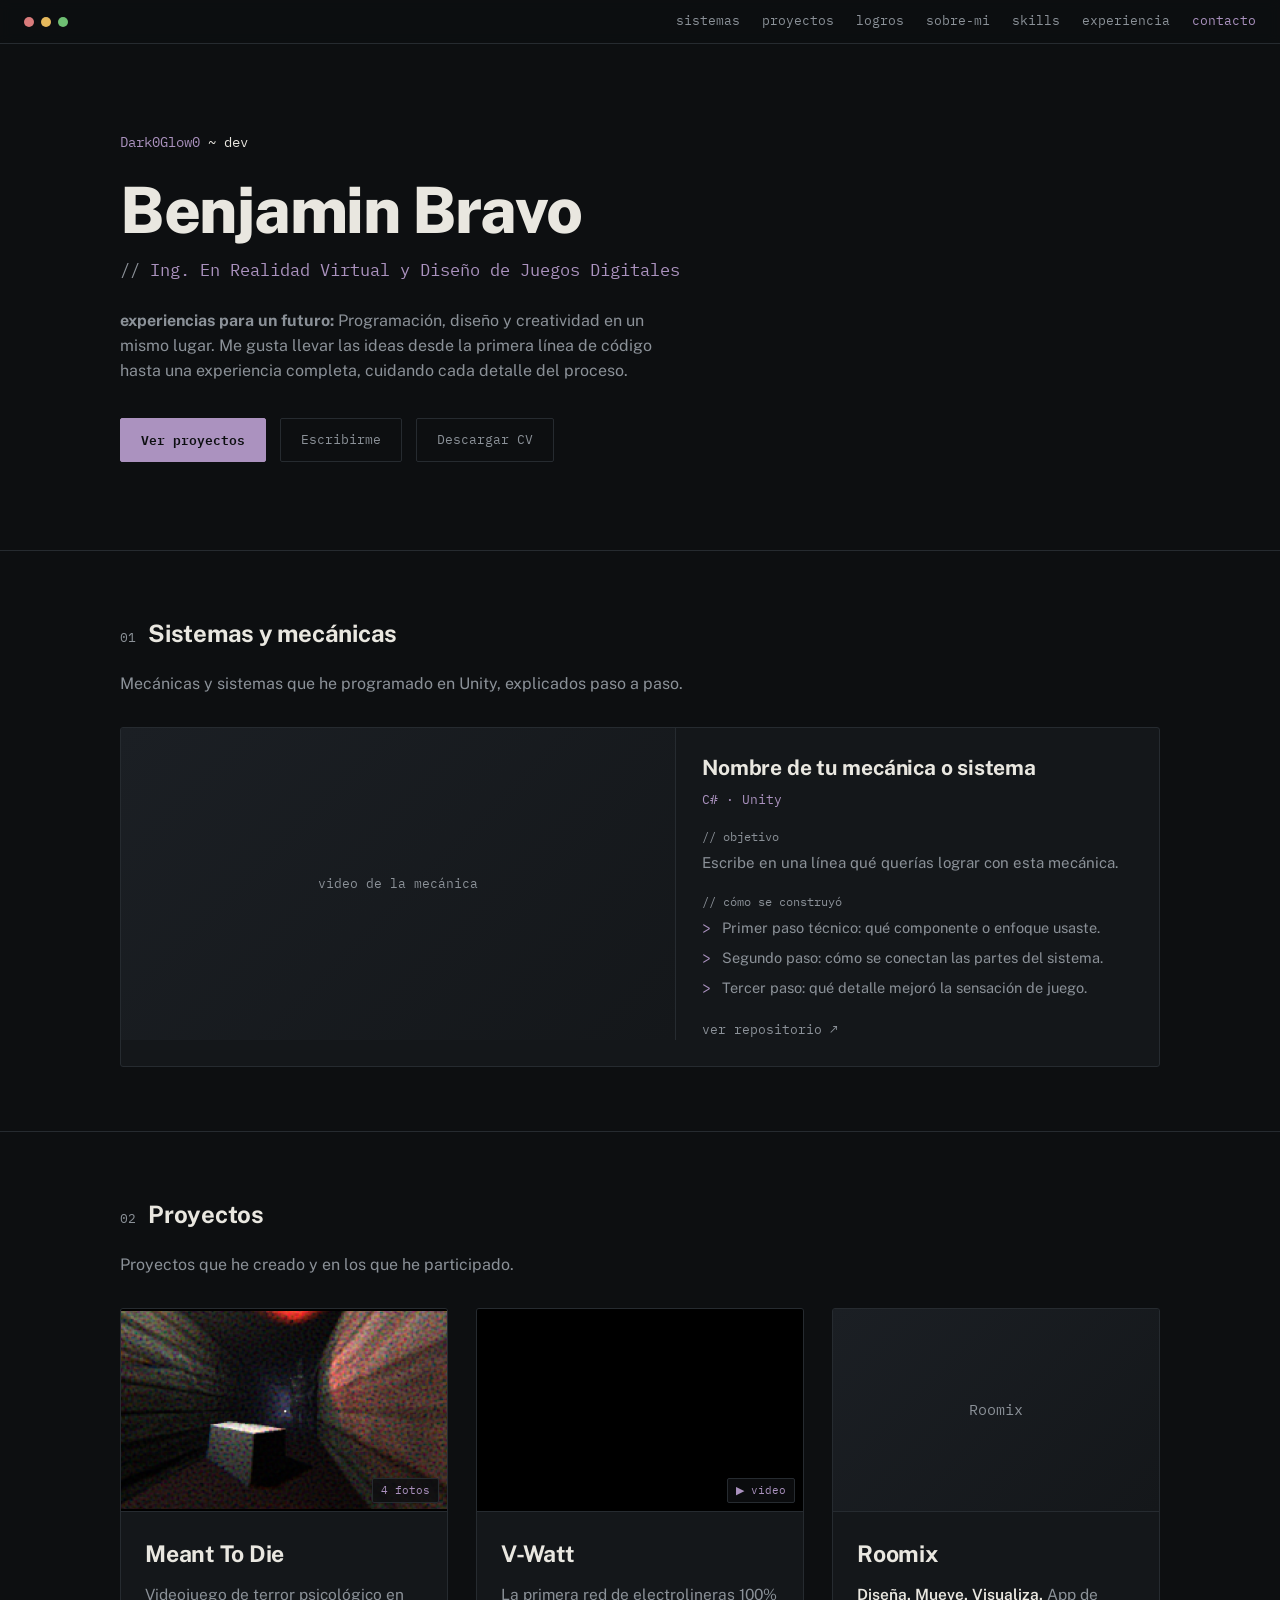
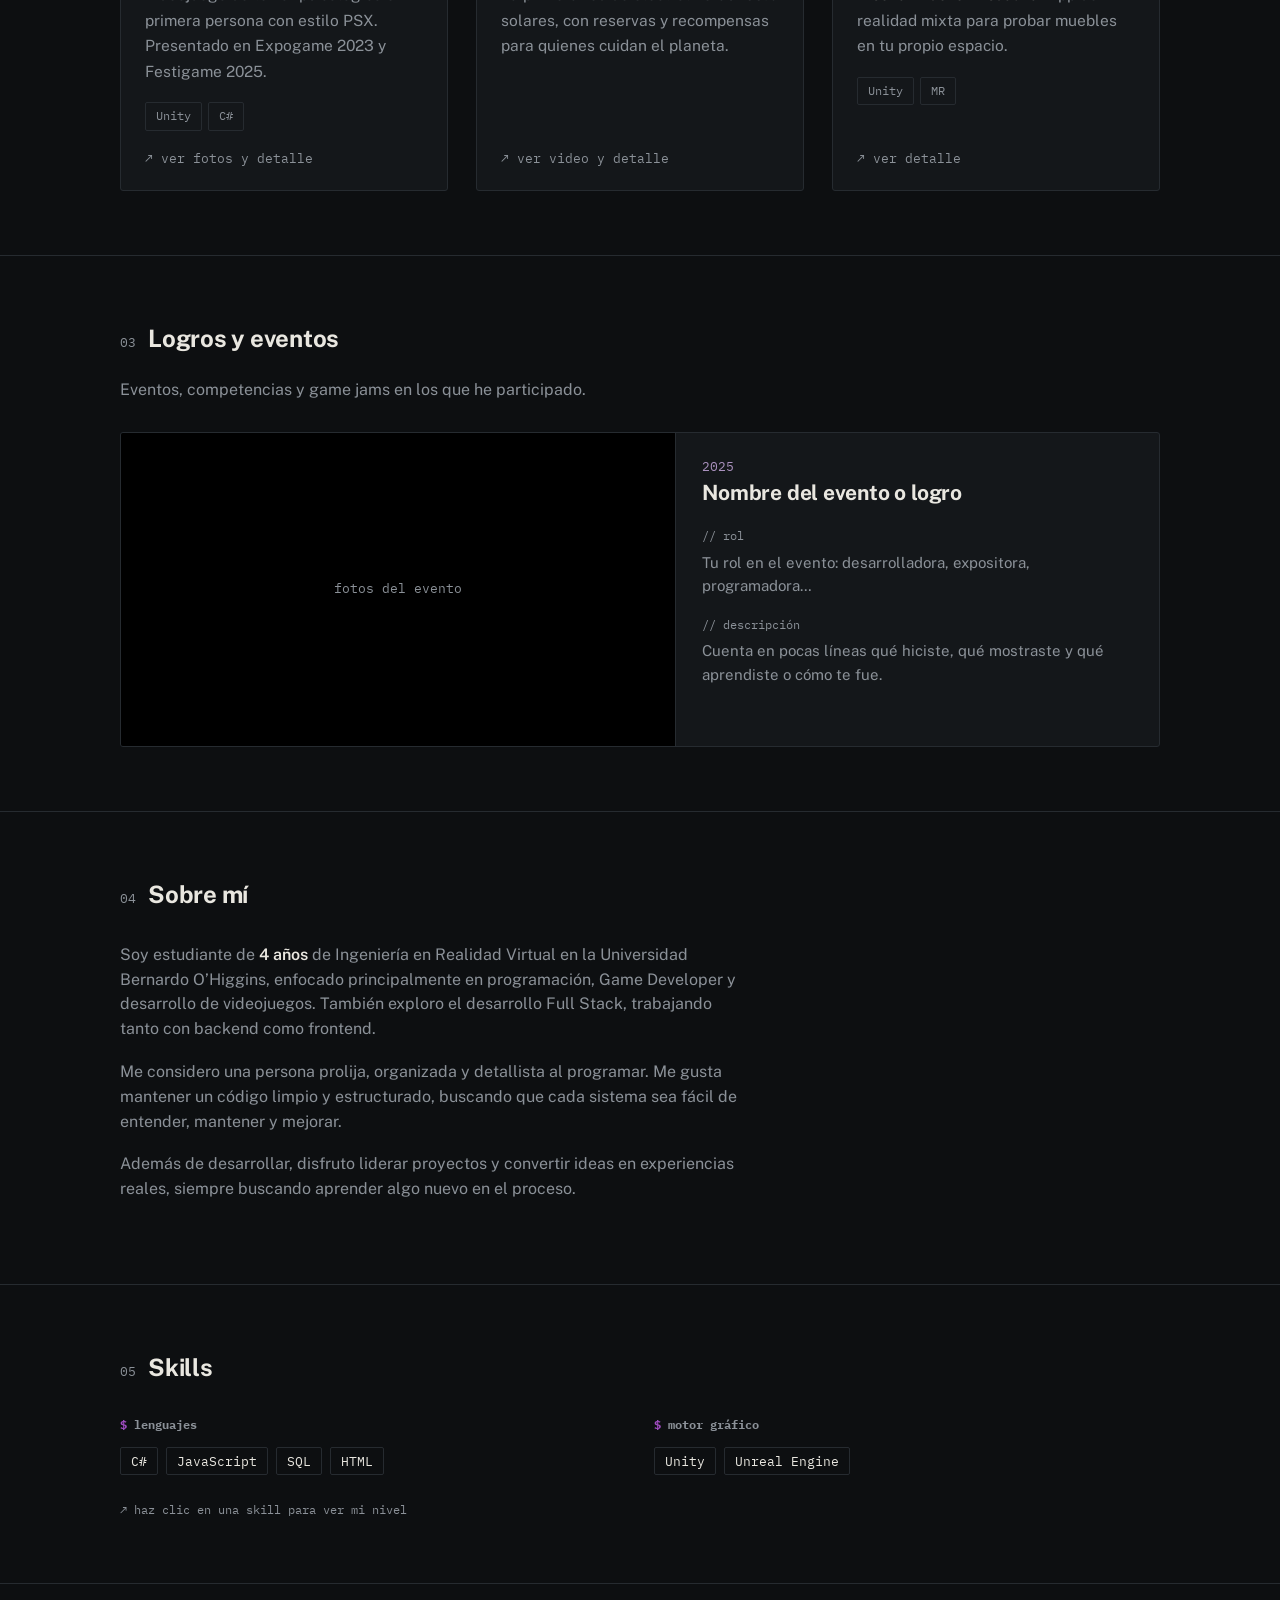
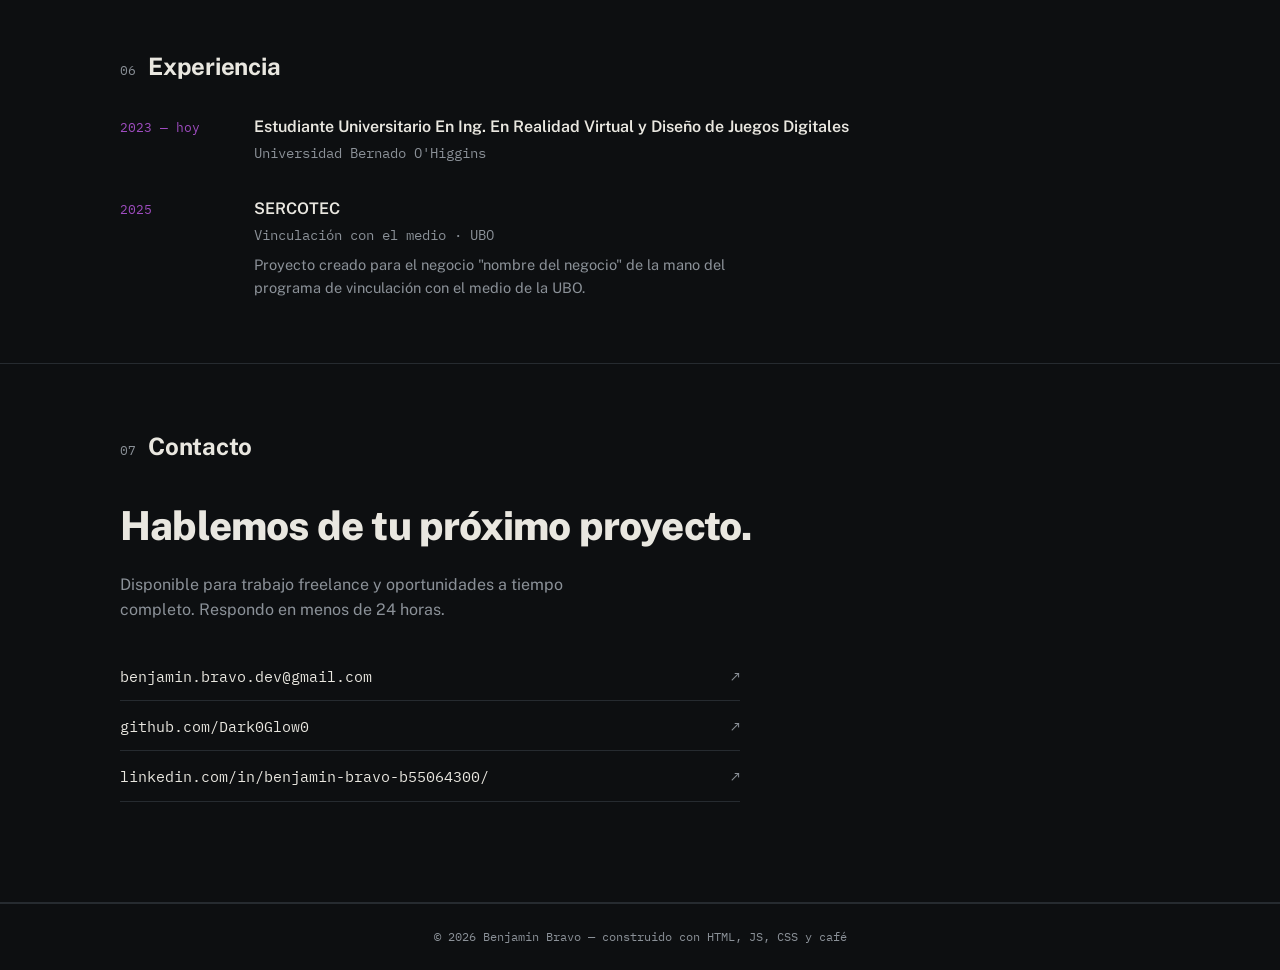
==== index.html @ 2ec01419 "Changes Pages Two new sections were created, minor details were improved, and an extra feature was a" ====
<!DOCTYPE html>
<html lang="es">
<head>
<meta charset="UTF-8">
<meta name="viewport" content="width=device-width, initial-scale=1.0">
<title>Benjamin Bravo — Desarrollador</title>
<link rel="stylesheet" href="style.css">
</head>
<body>

<div class="topbar">
  <div class="dots"><span></span><span></span><span></span></div>
  <nav>
    <a href="#sistemas">sistemas</a>
    <a href="#proyectos">proyectos</a>
    <a href="#logros">logros</a>
    <a href="#sobre-mi">sobre-mi</a>
    <a href="#skills">skills</a>
    <a href="#experiencia">experiencia</a>
    <a href="#contacto">contacto</a>
  </nav>
</div>

<!-- HERO -->
<section class="hero row" id="inicio">
  <div class="content">
    <div class="prompt-line"><span class="path">Dark0Glow0</span><span class="cmd"> ~ dev</span></div>
    <h1 class="name">Benjamin Bravo</h1>
    <p class="role">Ing. En Realidad Virtual y Diseño de Juegos Digitales</p>
    <p class="bio"><strong>experiencias para un futuro:</strong> Programación, diseño y creatividad en un mismo lugar. Me gusta llevar las ideas desde la primera línea de código hasta una experiencia completa, cuidando cada detalle del proceso.</p>
    <div class="cta-row">
      <a class="btn btn-primary" href="#proyectos">Ver proyectos</a>
      <a class="btn btn-ghost" href="#contacto">Escribirme</a>
      <a class="btn btn-ghost" href="Files/Cv/Benjamín Bravo (1).pdf" target="_blank">Descargar CV</a>
    </div>
  </div>
</section>

<!-- SISTEMAS Y MECANICAS -->
<section class="row" id="sistemas">
  <div class="content">
    <div class="section-head">
      <span class="section-num mono">01</span>
      <h2 class="section-title">Sistemas y mecánicas</h2>
    </div>
    <p class="sys-intro">Mecánicas y sistemas que he programado en Unity, explicados paso a paso.</p>

    <!-- PLANTILLA: para agregar otra mecánica, copia el bloque <article class="sys-card"> completo y pégalo debajo de este. -->
    <div class="sys-list">

      <article class="sys-card">
        <div class="sys-media" data-name="video de la mecánica">
          <video controls preload="metadata" playsinline>
            <source src="Files/Videos/sistema1.mp4#t=0.5" type="video/mp4" onerror="this.parentElement.remove()">
          </video>
        </div>
        <div class="sys-body">
          <h3 class="sys-title">Nombre de tu mecánica o sistema</h3>
          <p class="sys-stack">C# · Unity</p>
          <p class="sys-label">objetivo</p>
          <p class="sys-goal">Escribe en una línea qué querías lograr con esta mecánica.</p>
          <p class="sys-label">cómo se construyó</p>
          <ul class="sys-steps">
            <li>Primer paso técnico: qué componente o enfoque usaste.</li>
            <li>Segundo paso: cómo se conectan las partes del sistema.</li>
            <li>Tercer paso: qué detalle mejoró la sensación de juego.</li>
          </ul>
          <a class="sys-link" href="#" target="_blank">ver repositorio ↗</a>
        </div>
      </article>

    </div>
  </div>
</section>

<!-- PROYECTOS -->
<section class="row" id="proyectos">
  <div class="content">
    <div class="section-head">
      <span class="section-num mono">02</span>
      <h2 class="section-title">Proyectos</h2>
    </div>
    <p class="sys-intro">Proyectos que he creado y en los que he participado.</p>

    <div class="project-grid">

      <article class="project-card" tabindex="0" role="button" aria-label="Ver proyecto Meant To Die" onclick="openModal('modal-ruteo')">
        <div class="card-cover">
          <img src="Files/Imagenes/MTD_1.png" alt="Meant To Die">
          <span class="card-badge">4 fotos</span>
        </div>
        <div class="card-body">
          <h3 class="card-title">Meant To Die</h3>
          <!-- RESUMEN de la tarjeta (texto corto). El texto largo está dentro del modal más abajo. -->
          <p class="card-desc">Videojuego de terror psicológico en primera persona con estilo PSX. Presentado en Expogame 2023 y Festigame 2025.</p>
          <div class="project-tags"><span class="tag">Unity</span><span class="tag">C#</span></div>
          <p class="project-open-hint">ver fotos y detalle</p>
        </div>
      </article>

      <article class="project-card" tabindex="0" role="button" aria-label="Ver proyecto V-Watt" onclick="openModal('modal-notas')">
        <div class="card-cover">
          <video muted playsinline preload="metadata" src="Files/Videos/Gasolinera_Final.mp4#t=0.5"></video>
          <span class="card-badge">▶ video</span>
        </div>
        <div class="card-body">
          <h3 class="card-title">V-Watt</h3>
          <!-- RESUMEN de la tarjeta (texto corto). El texto largo está dentro del modal más abajo. -->
          <p class="card-desc">La primera red de electrolineras 100% solares, con reservas y recompensas para quienes cuidan el planeta.</p>
          <p class="project-open-hint">ver video y detalle</p>
        </div>
      </article>

      <article class="project-card" tabindex="0" role="button" aria-label="Ver proyecto Roomix" onclick="openModal('modal-panel')">
        <div class="card-cover card-cover--empty" data-name="Roomix">
          <img src="Files/Imagenes/Roomix_1.png" alt="Roomix" onerror="this.remove()">
        </div>
        <div class="card-body">
          <h3 class="card-title">Roomix</h3>
          <!-- RESUMEN de la tarjeta (texto corto). El texto largo está dentro del modal más abajo. -->
          <p class="card-desc"><strong>Diseña. Mueve. Visualiza.</strong> App de realidad mixta para probar muebles en tu propio espacio.</p>
          <div class="project-tags"><span class="tag">Unity</span><span class="tag">MR</span></div>
          <p class="project-open-hint">ver detalle</p>
        </div>
      </article>

      <!-- PLANTILLA DE PROYECTO NUEVO (tarjeta): copia, pega debajo y cambia los textos.
          El número de openModal debe coincidir con el id de su modal (ver más abajo).
      <article class="project-card" tabindex="0" role="button" aria-label="Ver proyecto NOMBRE" onclick="openModal('modal-nuevo')">
        <div class="card-cover">
          <img src="Files/Imagenes/NOMBRE_1.png" alt="NOMBRE">
          <span class="card-badge">4 fotos</span>
        </div>
        <div class="card-body">
          <h3 class="card-title">NOMBRE</h3>
          <p class="card-desc">Resumen corto del proyecto (1 o 2 líneas). El texto largo va en el modal.</p>
          <div class="project-tags"><span class="tag">Unity</span><span class="tag">C#</span></div>
          <p class="project-open-hint">ver fotos y detalle</p>
        </div>
      </article>
      -->

    </div>
  </div>
</section>

<!-- LOGROS Y EVENTOS -->
<section class="row" id="logros">
  <div class="content">
    <div class="section-head">
      <span class="section-num mono">03</span>
      <h2 class="section-title">Logros y eventos</h2>
    </div>
    <p class="sys-intro">Eventos, competencias y game jams en los que he participado.</p>

    <div class="sys-list">

      <article class="sys-card ach-card">
        <div class="sys-media ach-media" data-name="fotos del evento">
          <img src="Files/Imagenes/logro1_1.jpg" alt="Foto del evento 1" onerror="this.remove()">
          <img src="Files/Imagenes/logro1_2.jpg" alt="Foto del evento 2" onerror="this.remove()">
        </div>
        <div class="sys-body">
          <p class="sys-stack">2025</p>
          <h3 class="sys-title">Nombre del evento o logro</h3>
          <p class="sys-label">rol</p>
          <p class="sys-goal">Tu rol en el evento: desarrolladora, expositora, programadora…</p>
          <p class="sys-label">descripción</p>
          <p class="sys-goal">Cuenta en pocas líneas qué hiciste, qué mostraste y qué aprendiste o cómo te fue.</p>
        </div>
      </article>

    </div>
  </div>
</section>


<!-- SOBRE MI -->
<section class="row" id="sobre-mi">
  <div class="content">
    <div class="section-head">
      <span class="section-num mono">04</span>
      <h2 class="section-title">Sobre mí</h2>
    </div>
    <p class="about-text">Soy estudiante de <strong>4 años</strong> de Ingeniería en Realidad Virtual en la Universidad Bernardo O’Higgins, enfocado principalmente en programación, Game Developer y desarrollo de videojuegos. También exploro el desarrollo Full Stack, trabajando tanto con backend como frontend.</p>
    <p class="about-text">Me considero una persona prolija, organizada y detallista al programar. Me gusta mantener un código limpio y estructurado, buscando que cada sistema sea fácil de entender, mantener y mejorar.</p>
    <p class="about-text">Además de desarrollar, disfruto liderar proyectos y convertir ideas en experiencias reales, siempre buscando aprender algo nuevo en el proceso.</p>
  </div>
</section>

<!-- SKILLS -->
<section class="row" id="skills">
  <div class="content">
    <div class="section-head">
      <span class="section-num mono">05</span>
      <h2 class="section-title">Skills</h2>
    </div>
    <div class="skill-groups">
      <div class="skill-group">
        <h3>lenguajes</h3>
        <div class="skill-tags">
          <button class="tag skill-btn" data-level="85">C#</button>
          <button class="tag skill-btn" data-level="65">JavaScript</button>
          <button class="tag skill-btn" data-level="60">SQL</button>
          <button class="tag skill-btn" data-level="75">HTML</button>
        </div>
        <div class="skill-meter" aria-live="polite"></div>
      </div>
      <div class="skill-group">
        <h3>Motor Gráfico</h3>
        <div class="skill-tags">
          <button class="tag skill-btn" data-level="85">Unity</button>
          <button class="tag skill-btn" data-level="50">Unreal Engine</button>
        </div>
        <div class="skill-meter" aria-live="polite"></div>
      </div>
    </div>
    <p class="skill-hint">↗ haz clic en una skill para ver mi nivel</p>
  </div>
</section>

<!-- MODALES DE PROYECTO -->
<div class="modal-overlay" id="modal-ruteo" onclick="closeOnBackdrop(event, 'modal-ruteo')">
  <div class="modal-box">
    <div class="modal-head">
      <span class="fname">Meant To Die</span>
      <button class="modal-close" onclick="closeModal('modal-ruteo')">cerrar ✕</button>
    </div>
    <div class="modal-body">
      <div class="gallery">
        <div class="gallery-stage">
          <button class="g-arrow g-prev" type="button" aria-label="Anterior">‹</button>
          <button class="g-arrow g-next" type="button" aria-label="Siguiente">›</button>
          <span class="g-count"></span>
        </div>
        <div class="gallery-thumbs">
          <button class="g-thumb" type="button" data-type="image" data-src="Files/Imagenes/MTD_1.png" data-alt="Meant To Die, captura 1"><img src="Files/Imagenes/MTD_1.png" alt=""></button>
          <button class="g-thumb" type="button" data-type="image" data-src="Files/Imagenes/MTD_2.png" data-alt="Meant To Die, captura 2"><img src="Files/Imagenes/MTD_2.png" alt=""></button>
          <button class="g-thumb" type="button" data-type="image" data-src="Files/Imagenes/MTD_3.png" data-alt="Meant To Die, captura 3"><img src="Files/Imagenes/MTD_3.png" alt=""></button>
          <button class="g-thumb" type="button" data-type="image" data-src="Files/Imagenes/MTD_4.png" data-alt="Meant To Die, captura 4"><img src="Files/Imagenes/MTD_4.png" alt=""></button>
        </div>
      </div>
      <p class="modal-desc">Meant To Die es un juego de <strong>terror psicologico y suspenso en primera persona</strong>, que buscan una Experiencia que les genére inmersión total a través del estilo PSX, la falta de interfaz y mecánicas centradas en Mantener la cordura para no morir y evitar alucinaciones, deberas sobrevivir a los demonios internos del protagonista debido a sus brotes mientras sus propias acciones pueden llevarlo a la muerte.</p>
      <p class="modal-desc">Meant To Die Fue presentado en <strong>Expogame 2023</strong> y <strong>Festigame 2025</strong>.</p>
      <div class="modal-tags">
        <span class="tag">Unity</span><span class="tag">C#</span>
      </div>
      <div class="modal-links">
        <a href="https://www.instagram.com/psychorrorgames/" target="_blank">ver instagram ↗</a>
      </div>
    </div>
  </div>
</div>

<div class="modal-overlay" id="modal-notas" onclick="closeOnBackdrop(event, 'modal-notas')">
  <div class="modal-box">
    <div class="modal-head">
      <span class="fname">V-Watt</span>
      <button class="modal-close" onclick="closeModal('modal-notas')">cerrar ✕</button>
    </div>
    <div class="modal-body">
      <div class="gallery">
        <div class="gallery-stage">
          <button class="g-arrow g-prev" type="button" aria-label="Anterior">‹</button>
          <button class="g-arrow g-next" type="button" aria-label="Siguiente">›</button>
          <span class="g-count"></span>
        </div>
        <div class="gallery-thumbs">
          <button class="g-thumb" type="button" data-type="video" data-src="Files/Videos/Gasolinera_Final.mp4"><video muted preload="metadata" src="Files/Videos/Gasolinera_Final.mp4#t=0.5"></video><span class="g-play">▶</span></button>
        </div>
      </div>
      <p class="modal-desc"><strong>próxima estación hacia la próxima generación</strong>.</p>
      <p class="modal-desc"><strong>¡Es hora de conducir diferente!</strong></p>
      <p class="modal-desc">En V-Watt, estamos construyendo el futuro sostenible, un cargador a la vez. Somos la primera red de electrolineras 100% solares, diseñadas para liberar a los conductores de las energías contaminantes y los gases de efecto invernadero.</p>
      <p class="modal-desc">Nuestro compromiso es doble: Energía Limpia, Impulsamos tu auto eléctrico directamente con la energía del sol, reduciendo drásticamente la huella de carbono de cada viaje. Incentivos Verdes, Hemos creado un sistema de reservas y recompensas para premiar tu elección de cuidar el planeta, invitándote a formar parte activa de la solución. Dejemos atrás la gasolina.</p>
      <p class="modal-desc">Abracemos la energía ilimitada y limpia. ¡Únete a V-Watt y recarga tu vehículo mientras impulsamos juntos un planeta más verde!</p>
      <div class="modal-links">
        <a href="https://canva.link/xlicubz83bnzgkk" target="_blank">ver presentación ↗</a>
      </div>
    </div>
  </div>
</div>

<div class="modal-overlay" id="modal-panel" onclick="closeOnBackdrop(event, 'modal-panel')">
  <div class="modal-box">
    <div class="modal-head">
      <span class="fname">Roomix</span>
      <button class="modal-close" onclick="closeModal('modal-panel')">cerrar ✕</button>
    </div>
    <div class="modal-body">
      <p class="modal-desc">ROOMIX es una <strong>aplicación de realidad mixta</strong> en desarrollo orientada a permitir que las personas visualicen, coloquen y muevan muebles dentro de su propio espacio para experimentar cómo se verían antes de tomar una decisión.</p>
      <div class="modal-tags">
        <span class="tag">Unity</span><span class="tag">MR</span>
      </div>
      <div class="modal-links">
        <a href="https://canva.link/ok3jjlzo2n136rm" target="_blank">ver presentación ↗</a>
      </div>
    </div>
  </div>
</div>

<!-- EXPERIENCIA -->
<section class="row" id="experiencia">
  <div class="content">
    <div class="section-head">
      <span class="section-num mono">06</span>
      <h2 class="section-title">Experiencia</h2>
    </div>

    <div class="timeline-item">
      <div class="tl-date mono">2023 — hoy</div>
      <div class="tl-body">
        <h4>Estudiante Universitario En Ing. En Realidad Virtual y Diseño de Juegos Digitales</h4>
        <div class="tl-org">Universidad Bernado O'Higgins</div>
      </div>
    </div>

    <div class="timeline-item">
      <div class="tl-date mono">2025</div>
      <div class="tl-body">
        <h4>SERCOTEC</h4>
        <div class="tl-org">Vinculación con el medio · UBO</div>
        <p>Proyecto creado para el negocio "nombre del negocio" de la mano del programa de vinculación con el medio de la UBO.</p>
      </div>
    </div>
  </div> 

</section>

<!-- CONTACTO -->
<section class="contact row" id="contacto">
  <div class="content">
    <div class="section-head">
      <span class="section-num mono">07</span>
      <h2 class="section-title">Contacto</h2>
    </div>
    <p class="contact-title">Hablemos de tu próximo proyecto.</p>
    <p class="contact-sub">Disponible para trabajo freelance y oportunidades a tiempo completo. Respondo en menos de 24 horas.</p>
    <div class="contact-links">
      <a href="mailto:benjamin.bravo.dev@gmail.com"><span>benjamin.bravo.dev@gmail.com</span><span class="arrow">↗</span></a>
      <a href="https://github.com/Dark0Glow0" target="_blank"><span>github.com/Dark0Glow0</span><span class="arrow">↗</span></a>
      <a href="https://linkedin.com/in/benjamin-bravo-b55064300/" target="_blank"><span>linkedin.com/in/benjamin-bravo-b55064300/</span><span class="arrow">↗</span></a>
    </div>
  </div>
</section>

<footer>© 2026 Benjamin Bravo — construido con HTML, JS, CSS y café</footer>


<script src="app.js"></script>
</body>
</html>
---- style.css ----
@import url('https://fonts.googleapis.com/css2?family=IBM+Plex+Mono:wght@400;500;600&family=Public+Sans:wght@400;500;600;700;800&display=swap');

:root{
  --bg: #0d0f11;
  --bg-raised: #14171a;
  --line: #262b30;
  --text: #e9e7e0;
  --text-dim: #8b9198;
  --amber: #ab92bf;
  --amber-dim: #5b21b6;
  --green: #b154d6e3;
  --red: #d97b7b;
  --gutter-w: 52px;
}

*{ box-sizing:border-box; margin:0; padding:0; }
html{ scroll-behavior:smooth; }

body{
  background:var(--bg);
  color:var(--text);
  font-family:'Public Sans', sans-serif;
  line-height:1.55;
  -webkit-font-smoothing:antialiased;
}

::selection{ background:var(--amber); color:#0d0f11; }

a{ color:inherit; text-decoration:none; }

.mono{ font-family:'IBM Plex Mono', monospace; }

/* ---------- layout shell with gutter ---------- */
.row{
  display:flex;
  border-bottom:1px solid var(--line);
}
.row:last-child{ border-bottom:none; }
.content{
  flex:1;
  padding:64px 40px;
  max-width:1120px;
  margin:0 auto;
}
@media (max-width:640px){
  .content{ padding:40px 20px; }
}

/* ---------- top bar ---------- */
.topbar{
  display:flex;
  align-items:center;
  justify-content:space-between;
  padding:0 24px;
  height:44px;
  border-bottom:1px solid var(--line);
  font-family:'IBM Plex Mono', monospace;
  font-size:13px;
  color:var(--text-dim);
  position:sticky;
  top:0;
  background:rgba(13,15,17,0.92);
  backdrop-filter:blur(6px);
  z-index:10;
}
.topbar .dots{ display:flex; gap:7px; }
.dots span{ width:10px; height:10px; border-radius:50%; display:inline-block; }
.dots span:nth-child(1){ background:#d97b7b; }
.dots span:nth-child(2){ background:#e6b85c; }
.dots span:nth-child(3){ background:#6fbf73; }
.topbar nav{ display:flex; gap:22px; }
.topbar nav a{ color:var(--text-dim); transition:color .15s; }
.topbar nav a:hover{ color:var(--amber-dim); }

/* ---------- hero ---------- */
.hero .content{ padding-top:88px; padding-bottom:88px; }
.prompt-line{
  font-family:'IBM Plex Mono', monospace;
  color:var(--green);
  font-size:14px;
  margin-bottom:22px;
}
.prompt-line .path{ color:var(--amber); }
.prompt-line .cmd{ color:var(--text); }

h1.name{
  font-size:clamp(38px, 6vw, 64px);
  font-weight:800;
  letter-spacing:-0.02em;
  line-height:1.05;
  margin-bottom:14px;
}
.role{
  font-family:'IBM Plex Mono', monospace;
  font-size:17px;
  color:var(--amber);
  margin-bottom:26px;
}
.role::before{ content:"// "; color:var(--text-dim); }

.bio{
  color:var(--text-dim);
  font-size:16px;
  max-width:56ch;
  margin-bottom:34px;
}

.cta-row{ display:flex; gap:14px; flex-wrap:wrap; }
.btn{
  font-family:'IBM Plex Mono', monospace;
  font-size:13px;
  padding:11px 20px;
  border:1px solid var(--line);
  border-radius:2px;
  transition:border-color .15s, color .15s, background .15s;
}
.btn-primary{
  background:var(--amber);
  color:#0d0f11;
  border-color:var(--amber);
  font-weight:600;
}
.btn-primary:hover{ background:#dcc4fd; }
.btn-ghost{ color:var(--text-dim); }
.btn-ghost:hover{ color:var(--text); border-color:var(--text-dim); }

/* ---------- section headings ---------- */
.section-head{
  display:flex;
  align-items:baseline;
  gap:12px;
  margin-bottom:30px;
}
.section-num{
  font-family:'IBM Plex Mono', monospace;
  font-size:13px;
  color:var(--text-dim);
}
.section-title{
  font-size:24px;
  font-weight:700;
  letter-spacing:-0.01em;
}

/* ---------- about ---------- */
.about-text{
  color:var(--text-dim);
  font-size:16px;
  max-width:62ch;
  margin-bottom:18px;
}
.about-text strong{ color:var(--text); font-weight:600; }

/* ---------- skills ---------- */
.skill-groups{ display:grid; grid-template-columns:repeat(auto-fit, minmax(200px,1fr)); gap:28px; }
.skill-group h3{
  font-family:'IBM Plex Mono', monospace;
  font-size:12px;
  color:var(--text-dim);
  margin-bottom:12px;
  text-transform:lowercase;
}
.skill-group h3::before{ content:"$ "; color:var(--green); }
.skill-tags{ display:flex; flex-wrap:wrap; gap:8px; }
.tag{
  font-family:'IBM Plex Mono', monospace;
  font-size:12.5px;
  padding:5px 10px;
  border:1px solid var(--line);
  border-radius:2px;
  color:var(--text);
}

/* ---------- timeline / experience ---------- */
.timeline-item{ display:flex; gap:24px; margin-bottom:26px; }
.timeline-item:last-child{ margin-bottom:0; }
.tl-date{
  flex:0 0 110px;
  font-family:'IBM Plex Mono', monospace;
  font-size:12.5px;
  color:var(--green);
  padding-top:3px;
}
.tl-body h4{ font-size:16px; font-weight:600; margin-bottom:3px; }
.tl-body .tl-org{ color:var(--text-dim); font-size:13.5px; margin-bottom:8px; font-family:'IBM Plex Mono', monospace; }
.tl-body p{ color:var(--text-dim); font-size:14.5px; max-width:58ch; }

/* ---------- contact ---------- */
.contact .content{ padding-bottom:100px; }
.contact-title{
  font-size:clamp(28px, 4vw, 40px);
  font-weight:800;
  letter-spacing:-0.02em;
  margin-bottom:16px;
}
.contact-sub{ color:var(--text-dim); font-size:16px; margin-bottom:30px; max-width:52ch; }
.contact-links{ display:flex; flex-direction:column; gap:2px; max-width:620px; }
.contact-links a{
  font-family:'IBM Plex Mono', monospace;
  font-size:15px;
  padding:12px 0;
  border-bottom:1px solid var(--line);
  display:flex;
  justify-content:space-between;
  align-items:center;
  color:var(--text);
  transition:color .15s, padding-left .15s;
}
.contact-links a:hover{ color:var(--amber); padding-left:8px; }
.contact-links a .arrow{ color:var(--text-dim); }

footer{
  text-align:center;
  padding:24px;
  font-family:'IBM Plex Mono', monospace;
  font-size:12px;
  color:var(--text-dim);
  border-top:1px solid var(--line);
}

@media (prefers-reduced-motion: reduce){
  html{ scroll-behavior:auto; }
  *{ transition:none !important; }
}

:focus-visible{ outline:2px solid var(--amber); outline-offset:2px; }

/* ---------- project modal ---------- */
.modal-overlay{
  display:none;
  position:fixed;
  inset:0;
  background:rgba(13,15,17,0.82);
  backdrop-filter:blur(4px);
  z-index:100;
  align-items:center;
  justify-content:center;
  padding:24px;
}
.modal-overlay.open{ display:flex; }

.modal-box{
  background:var(--bg-raised);
  border:1px solid var(--line);
  border-radius:4px;
  max-width:760px;
  width:100%;
  max-height:86vh;
  overflow-y:auto;
  animation:modalIn .18s ease;
}
@keyframes modalIn{
  from{ opacity:0; transform:translateY(8px); }
  to{ opacity:1; transform:translateY(0); }
}

.modal-head{
  display:flex;
  justify-content:space-between;
  align-items:center;
  padding:14px 18px;
  border-bottom:1px solid var(--line);
}
.modal-head .fname{
  font-family:'IBM Plex Mono', monospace;
  font-size:13.5px;
  color:var(--amber);
}
.modal-head .fname::before{ content:"» "; color:var(--text-dim); }
.modal-close{
  font-family:'IBM Plex Mono', monospace;
  font-size:13px;
  color:var(--text-dim);
  border:1px solid var(--line);
  border-radius:2px;
  padding:4px 9px;
  background:none;
  cursor:pointer;
  transition:color .15s, border-color .15s;
}
.modal-close:hover{ color:var(--red); border-color:var(--red); }

.modal-body{ padding:18px; }
.modal-desc{ color:var(--text-dim); font-size:15px; margin-bottom:16px; }
.modal-desc strong{ color:var(--text); font-weight:600; }

.modal-tags{ display:flex; flex-wrap:wrap; gap:6px; margin-bottom:16px; }
.modal-links{ display:flex; gap:14px; font-family:'IBM Plex Mono', monospace; font-size:12.5px; }
.modal-links a{ color:var(--text-dim); }
.modal-links a:hover{ color:var(--amber); }

/* ---------- skills clicables con barra de nivel ---------- */
.skill-btn{
  background:none;
  cursor:pointer;
  transition:border-color .15s, color .15s, background .15s;
}
.skill-btn:hover{ border-color:var(--amber); }
.skill-btn.active{
  background:var(--amber);
  border-color:var(--amber);
  color:#0d0f11;
  font-weight:600;
}
.skill-meter{
  display:none;
  margin-top:16px;
  font-family:'IBM Plex Mono', monospace;
}
.skill-meter.open{ display:block; }
.meter-top{
  display:flex;
  justify-content:space-between;
  font-size:12.5px;
  margin-bottom:8px;
}
.meter-name{ color:var(--text); }
.meter-level{ color:var(--amber); }
.meter-track{
  height:8px;
  background:var(--bg-raised);
  border:1px solid var(--line);
  border-radius:2px;
  overflow:hidden;
}
.meter-fill{
  height:100%;
  width:0;
  background:var(--amber);
  transition:width .5s ease;
}
.meter-scale{
  display:flex;
  justify-content:space-between;
  font-size:10.5px;
  color:var(--text-dim);
  margin-top:6px;
}
.skill-hint{
  margin-top:26px;
  font-family:'IBM Plex Mono', monospace;
  font-size:11.5px;
  color:var(--text-dim);
}

/* ---------- tarjetas de proyecto ---------- */
.project-grid{
  display:grid;
  grid-template-columns:repeat(auto-fit, minmax(300px, 1fr));
  gap:28px;
}
.project-card{
  display:flex;
  flex-direction:column;
  border:1px solid var(--line);
  border-radius:3px;
  overflow:hidden;
  background:var(--bg-raised);
  cursor:pointer;
  transition:border-color .15s, transform .15s;
}
.project-card:hover,
.project-card:focus-visible{ border-color:var(--amber); transform:translateY(-3px); }

.card-cover{
  position:relative;
  aspect-ratio:16 / 10;
  background:#000;
  overflow:hidden;
  border-bottom:1px solid var(--line);
}
.card-cover img,
.card-cover video{
  position:absolute;
  inset:0;
  width:100%;
  height:100%;
  object-fit:cover;
  display:block;
  transition:transform .3s ease;
}
.project-card:hover .card-cover img,
.project-card:hover .card-cover video{ transform:scale(1.04); }

.card-cover--empty{
  background:linear-gradient(135deg, #1b1f24, #14171a);
}
.card-cover--empty::before{
  content:attr(data-name);
  position:absolute;
  inset:0;
  display:flex;
  align-items:center;
  justify-content:center;
  font-family:'IBM Plex Mono', monospace;
  font-size:15px;
  color:var(--text-dim);
}
.card-badge{
  position:absolute;
  right:8px;
  bottom:8px;
  z-index:1;
  font-family:'IBM Plex Mono', monospace;
  font-size:11px;
  padding:3px 8px;
  border-radius:2px;
  background:rgba(13,15,17,0.85);
  color:var(--amber);
  border:1px solid var(--line);
}
.card-body{ padding:24px 24px 22px; display:flex; flex-direction:column; flex:1; }
.card-title{
  font-size:23px;
  font-weight:700;
  letter-spacing:-0.01em;
  margin-bottom:10px;
}
.card-desc{ color:var(--text-dim); font-size:15.5px; line-height:1.65; margin-bottom:18px; }
.card-desc strong{ color:var(--text); font-weight:600; }
.project-tags{ display:flex; flex-wrap:wrap; gap:6px; }
.project-tags .tag{ font-size:12px; padding:4px 10px; color:var(--text-dim); }
.project-open-hint{
  margin-top:auto;
  padding-top:18px;
  font-family:'IBM Plex Mono', monospace;
  font-size:12.5px;
  color:var(--text-dim);
}
.project-open-hint::before{ content:"↗ "; }
.project-card:hover .project-open-hint{ color:var(--amber); }

/* ---------- galería del modal ---------- */
.gallery{ margin-bottom:18px; }
.gallery-stage{
  position:relative;
  aspect-ratio:16 / 9;
  background:#000;
  border:1px solid var(--line);
  border-radius:3px;
  overflow:hidden;
}
.stage-media{
  position:absolute;
  inset:0;
  width:100%;
  height:100%;
  object-fit:contain;
  display:block;
}
.g-arrow{
  position:absolute;
  top:50%;
  transform:translateY(-50%);
  z-index:2;
  width:38px;
  height:38px;
  font-size:22px;
  line-height:1;
  color:var(--text);
  background:rgba(13,15,17,0.7);
  border:1px solid var(--line);
  border-radius:2px;
  cursor:pointer;
  transition:color .15s, border-color .15s;
}
.g-arrow:hover{ color:var(--amber); border-color:var(--amber); }
.g-prev{ left:10px; }
.g-next{ right:10px; }
.g-count{
  position:absolute;
  left:10px;
  top:10px;
  z-index:2;
  font-family:'IBM Plex Mono', monospace;
  font-size:11px;
  padding:3px 8px;
  border-radius:2px;
  background:rgba(13,15,17,0.8);
  color:var(--text-dim);
}
.gallery-thumbs{
  display:flex;
  gap:8px;
  margin-top:10px;
  overflow-x:auto;
  padding-bottom:4px;
}
.g-thumb{
  position:relative;
  flex:0 0 auto;
  width:88px;
  aspect-ratio:16 / 10;
  padding:0;
  background:#000;
  border:1px solid var(--line);
  border-radius:2px;
  overflow:hidden;
  cursor:pointer;
  opacity:.6;
  transition:opacity .15s, border-color .15s;
}
.g-thumb img,
.g-thumb video{ width:100%; height:100%; object-fit:cover; display:block; pointer-events:none; }
.g-thumb:hover{ opacity:1; }
.g-thumb.active{ opacity:1; border-color:var(--amber); }
.g-play{
  position:absolute;
  inset:0;
  display:flex;
  align-items:center;
  justify-content:center;
  font-size:14px;
  color:var(--amber);
  background:rgba(13,15,17,0.35);
  pointer-events:none;
}
/* con un solo elemento no hacen falta flechas ni miniaturas */
.gallery.single .g-arrow,
.gallery.single .g-count,
.gallery.single .gallery-thumbs{ display:none; }

@media (max-width:640px){
  .g-thumb{ width:72px; }
}

/* ---------- sistemas y mecánicas ---------- */
.sys-intro{ color:var(--text-dim); font-size:16px; max-width:62ch; margin:-10px 0 30px; }
.sys-list{ display:flex; flex-direction:column; gap:28px; }
.sys-card{
  display:grid;
  grid-template-columns:minmax(0, 1.15fr) minmax(0, 1fr);
  border:1px solid var(--line);
  border-radius:3px;
  background:var(--bg-raised);
  overflow:hidden;
}
.sys-media{
  position:relative;
  aspect-ratio:16 / 9;
  background:linear-gradient(135deg, #1b1f24, #14171a);
  border-right:1px solid var(--line);
}
.sys-media::before{
  content:attr(data-name);
  position:absolute;
  inset:0;
  display:flex;
  align-items:center;
  justify-content:center;
  font-family:'IBM Plex Mono', monospace;
  font-size:13px;
  color:var(--text-dim);
}
.sys-media video{
  position:absolute;
  inset:0;
  width:100%;
  height:100%;
  object-fit:contain;
  background:#000;
  display:block;
}
.sys-body{ padding:24px 26px; }
.sys-title{ font-size:21px; font-weight:700; letter-spacing:-0.01em; margin-bottom:6px; }
.sys-stack{ font-family:'IBM Plex Mono', monospace; font-size:12.5px; color:var(--amber); }
.sys-label{
  font-family:'IBM Plex Mono', monospace;
  font-size:11.5px;
  color:var(--text-dim);
  margin:18px 0 6px;
}
.sys-label::before{ content:"// "; }
.sys-goal{ color:var(--text-dim); font-size:15px; }
.sys-steps{ list-style:none; padding:0; }
.sys-steps li{
  position:relative;
  padding-left:20px;
  margin-bottom:8px;
  color:var(--text-dim);
  font-size:14.5px;
}
.sys-steps li::before{
  content:">";
  position:absolute;
  left:0;
  color:var(--amber);
  font-family:'IBM Plex Mono', monospace;
}
.sys-link{
  display:inline-block;
  margin-top:12px;
  font-family:'IBM Plex Mono', monospace;
  font-size:12.5px;
  color:var(--text-dim);
  transition:color .15s;
}
.sys-link:hover{ color:var(--amber); }
@media (max-width:820px){
  .sys-card{ grid-template-columns:1fr; }
  .sys-media{ border-right:none; border-bottom:1px solid var(--line); }
}

/* ---------- logros: fotos del evento dentro de la misma tarjeta ---------- */
.ach-media{
  display:grid;
  grid-auto-flow:column;
  grid-auto-columns:1fr;
  gap:2px;
  background:#000;
}
.ach-media::before{ z-index:0; }
.ach-media img{
  position:relative;
  z-index:1;
  width:100%;
  height:100%;
  object-fit:cover;
  display:block;
  min-width:0;
}

/* ---------- animaciones ---------- */
/* portada: entra escalonada al cargar */
@keyframes heroIn{
  from{ opacity:0; transform:translateY(18px); }
  to{ opacity:1; transform:translateY(0); }
}
.hero .content > *{ animation:heroIn .7s cubic-bezier(.2,.7,.2,1) backwards; }
@keyframes heroFade{ from{ opacity:0; } to{ opacity:1; } }
.hero .cta-row{ animation-name:heroFade; }
.hero.reset .content > *{ animation:none; }
.hero .content > *:nth-child(1){ animation-delay:.05s; }
.hero .content > *:nth-child(2){ animation-delay:.18s; }
.hero .content > *:nth-child(3){ animation-delay:.31s; }
.hero .content > *:nth-child(4){ animation-delay:.44s; }
.hero .content > *:nth-child(5){ animation-delay:.57s; }

/* resto de la página: aparece al hacer scroll (y se repite al volver a pasar) */
.js-reveal .reveal{
  opacity:0;
  transform:translateY(28px);
  transition:opacity .35s ease, transform .35s ease;   /* salida: rápida */
  transition-delay:0s;
}
.js-reveal .reveal.in{
  opacity:1;
  transform:none;
  transition:opacity .7s cubic-bezier(.2,.7,.2,1), transform .7s cubic-bezier(.2,.7,.2,1);
  transition-delay:var(--d, 0s);                        /* entrada: escalonada */
}
/* las tarjetas conservan su efecto al pasar el mouse */
.js-reveal .project-card.reveal.in:hover,
.js-reveal .project-card.reveal.in:focus-visible{
  transform:translateY(-3px);
  transition:transform .15s ease, border-color .15s ease;
  transition-delay:0s;
}

/* enlace del menú de la sección actual */
.topbar nav a.active{ color:var(--amber); }

@media (prefers-reduced-motion: reduce){
  .hero .content > *{ animation:none; }
  .js-reveal .reveal{ opacity:1; transform:none; transition:none; }
}
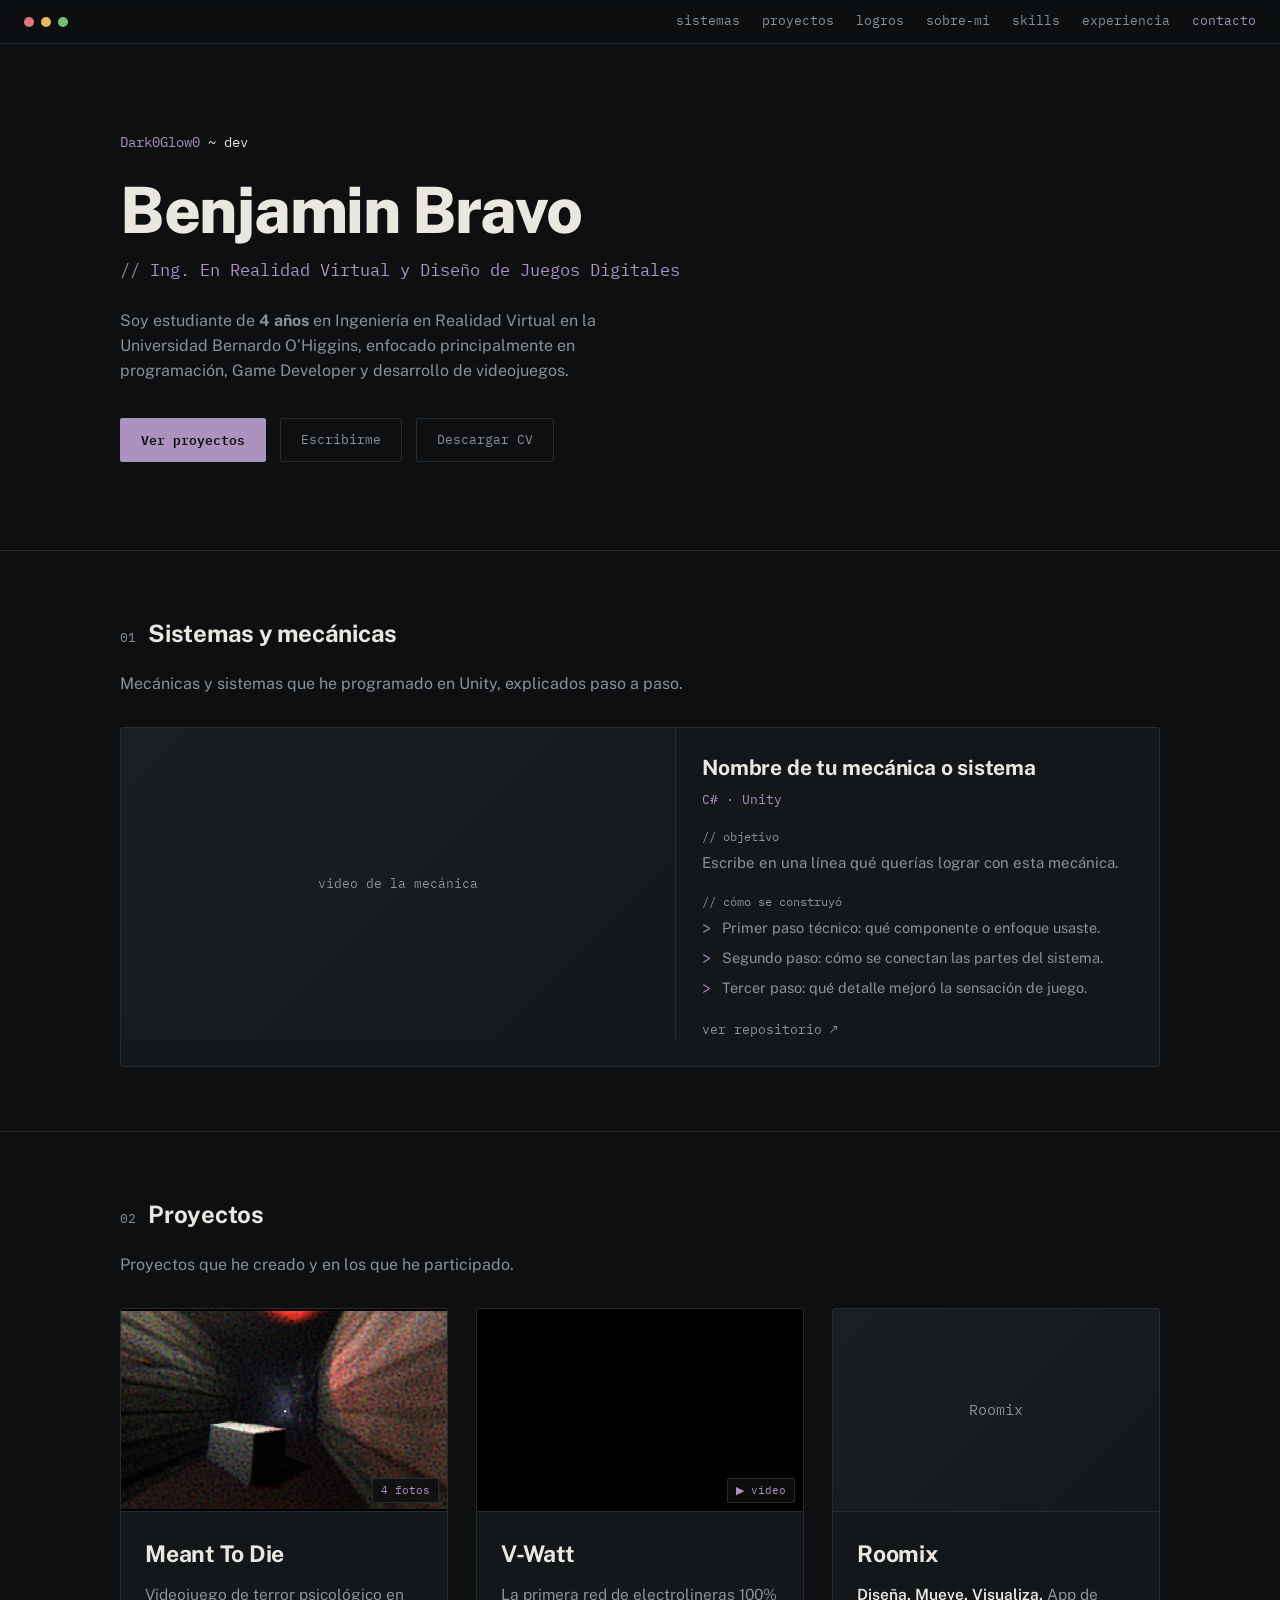
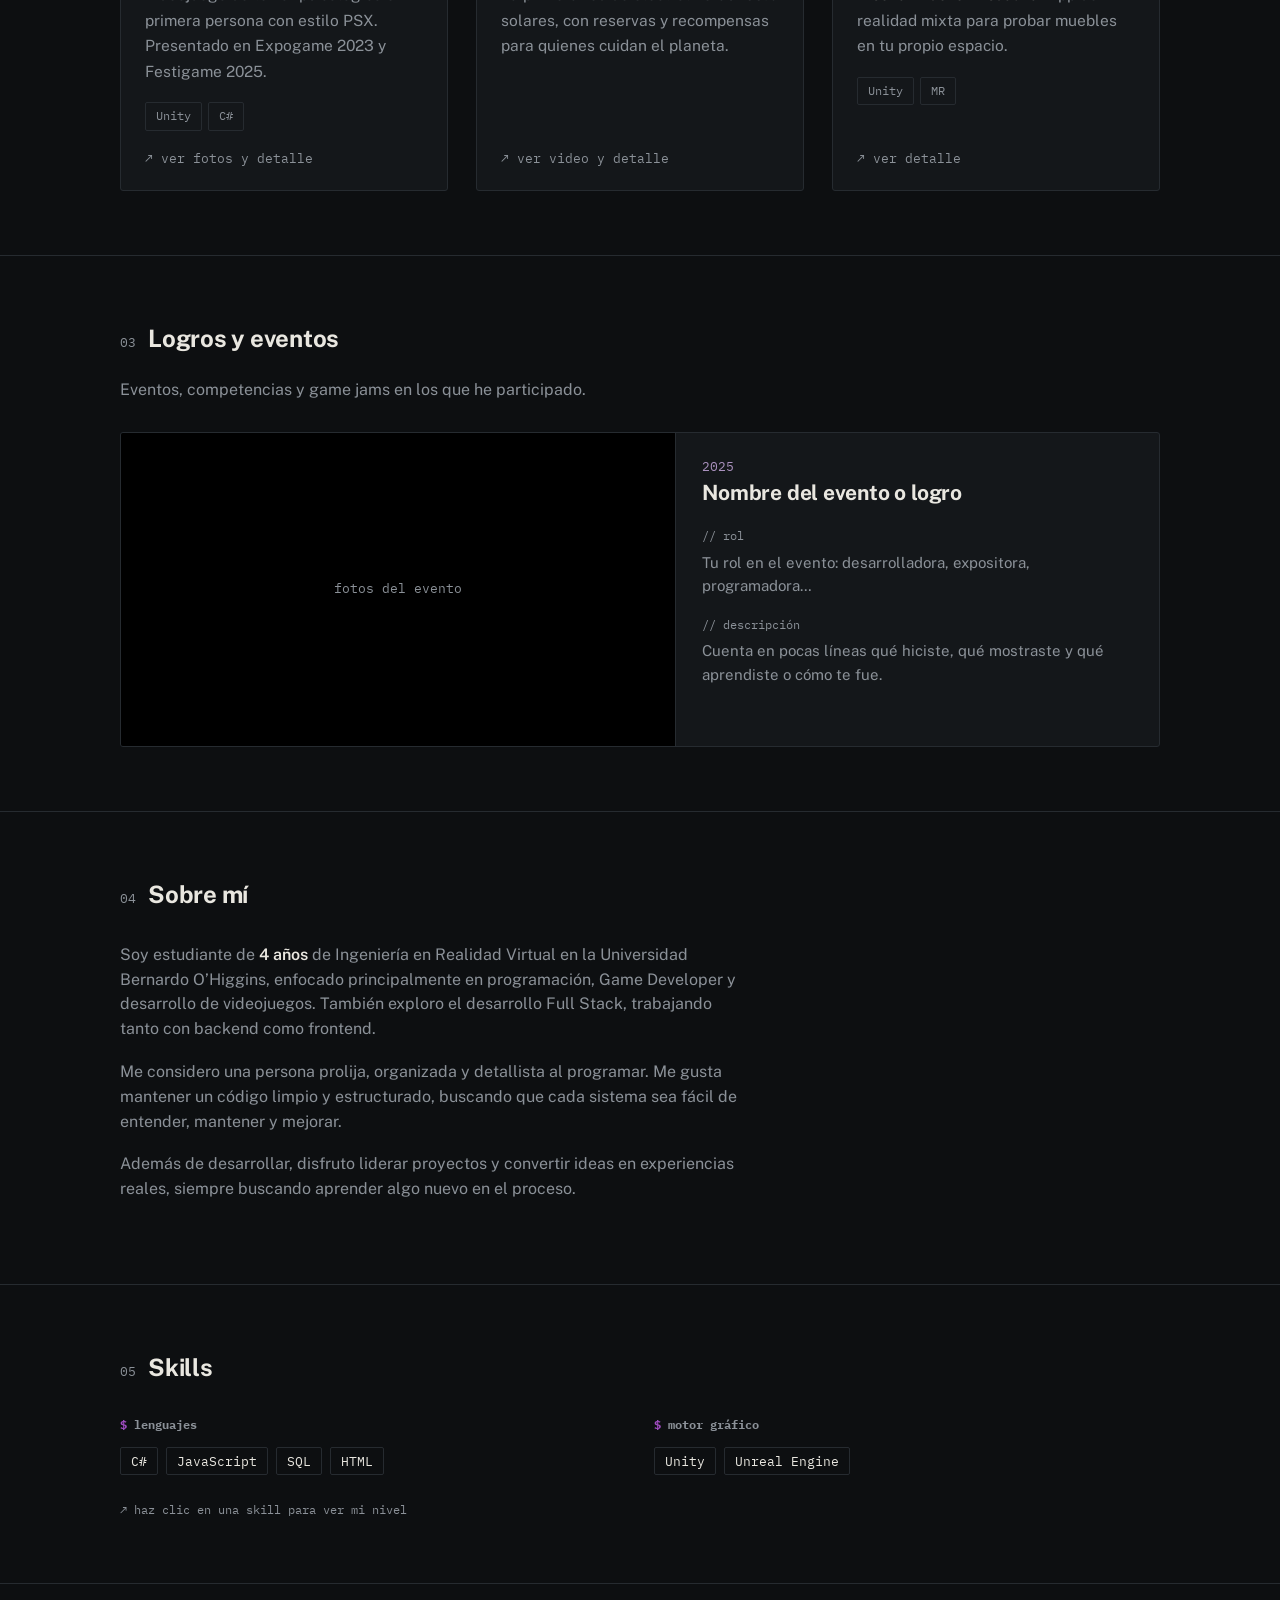
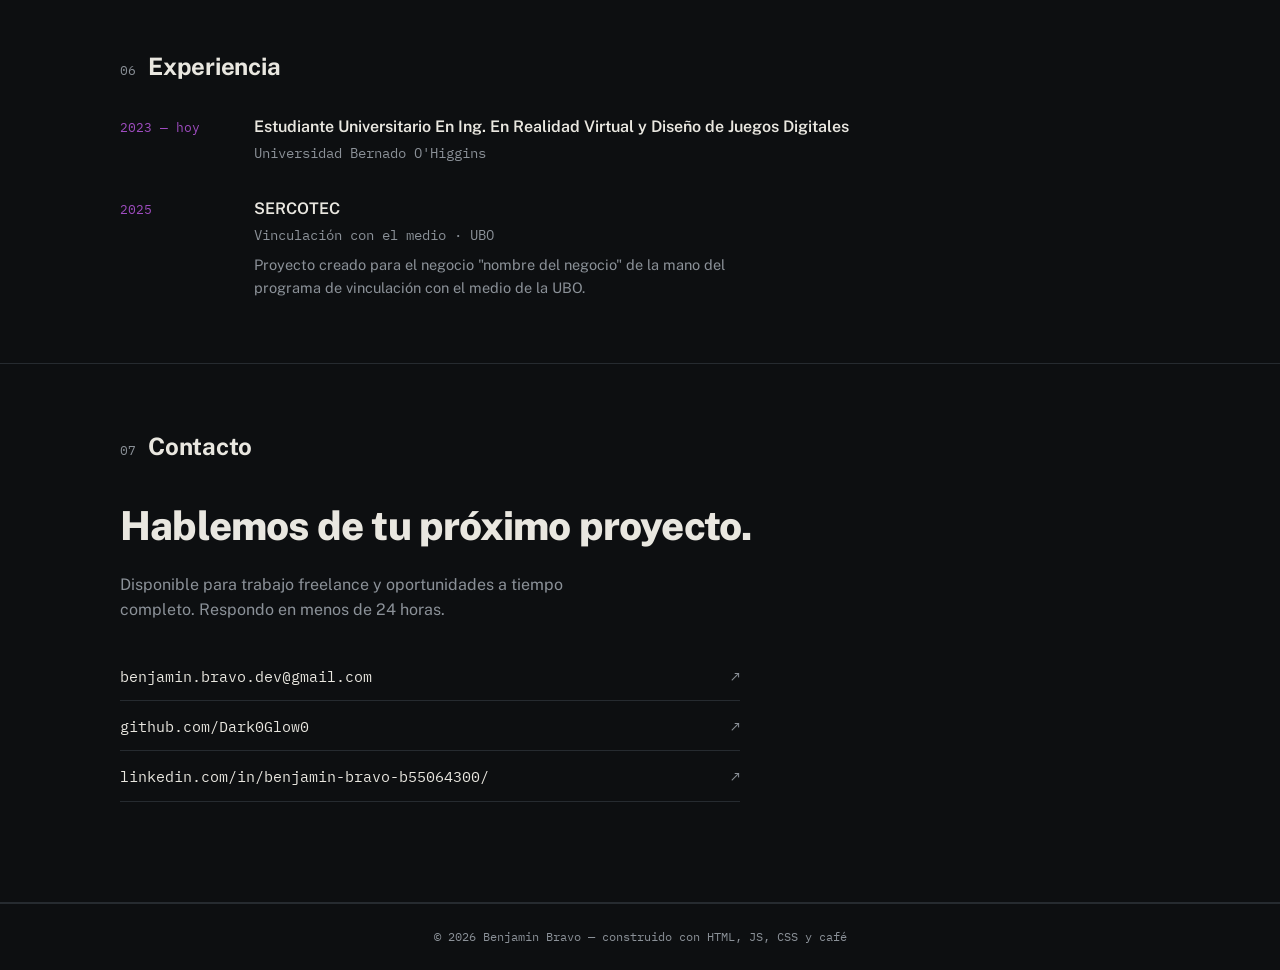
==== commit 3d83d741: "Update index.html Update presentation" ====
--- a/index.html
+++ b/index.html
@@ -27,7 +27,7 @@
     <div class="prompt-line"><span class="path">Dark0Glow0</span><span class="cmd"> ~ dev</span></div>
     <h1 class="name">Benjamin Bravo</h1>
     <p class="role">Ing. En Realidad Virtual y Diseño de Juegos Digitales</p>
-    <p class="bio"><strong>experiencias para un futuro:</strong> Programación, diseño y creatividad en un mismo lugar. Me gusta llevar las ideas desde la primera línea de código hasta una experiencia completa, cuidando cada detalle del proceso.</p>
+    <p class="bio">Soy estudiante de <strong>4 años</strong> en Ingeniería en Realidad Virtual en la Universidad Bernardo O’Higgins, enfocado principalmente en programación, Game Developer y desarrollo de videojuegos.</p>
     <div class="cta-row">
       <a class="btn btn-primary" href="#proyectos">Ver proyectos</a>
       <a class="btn btn-ghost" href="#contacto">Escribirme</a>
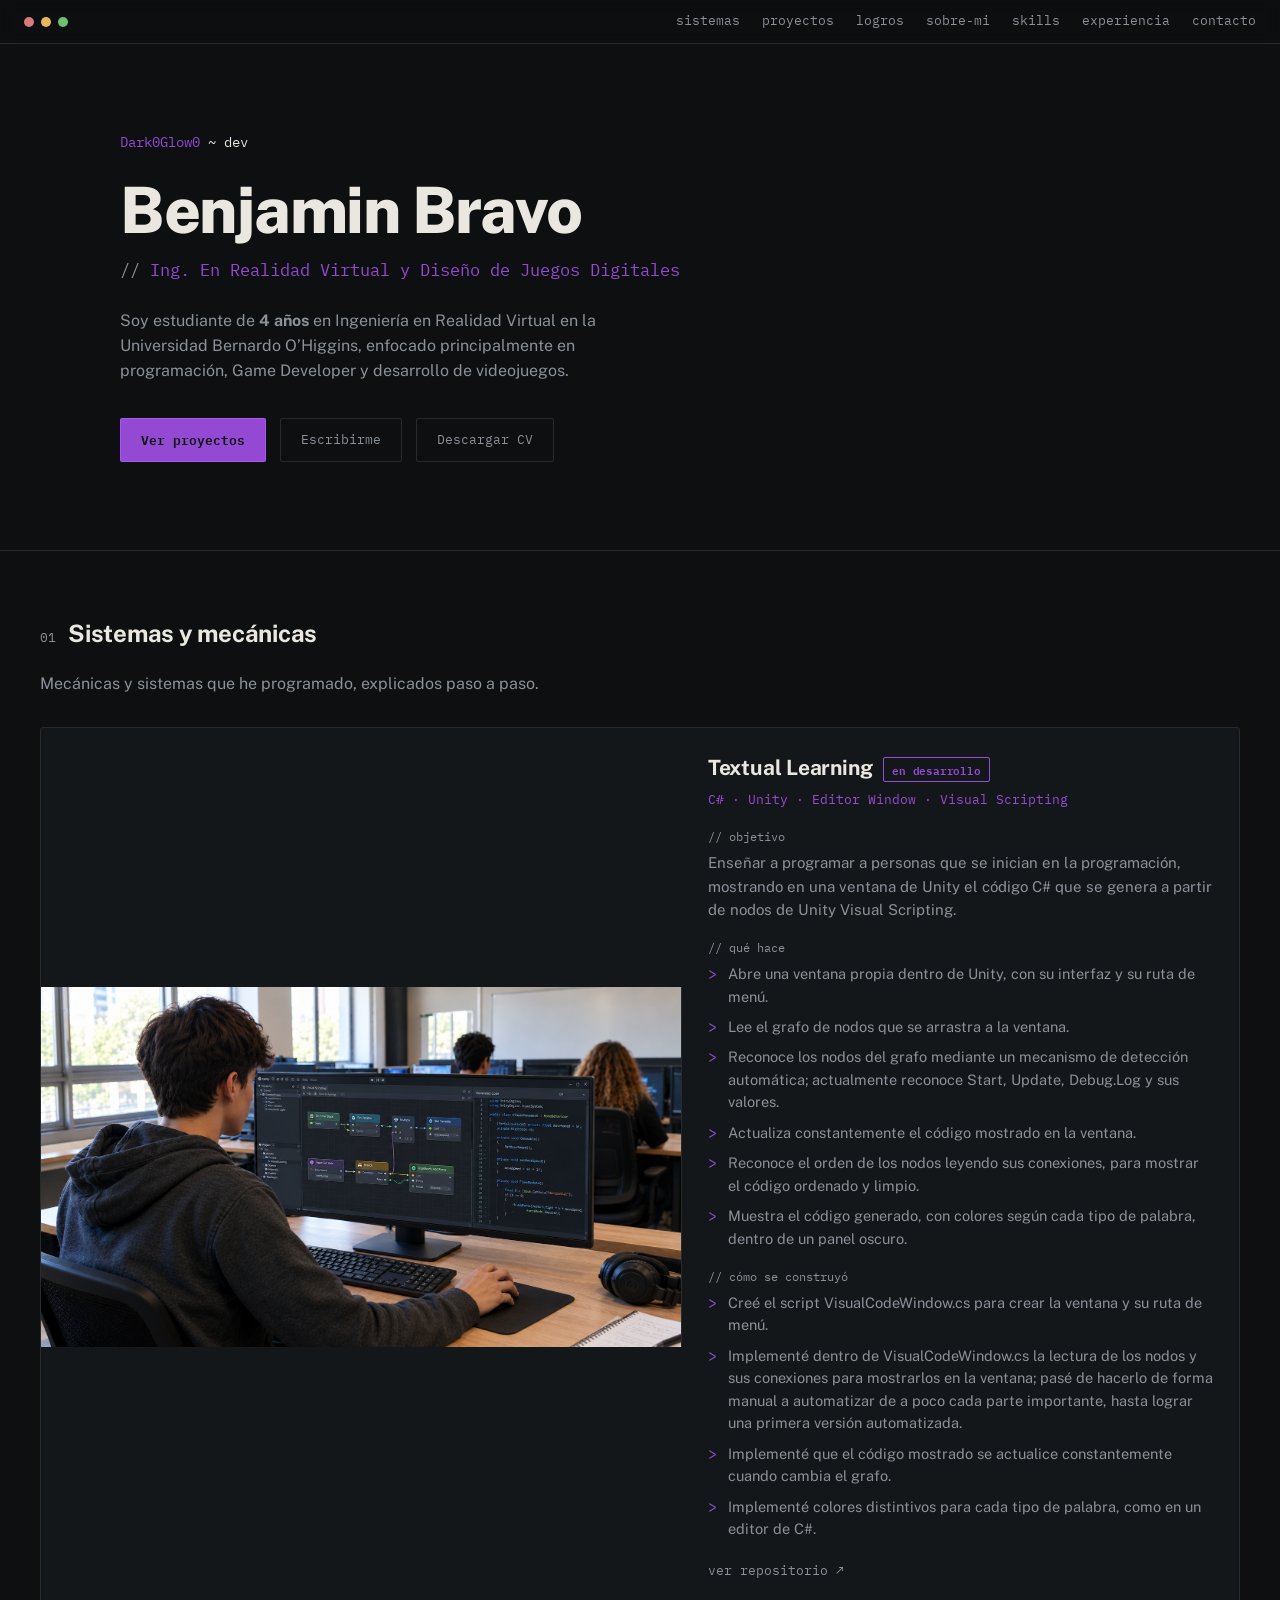
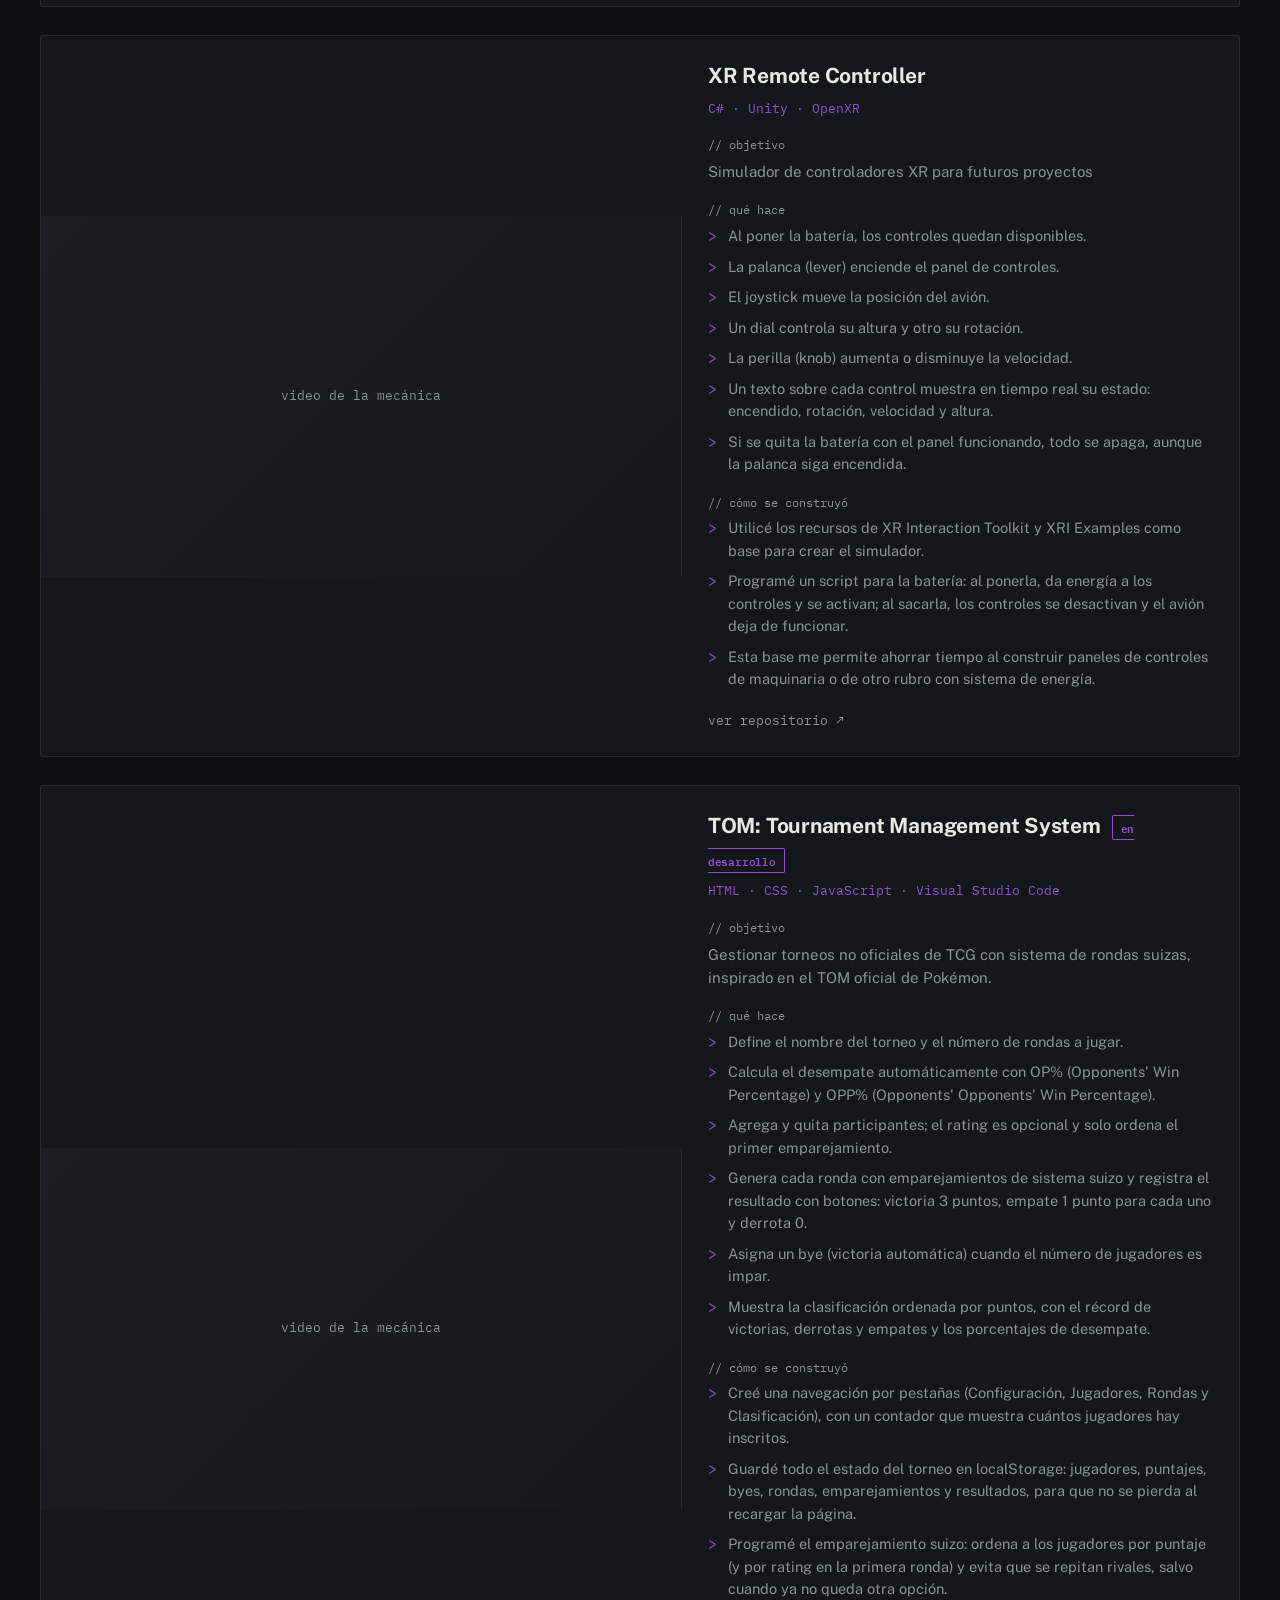
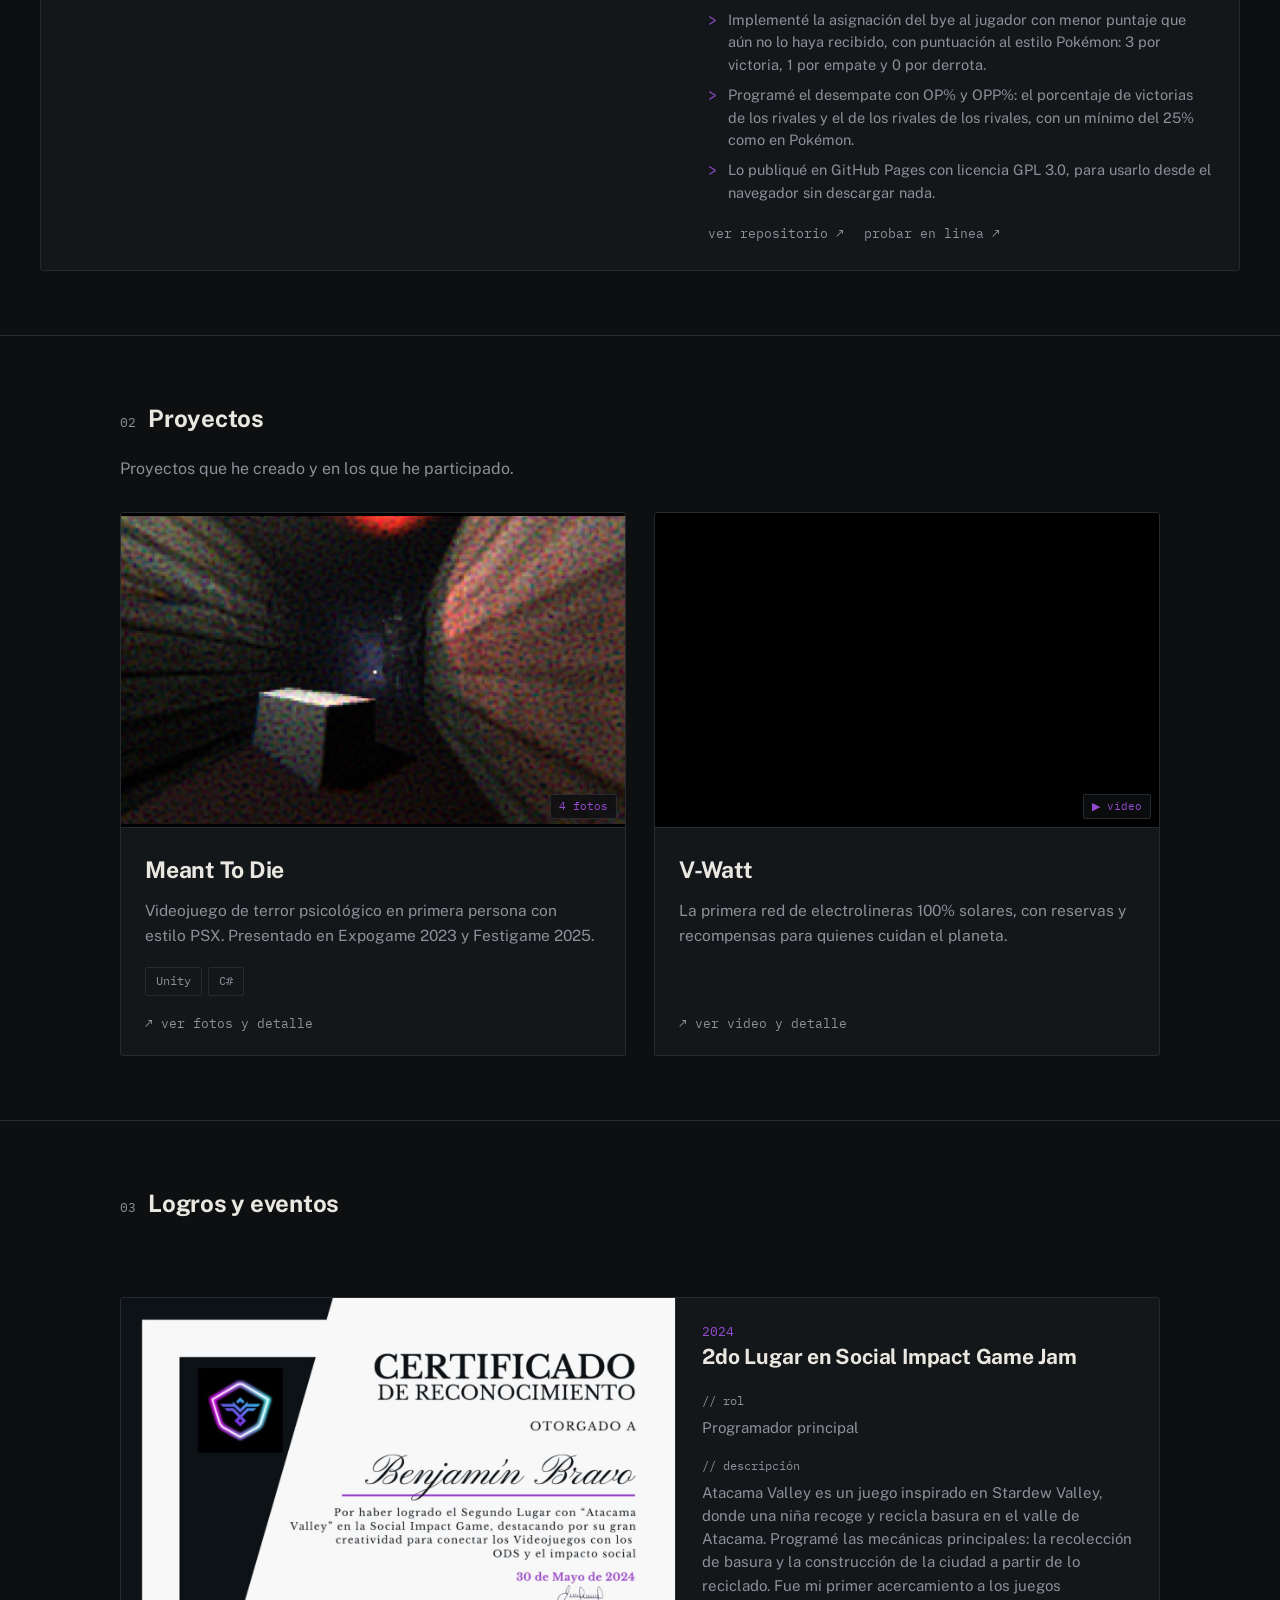
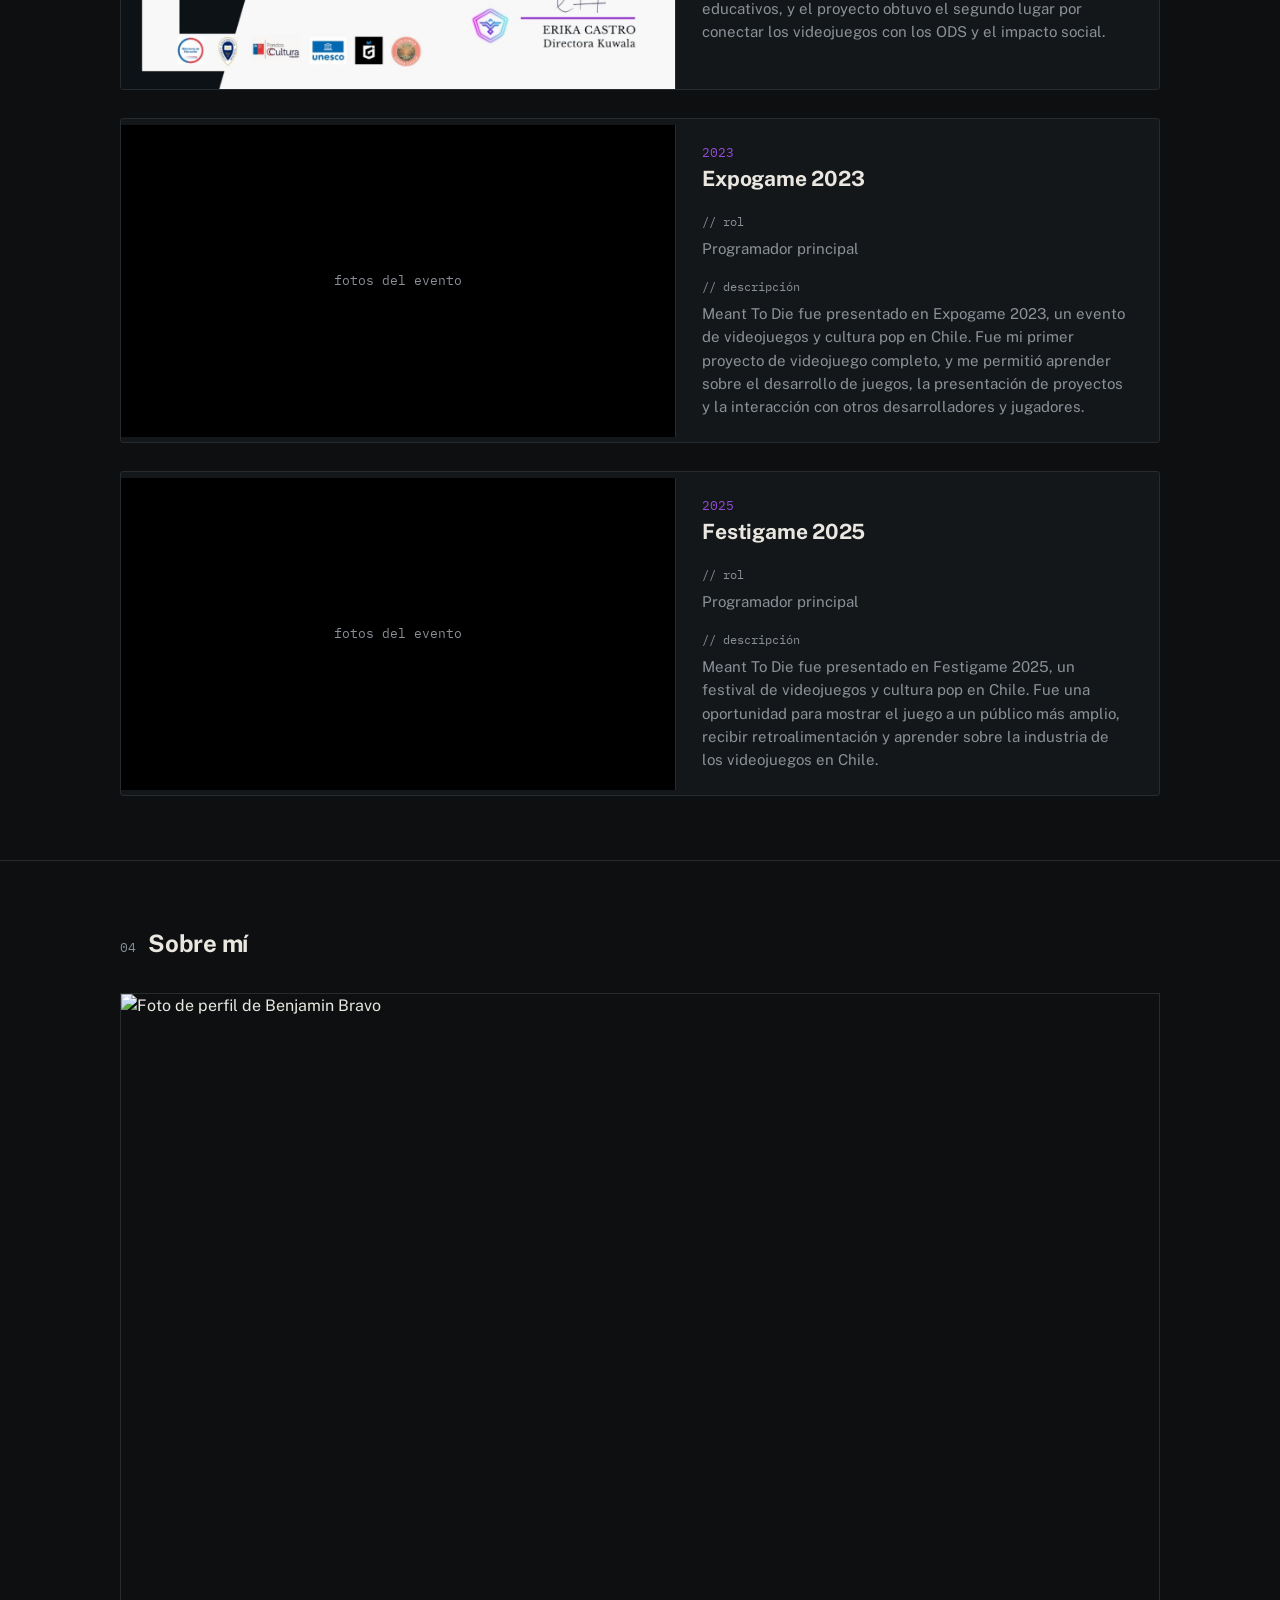
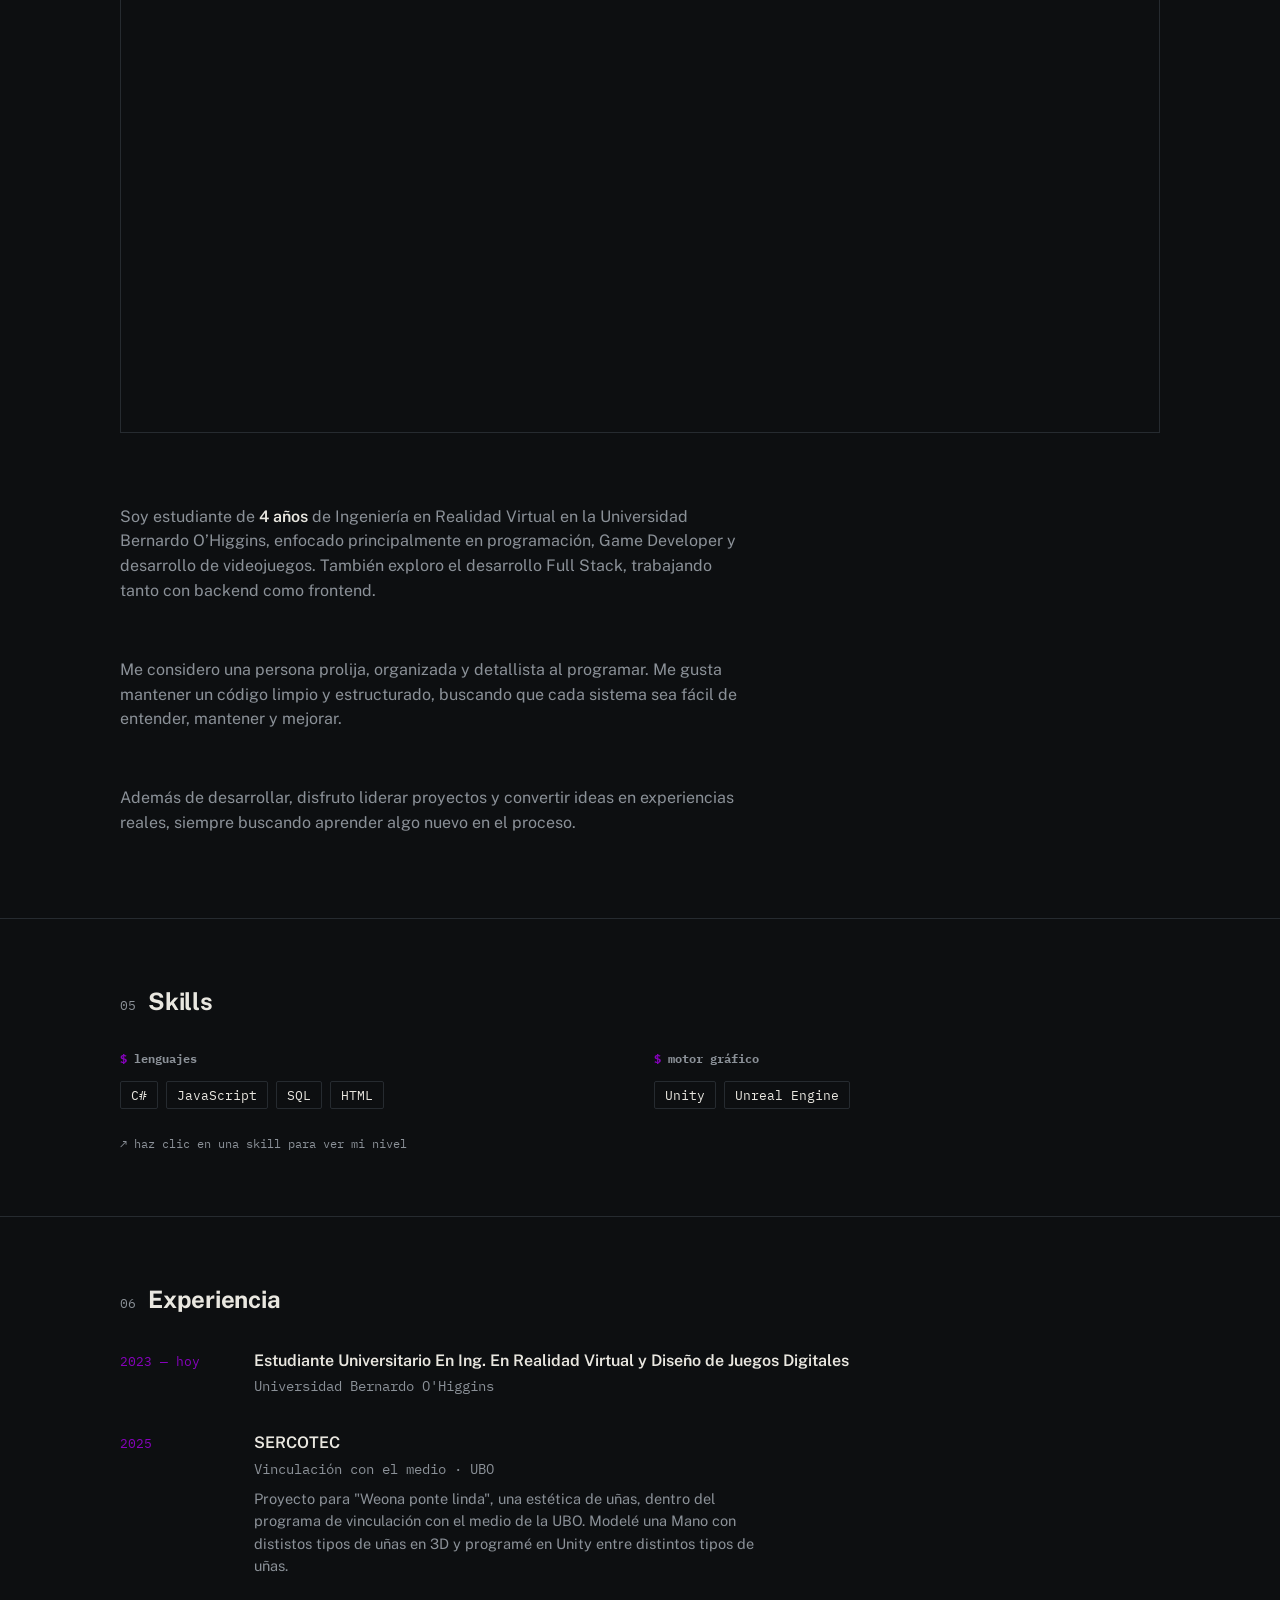
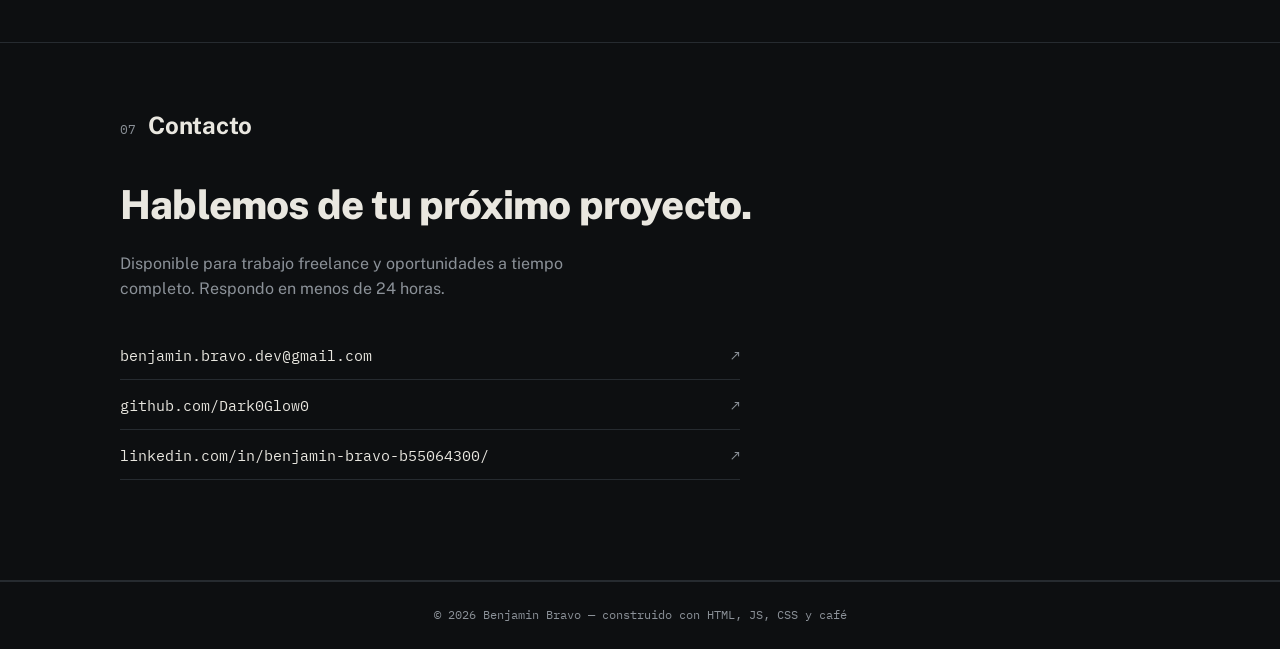
==== commit 338382ed: "Actualizar contenido y proyectos del portafolio Añade proyectos, logros y recursos multimedia; actua" ====
--- a/index.html
+++ b/index.html
@@ -31,7 +31,7 @@
     <div class="cta-row">
       <a class="btn btn-primary" href="#proyectos">Ver proyectos</a>
       <a class="btn btn-ghost" href="#contacto">Escribirme</a>
-      <a class="btn btn-ghost" href="Files/Cv/Benjamín Bravo (1).pdf" target="_blank">Descargar CV</a>
+      <a class="btn btn-ghost" href="Files/Cv/Benjamin_Bravo_CV.pdf" target="_blank">Descargar CV</a>
     </div>
   </div>
 </section>
@@ -43,29 +43,104 @@
       <span class="section-num mono">01</span>
       <h2 class="section-title">Sistemas y mecánicas</h2>
     </div>
-    <p class="sys-intro">Mecánicas y sistemas que he programado en Unity, explicados paso a paso.</p>
-
-    <!-- PLANTILLA: para agregar otra mecánica, copia el bloque <article class="sys-card"> completo y pégalo debajo de este. -->
+    <p class="sys-intro">Mecánicas y sistemas que he programado, explicados paso a paso.</p>
+
     <div class="sys-list">
+
+      <article class="sys-card">
+        <div class="sys-media" data-name="foto de la mecánica">
+          <img src="Files/Imagenes/Textual Visual Scripting.png" alt="Textual Learning" onerror="this.remove()">
+        </div>
+        <div class="sys-body">
+          <h3 class="sys-title">Textual Learning <span class="sys-status">en desarrollo</span></h3>
+          <p class="sys-stack">C# · Unity · Editor Window · Visual Scripting</p>
+          <p class="sys-label">objetivo</p>
+          <p class="sys-goal">Enseñar a programar a personas que se inician en la programación, mostrando en una ventana de Unity el código C# que se genera a partir de nodos de Unity Visual Scripting.</p>
+          <p class="sys-label">qué hace</p>
+          <ul class="sys-steps">
+            <li>Abre una ventana propia dentro de Unity, con su interfaz y su ruta de menú.</li>
+            <li>Lee el grafo de nodos que se arrastra a la ventana.</li>
+            <li>Reconoce los nodos del grafo mediante un mecanismo de detección automática; actualmente reconoce Start, Update, Debug.Log y sus valores.</li>
+            <li>Actualiza constantemente el código mostrado en la ventana.</li>
+            <li>Reconoce el orden de los nodos leyendo sus conexiones, para mostrar el código ordenado y limpio.</li>
+            <li>Muestra el código generado, con colores según cada tipo de palabra, dentro de un panel oscuro.</li>
+          </ul>
+
+          <p class="sys-label">cómo se construyó</p>
+          <ul class="sys-steps">
+            <li>Creé el script VisualCodeWindow.cs para crear la ventana y su ruta de menú.</li>
+            <li>Implementé dentro de VisualCodeWindow.cs la lectura de los nodos y sus conexiones para mostrarlos en la ventana; pasé de hacerlo de forma manual a automatizar de a poco cada parte importante, hasta lograr una primera versión automatizada.</li>
+            <li>Implementé que el código mostrado se actualice constantemente cuando cambia el grafo.</li>
+            <li>Implementé colores distintivos para cada tipo de palabra, como en un editor de C#.</li>
+          </ul>
+          <a class="sys-link" href="https://github.com/Dark0Glow0/Textual-Learning" target="_blank">ver repositorio ↗</a>
+        </div>
+      </article>
 
       <article class="sys-card">
         <div class="sys-media" data-name="video de la mecánica">
           <video controls preload="metadata" playsinline>
-            <source src="Files/Videos/sistema1.mp4#t=0.5" type="video/mp4" onerror="this.parentElement.remove()">
+            <source src="Files/Videos/XR_Remote_Controller.mp4#t=0.5" type="video/mp4" onerror="this.parentElement.remove()">
           </video>
         </div>
         <div class="sys-body">
-          <h3 class="sys-title">Nombre de tu mecánica o sistema</h3>
-          <p class="sys-stack">C# · Unity</p>
+          <h3 class="sys-title">XR Remote Controller</h3>
+          <p class="sys-stack">C# · Unity · OpenXR</p>
           <p class="sys-label">objetivo</p>
-          <p class="sys-goal">Escribe en una línea qué querías lograr con esta mecánica.</p>
+          <p class="sys-goal">Simulador de controladores XR para futuros proyectos</p>
+          <p class="sys-label">qué hace</p>
+          <ul class="sys-steps">
+            <li>Al poner la batería, los controles quedan disponibles.</li>
+            <li>La palanca (lever) enciende el panel de controles.</li>
+            <li>El joystick mueve la posición del avión.</li>
+            <li>Un dial controla su altura y otro su rotación.</li>
+            <li>La perilla (knob) aumenta o disminuye la velocidad.</li>
+            <li>Un texto sobre cada control muestra en tiempo real su estado: encendido, rotación, velocidad y altura.</li>
+            <li>Si se quita la batería con el panel funcionando, todo se apaga, aunque la palanca siga encendida.</li>
+          </ul>
+          
           <p class="sys-label">cómo se construyó</p>
           <ul class="sys-steps">
-            <li>Primer paso técnico: qué componente o enfoque usaste.</li>
-            <li>Segundo paso: cómo se conectan las partes del sistema.</li>
-            <li>Tercer paso: qué detalle mejoró la sensación de juego.</li>
-          </ul>
-          <a class="sys-link" href="#" target="_blank">ver repositorio ↗</a>
+            <li>Utilicé los recursos de XR Interaction Toolkit y XRI Examples como base para crear el simulador.</li>
+            <li>Programé un script para la batería: al ponerla, da energía a los controles y se activan; al sacarla, los controles se desactivan y el avión deja de funcionar.</li>
+            <li>Esta base me permite ahorrar tiempo al construir paneles de controles de maquinaria o de otro rubro con sistema de energía.</li>
+          </ul>
+          <a class="sys-link" href="https://github.com/Dark0Glow0/XR-Remote-Controller" target="_blank">ver repositorio ↗</a>
+        </div>
+      </article>
+
+      <article class="sys-card">
+        <div class="sys-media" data-name="video de la mecánica">
+          <video controls preload="metadata" playsinline>
+            <source src="Files/Videos/TOM_Sistema_Suizo.mp4#t=0.5" type="video/mp4" onerror="this.parentElement.remove()">
+          </video>
+        </div>
+        <div class="sys-body">
+          <h3 class="sys-title">TOM: Tournament Management System <span class="sys-status">en desarrollo</span></h3>
+          <p class="sys-stack">HTML · CSS · JavaScript · Visual Studio Code</p>
+          <p class="sys-label">objetivo</p>
+          <p class="sys-goal">Gestionar torneos no oficiales de TCG con sistema de rondas suizas, inspirado en el TOM oficial de Pokémon.</p>
+          <p class="sys-label">qué hace</p>
+          <ul class="sys-steps">
+            <li>Define el nombre del torneo y el número de rondas a jugar.</li>
+            <li>Calcula el desempate automáticamente con OP% (Opponents' Win Percentage) y OPP% (Opponents' Opponents' Win Percentage).</li>
+            <li>Agrega y quita participantes; el rating es opcional y solo ordena el primer emparejamiento.</li>
+            <li>Genera cada ronda con emparejamientos de sistema suizo y registra el resultado con botones: victoria 3 puntos, empate 1 punto para cada uno y derrota 0.</li>
+            <li>Asigna un bye (victoria automática) cuando el número de jugadores es impar.</li>
+            <li>Muestra la clasificación ordenada por puntos, con el récord de victorias, derrotas y empates y los porcentajes de desempate.</li>
+          </ul>
+
+          <p class="sys-label">cómo se construyó</p>
+          <ul class="sys-steps">
+            <li>Creé una navegación por pestañas (Configuración, Jugadores, Rondas y Clasificación), con un contador que muestra cuántos jugadores hay inscritos.</li>
+            <li>Guardé todo el estado del torneo en localStorage: jugadores, puntajes, byes, rondas, emparejamientos y resultados, para que no se pierda al recargar la página.</li>
+            <li>Programé el emparejamiento suizo: ordena a los jugadores por puntaje (y por rating en la primera ronda) y evita que se repitan rivales, salvo cuando ya no queda otra opción.</li>
+            <li>Implementé la asignación del bye al jugador con menor puntaje que aún no lo haya recibido, con puntuación al estilo Pokémon: 3 por victoria, 1 por empate y 0 por derrota.</li>
+            <li>Programé el desempate con OP% y OPP%: el porcentaje de victorias de los rivales y el de los rivales de los rivales, con un mínimo del 25% como en Pokémon.</li>
+            <li>Lo publiqué en GitHub Pages con licencia GPL 3.0, para usarlo desde el navegador sin descargar nada.</li>
+          </ul>
+          <a class="sys-link" href="https://github.com/Dark0Glow0/TOM" target="_blank">ver repositorio ↗</a>
+          <a class="sys-link" href="https://dark0glow0.github.io/TOM/" target="_blank">probar en linea ↗</a>
         </div>
       </article>
 
@@ -111,35 +186,6 @@
         </div>
       </article>
 
-      <article class="project-card" tabindex="0" role="button" aria-label="Ver proyecto Roomix" onclick="openModal('modal-panel')">
-        <div class="card-cover card-cover--empty" data-name="Roomix">
-          <img src="Files/Imagenes/Roomix_1.png" alt="Roomix" onerror="this.remove()">
-        </div>
-        <div class="card-body">
-          <h3 class="card-title">Roomix</h3>
-          <!-- RESUMEN de la tarjeta (texto corto). El texto largo está dentro del modal más abajo. -->
-          <p class="card-desc"><strong>Diseña. Mueve. Visualiza.</strong> App de realidad mixta para probar muebles en tu propio espacio.</p>
-          <div class="project-tags"><span class="tag">Unity</span><span class="tag">MR</span></div>
-          <p class="project-open-hint">ver detalle</p>
-        </div>
-      </article>
-
-      <!-- PLANTILLA DE PROYECTO NUEVO (tarjeta): copia, pega debajo y cambia los textos.
-          El número de openModal debe coincidir con el id de su modal (ver más abajo).
-      <article class="project-card" tabindex="0" role="button" aria-label="Ver proyecto NOMBRE" onclick="openModal('modal-nuevo')">
-        <div class="card-cover">
-          <img src="Files/Imagenes/NOMBRE_1.png" alt="NOMBRE">
-          <span class="card-badge">4 fotos</span>
-        </div>
-        <div class="card-body">
-          <h3 class="card-title">NOMBRE</h3>
-          <p class="card-desc">Resumen corto del proyecto (1 o 2 líneas). El texto largo va en el modal.</p>
-          <div class="project-tags"><span class="tag">Unity</span><span class="tag">C#</span></div>
-          <p class="project-open-hint">ver fotos y detalle</p>
-        </div>
-      </article>
-      -->
-
     </div>
   </div>
 </section>
@@ -157,16 +203,43 @@
 
       <article class="sys-card ach-card">
         <div class="sys-media ach-media" data-name="fotos del evento">
-          <img src="Files/Imagenes/logro1_1.jpg" alt="Foto del evento 1" onerror="this.remove()">
-          <img src="Files/Imagenes/logro1_2.jpg" alt="Foto del evento 2" onerror="this.remove()">
+          <img src="Files/Imagenes/Certificado_Game_Jam.jpg" alt="Foto del evento " onerror="this.remove()">
+        </div>
+        <div class="sys-body">
+          <p class="sys-stack">2024</p>
+          <h3 class="sys-title">2do Lugar en Social Impact Game Jam</h3>
+          <p class="sys-label">rol</p>
+          <p class="sys-goal">Programador principal</p>
+          <p class="sys-label">descripción</p>
+          <p class="sys-goal">Atacama Valley es un juego inspirado en Stardew Valley, donde una niña recoge y recicla basura en el valle de Atacama. Programé las mecánicas principales: la recolección de basura y la construcción de la ciudad a partir de lo reciclado. Fue mi primer acercamiento a los juegos educativos, y el proyecto obtuvo el segundo lugar por conectar los videojuegos con los ODS y el impacto social.</p>
+        </div>
+      </article>
+
+      <article class="sys-card ach-card">
+        <div class="sys-media ach-media" data-name="fotos del evento">
+          <img src="Files/Imagenes/logro2_1.jpg" alt="Foto del evento " onerror="this.remove()">
+        </div>
+        <div class="sys-body">
+          <p class="sys-stack">2023</p>
+          <h3 class="sys-title">Expogame 2023</h3>
+          <p class="sys-label">rol</p>
+          <p class="sys-goal">Programador principal</p>
+          <p class="sys-label">descripción</p>
+          <p class="sys-goal">Meant To Die fue presentado en Expogame 2023, un evento de videojuegos y cultura pop en Chile. Fue mi primer proyecto de videojuego completo, y me permitió aprender sobre el desarrollo de juegos, la presentación de proyectos y la interacción con otros desarrolladores y jugadores.</p>
+        </div>
+      </article>
+
+      <article class="sys-card ach-card">
+        <div class="sys-media ach-media" data-name="fotos del evento">
+          <img src="Files/Imagenes/logro3_1.jpg" alt="Foto del evento " onerror="this.remove()">
         </div>
         <div class="sys-body">
           <p class="sys-stack">2025</p>
-          <h3 class="sys-title">Nombre del evento o logro</h3>
+          <h3 class="sys-title">Festigame 2025</h3>
           <p class="sys-label">rol</p>
-          <p class="sys-goal">Tu rol en el evento: desarrolladora, expositora, programadora…</p>
+          <p class="sys-goal">Programador principal</p>
           <p class="sys-label">descripción</p>
-          <p class="sys-goal">Cuenta en pocas líneas qué hiciste, qué mostraste y qué aprendiste o cómo te fue.</p>
+          <p class="sys-goal">Meant To Die fue presentado en Festigame 2025, un festival de videojuegos y cultura pop en Chile. Fue una oportunidad para mostrar el juego a un público más amplio, recibir retroalimentación y aprender sobre la industria de los videojuegos en Chile.</p>
         </div>
       </article>
 
@@ -182,9 +255,13 @@
       <span class="section-num mono">04</span>
       <h2 class="section-title">Sobre mí</h2>
     </div>
-    <p class="about-text">Soy estudiante de <strong>4 años</strong> de Ingeniería en Realidad Virtual en la Universidad Bernardo O’Higgins, enfocado principalmente en programación, Game Developer y desarrollo de videojuegos. También exploro el desarrollo Full Stack, trabajando tanto con backend como frontend.</p>
+    <div class = "about-grid">
+      <img class = "about-photo" src="Files/Imagenes/Foto_Perfil.jpg" alt="Foto de perfil de Benjamin Bravo">
+      <div class = "about-body"></div>
+      <p class="about-text">Soy estudiante de <strong>4 años</strong> de Ingeniería en Realidad Virtual en la Universidad Bernardo O’Higgins, enfocado principalmente en programación, Game Developer y desarrollo de videojuegos. También exploro el desarrollo Full Stack, trabajando tanto con backend como frontend.</p>
     <p class="about-text">Me considero una persona prolija, organizada y detallista al programar. Me gusta mantener un código limpio y estructurado, buscando que cada sistema sea fácil de entender, mantener y mejorar.</p>
     <p class="about-text">Además de desarrollar, disfruto liderar proyectos y convertir ideas en experiencias reales, siempre buscando aprender algo nuevo en el proceso.</p>
+    </div>
   </div>
 </section>
 
@@ -240,8 +317,8 @@
           <button class="g-thumb" type="button" data-type="image" data-src="Files/Imagenes/MTD_4.png" data-alt="Meant To Die, captura 4"><img src="Files/Imagenes/MTD_4.png" alt=""></button>
         </div>
       </div>
-      <p class="modal-desc">Meant To Die es un juego de <strong>terror psicologico y suspenso en primera persona</strong>, que buscan una Experiencia que les genére inmersión total a través del estilo PSX, la falta de interfaz y mecánicas centradas en Mantener la cordura para no morir y evitar alucinaciones, deberas sobrevivir a los demonios internos del protagonista debido a sus brotes mientras sus propias acciones pueden llevarlo a la muerte.</p>
-      <p class="modal-desc">Meant To Die Fue presentado en <strong>Expogame 2023</strong> y <strong>Festigame 2025</strong>.</p>
+      <p class="modal-desc">Meant To Die es un juego de <strong>terror psicológico y suspenso en primera persona</strong>, que buscan una experiencia que les genere inmersión total a través del estilo PSX, la falta de interfaz y mecánicas centradas en mantener la cordura para no morir y evitar alucinaciones, deberás sobrevivir a los demonios internos del protagonista debido a sus brotes mientras sus propias acciones pueden llevarlo a la muerte.</p>
+      <p class="modal-desc">Meant To Die fue presentado en <strong>Expogame 2023</strong> y <strong>Festigame 2025</strong>.</p>
       <div class="modal-tags">
         <span class="tag">Unity</span><span class="tag">C#</span>
       </div>
@@ -281,23 +358,6 @@
   </div>
 </div>
 
-<div class="modal-overlay" id="modal-panel" onclick="closeOnBackdrop(event, 'modal-panel')">
-  <div class="modal-box">
-    <div class="modal-head">
-      <span class="fname">Roomix</span>
-      <button class="modal-close" onclick="closeModal('modal-panel')">cerrar ✕</button>
-    </div>
-    <div class="modal-body">
-      <p class="modal-desc">ROOMIX es una <strong>aplicación de realidad mixta</strong> en desarrollo orientada a permitir que las personas visualicen, coloquen y muevan muebles dentro de su propio espacio para experimentar cómo se verían antes de tomar una decisión.</p>
-      <div class="modal-tags">
-        <span class="tag">Unity</span><span class="tag">MR</span>
-      </div>
-      <div class="modal-links">
-        <a href="https://canva.link/ok3jjlzo2n136rm" target="_blank">ver presentación ↗</a>
-      </div>
-    </div>
-  </div>
-</div>
 
 <!-- EXPERIENCIA -->
 <section class="row" id="experiencia">
@@ -311,7 +371,7 @@
       <div class="tl-date mono">2023 — hoy</div>
       <div class="tl-body">
         <h4>Estudiante Universitario En Ing. En Realidad Virtual y Diseño de Juegos Digitales</h4>
-        <div class="tl-org">Universidad Bernado O'Higgins</div>
+        <div class="tl-org">Universidad Bernardo O'Higgins</div>
       </div>
     </div>
 
@@ -320,7 +380,7 @@
       <div class="tl-body">
         <h4>SERCOTEC</h4>
         <div class="tl-org">Vinculación con el medio · UBO</div>
-        <p>Proyecto creado para el negocio "nombre del negocio" de la mano del programa de vinculación con el medio de la UBO.</p>
+        <p>Proyecto para "Weona ponte linda", una estética de uñas, dentro del programa de vinculación con el medio de la UBO. Modelé una Mano con dististos tipos de uñas en 3D y programé en Unity entre distintos tipos de uñas.</p>
       </div>
     </div>
   </div> 
--- a/style.css
+++ b/style.css
@@ -6,9 +6,9 @@
   --line: #262b30;
   --text: #e9e7e0;
   --text-dim: #8b9198;
-  --amber: #ab92bf;
+  --amber: #b357ffd0;
   --amber-dim: #5b21b6;
-  --green: #b154d6e3;
+  --green: #9700d3e3;
   --red: #d97b7b;
   --gutter-w: 52px;
 }
@@ -36,6 +36,9 @@
   border-bottom:1px solid var(--line);
 }
 .row:last-child{ border-bottom:none; }
+
+section{ scroll-margin-top:60px; }
+
 .content{
   flex:1;
   padding:64px 40px;
@@ -150,6 +153,24 @@
   margin-bottom:18px;
 }
 .about-text strong{ color:var(--text); font-weight:600; }
+
+.about-grid{
+  display:grid;
+  grid-template-columns:____px 1fr;
+  gap:36px;
+  align-items:center;
+}
+.about-photo{
+  width:100%;
+  aspect-ratio:1 / 1;
+  object-fit:cover;
+  border:1px solid var(--line);
+  border-radius:____;
+}
+@media (max-width:640px){
+  .about-grid{ grid-template-columns:1fr; }
+  .about-photo{ max-width:200px; }
+}
 
 /* ---------- skills ---------- */
 .skill-groups{ display:grid; grid-template-columns:repeat(auto-fit, minmax(200px,1fr)); gap:28px; }
@@ -540,6 +561,7 @@
   aspect-ratio:16 / 9;
   background:linear-gradient(135deg, #1b1f24, #14171a);
   border-right:1px solid var(--line);
+  align-self:center;
 }
 .sys-media::before{
   content:attr(data-name);
@@ -552,6 +574,19 @@
   font-size:13px;
   color:var(--text-dim);
 }
+.sys-status{
+  font-family:'IBM Plex Mono', monospace;
+  font-size:11px;
+  font-weight:600;
+  margin-left:6px;
+  color:var(--amber);
+  border:1px solid var(--amber);
+  padding:2px 8px;
+  border-radius:2px;
+  vertical-align:middle;
+}
+
+.sys-media img,
 .sys-media video{
   position:absolute;
   inset:0;
@@ -590,6 +625,7 @@
 .sys-link{
   display:inline-block;
   margin-top:12px;
+  margin-right:16px;
   font-family:'IBM Plex Mono', monospace;
   font-size:12.5px;
   color:var(--text-dim);
@@ -600,6 +636,9 @@
   .sys-card{ grid-template-columns:1fr; }
   .sys-media{ border-right:none; border-bottom:1px solid var(--line); }
 }
+
+#sistemas .content{ max-width:1800px; }
+
 
 /* ---------- logros: fotos del evento dentro de la misma tarjeta ---------- */
 .ach-media{
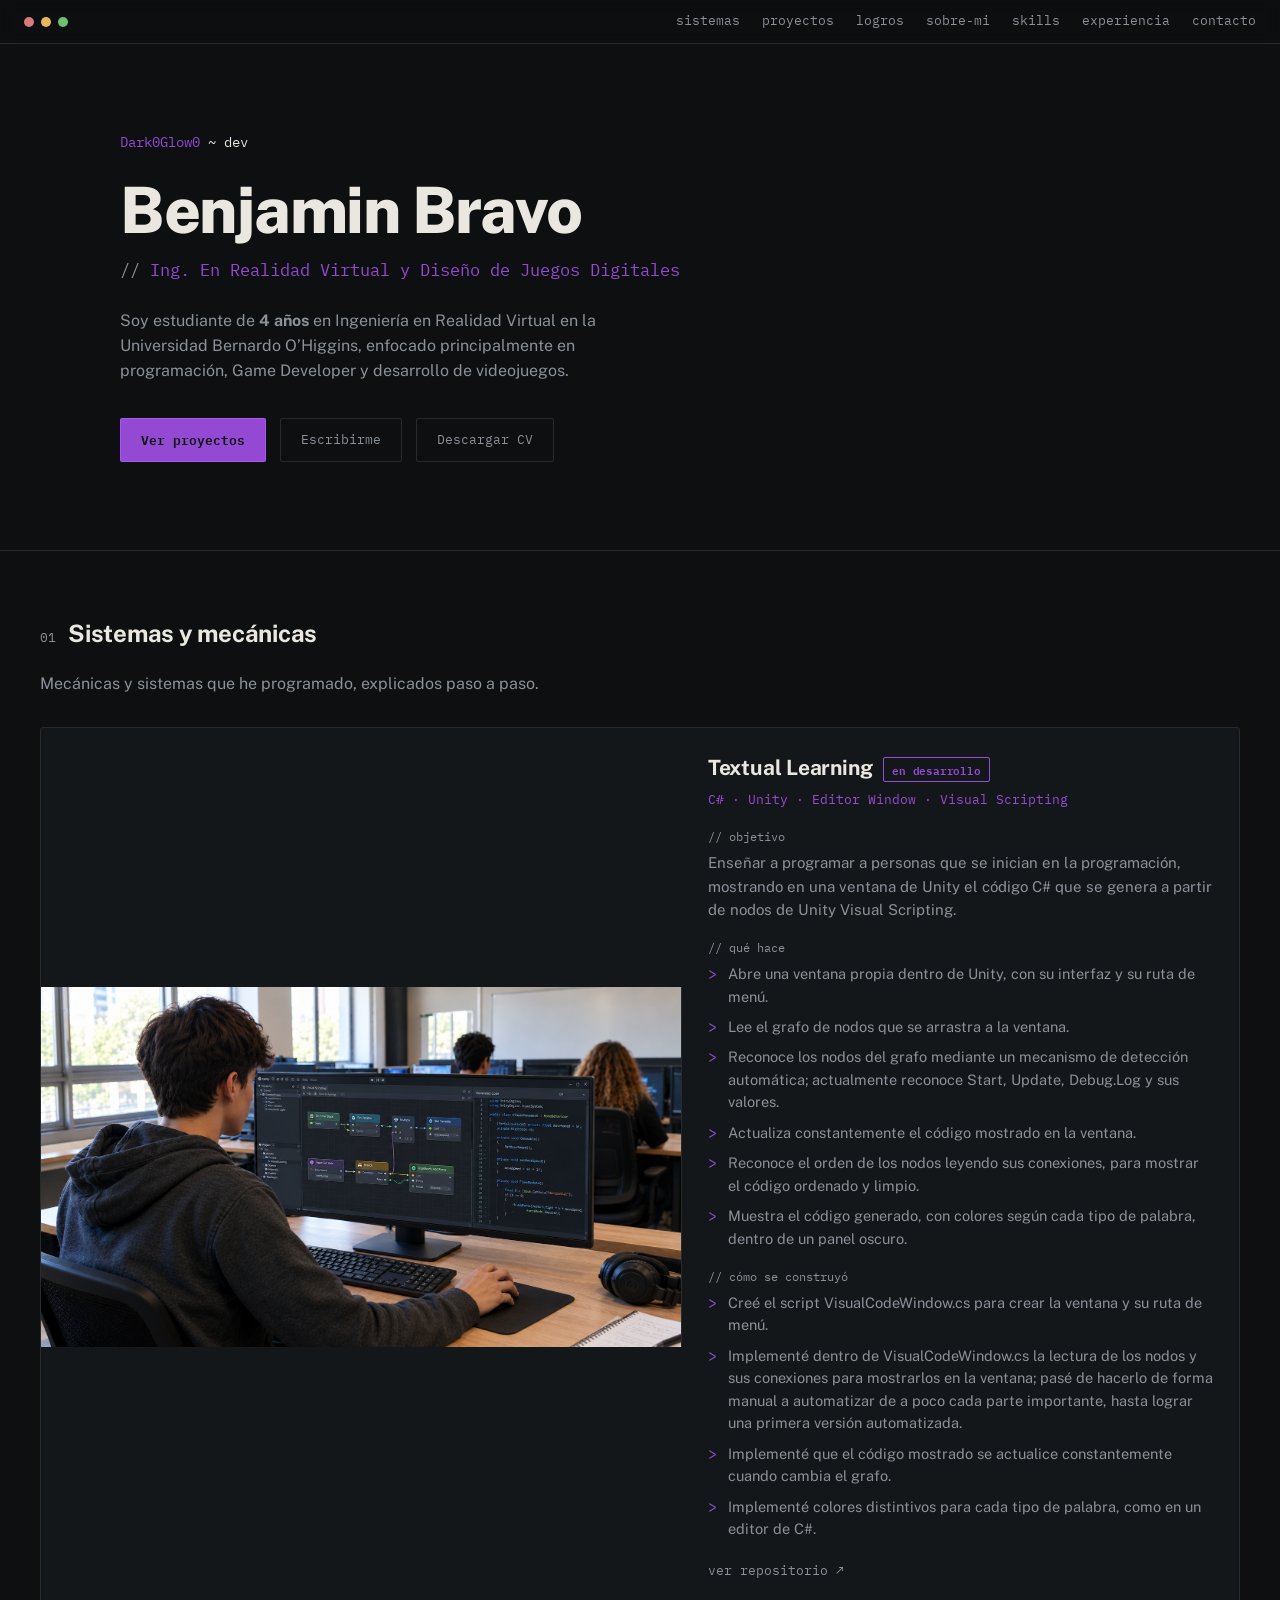
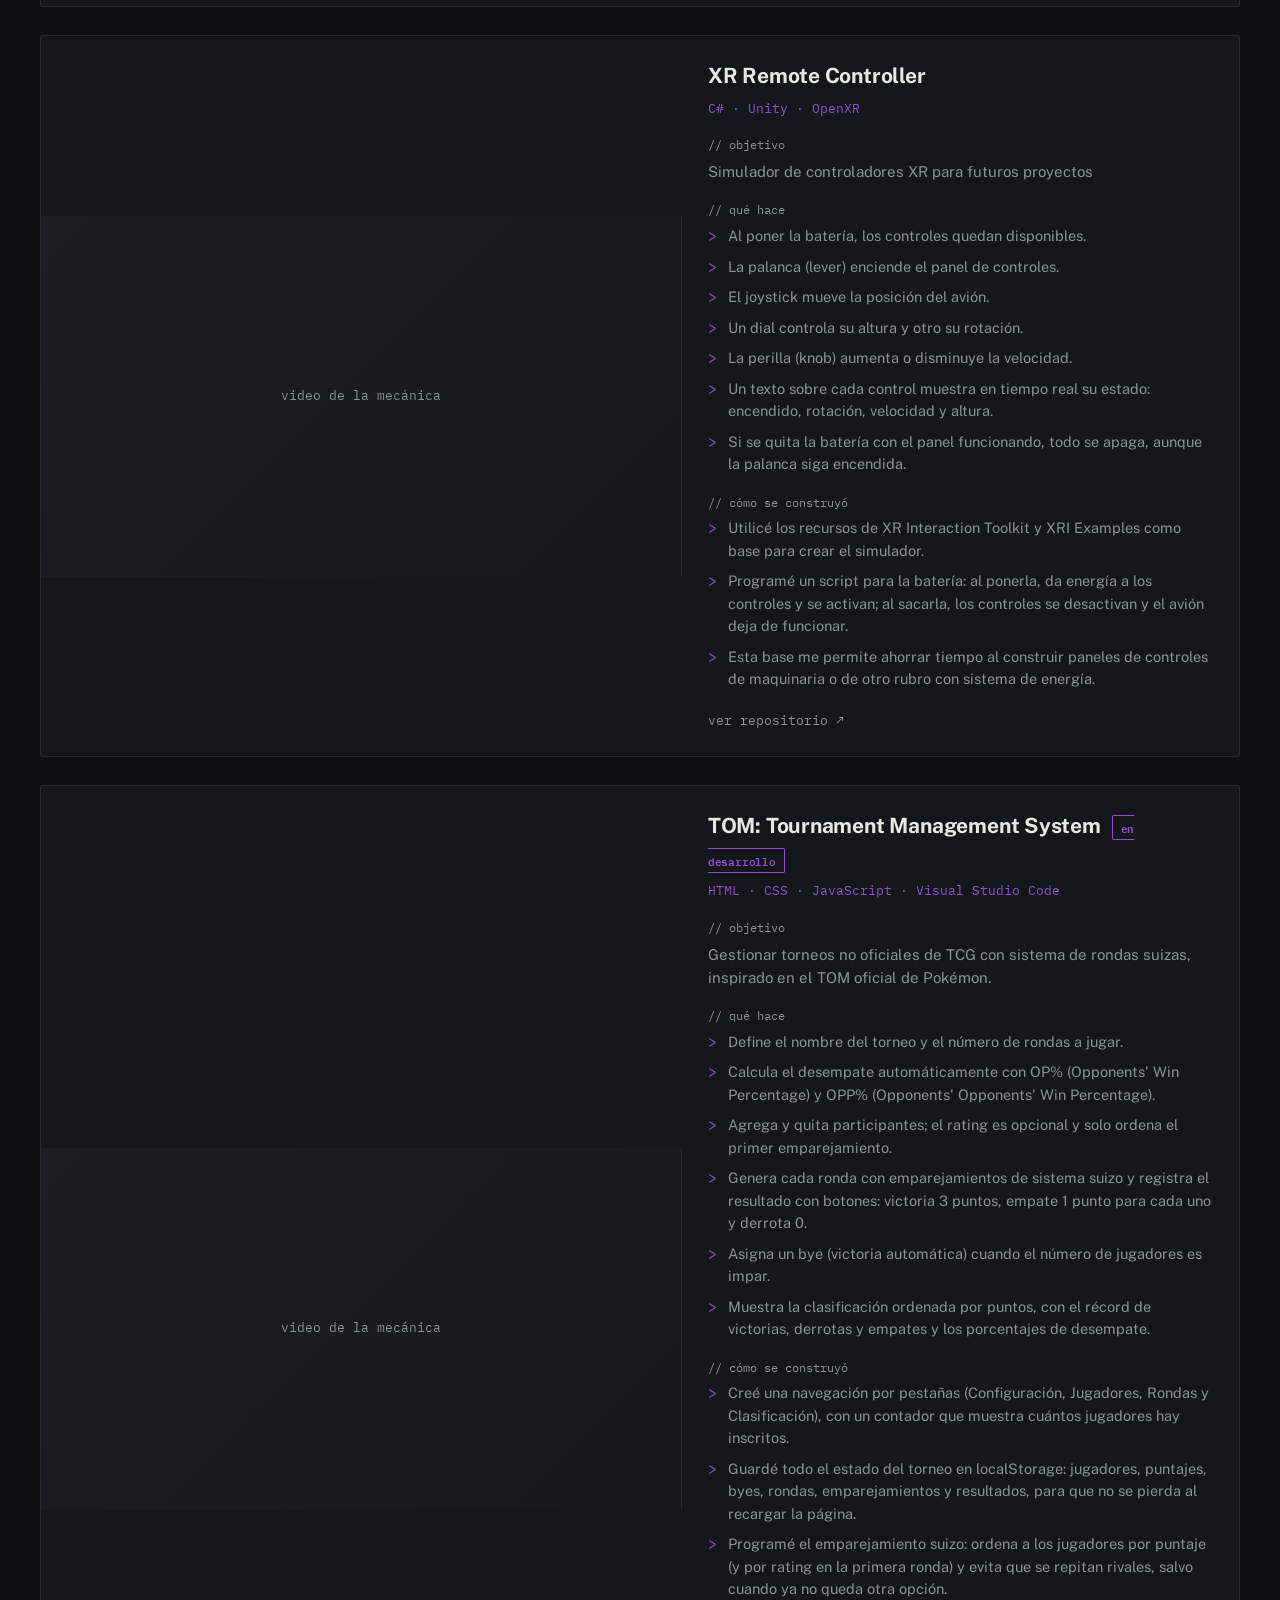
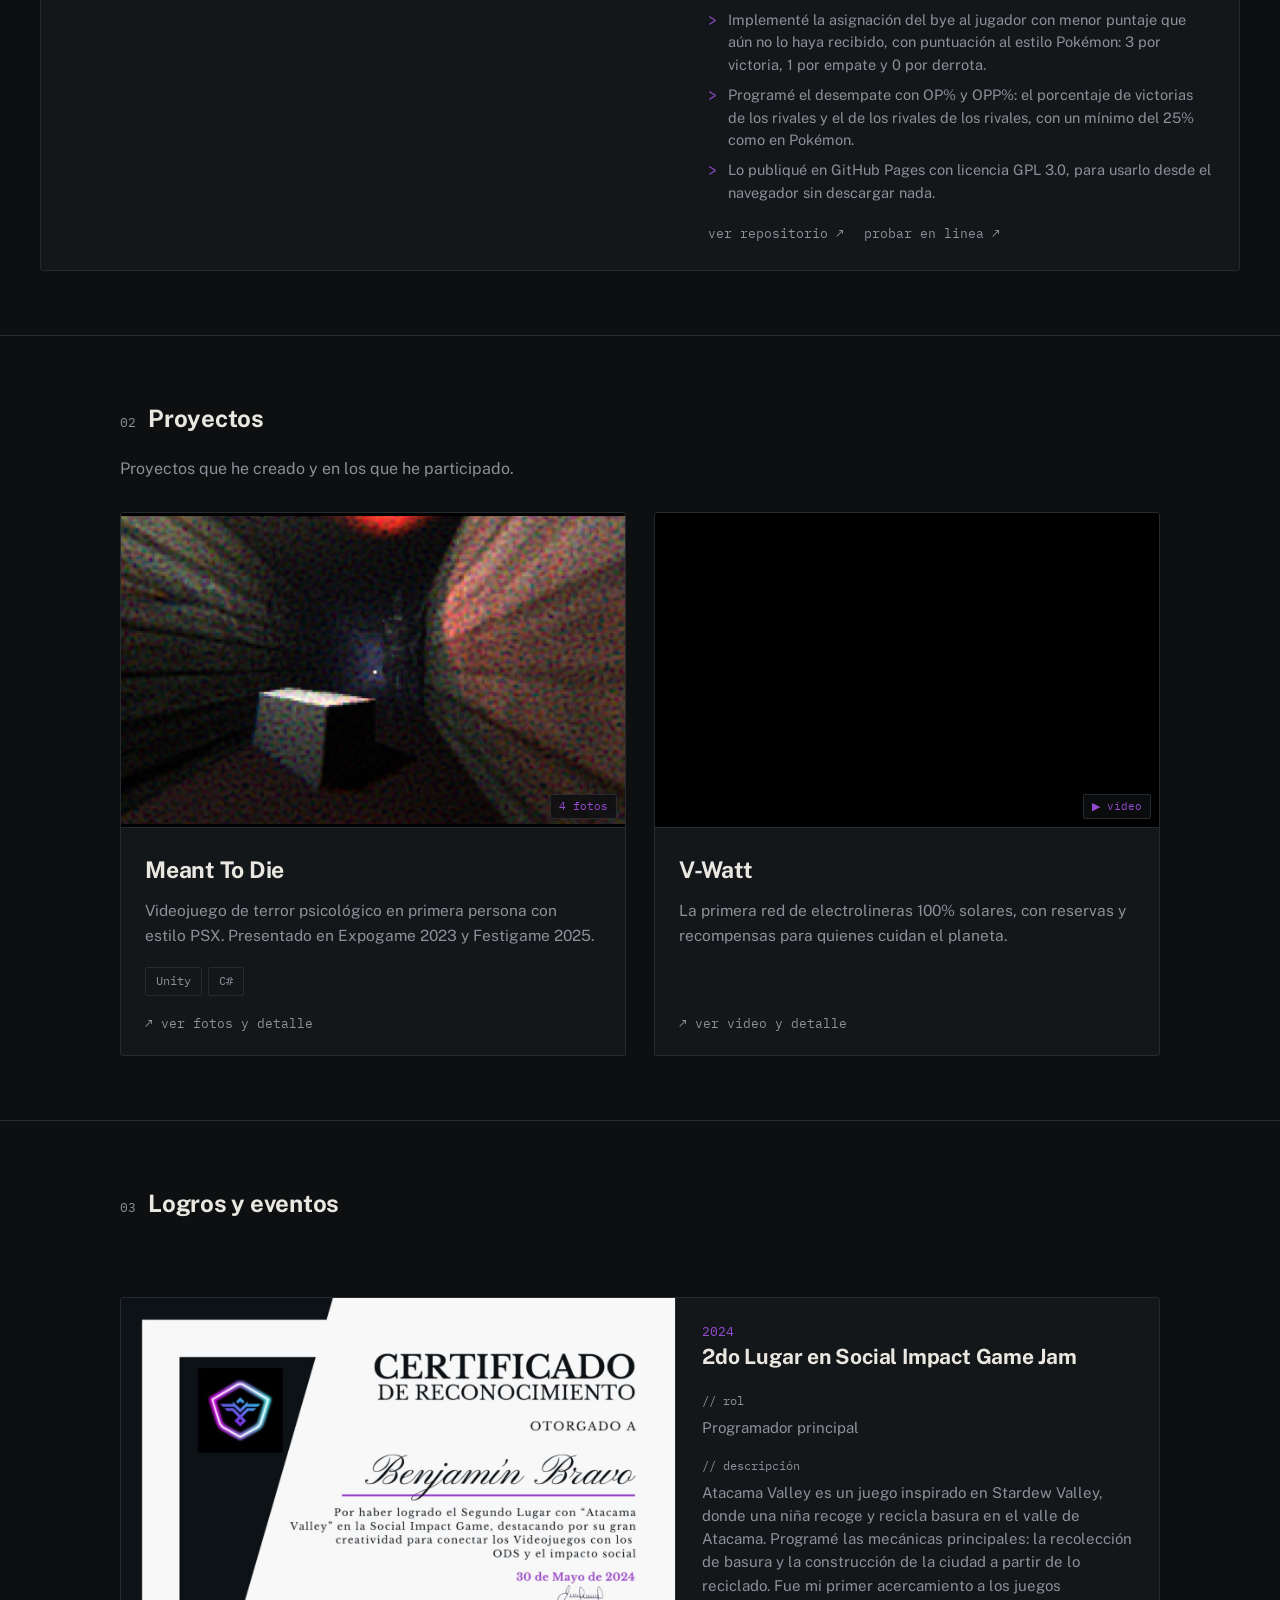
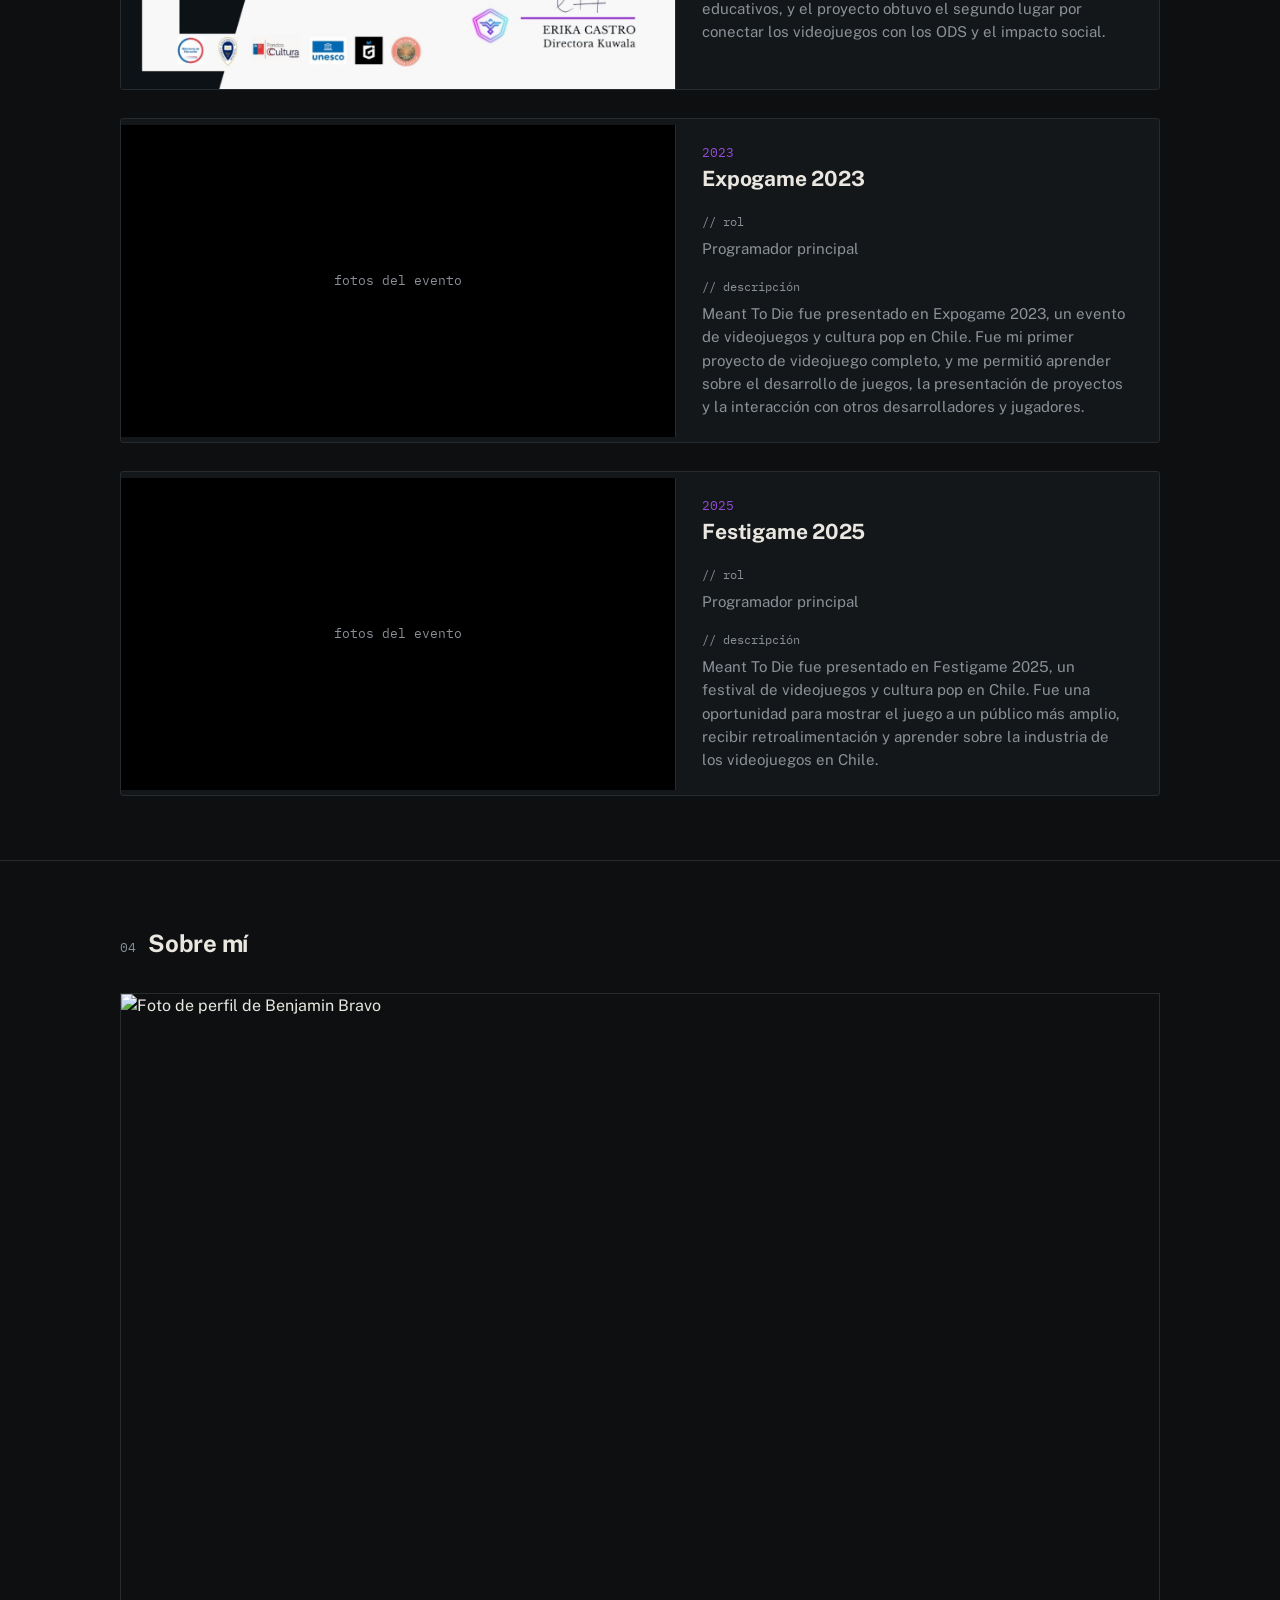
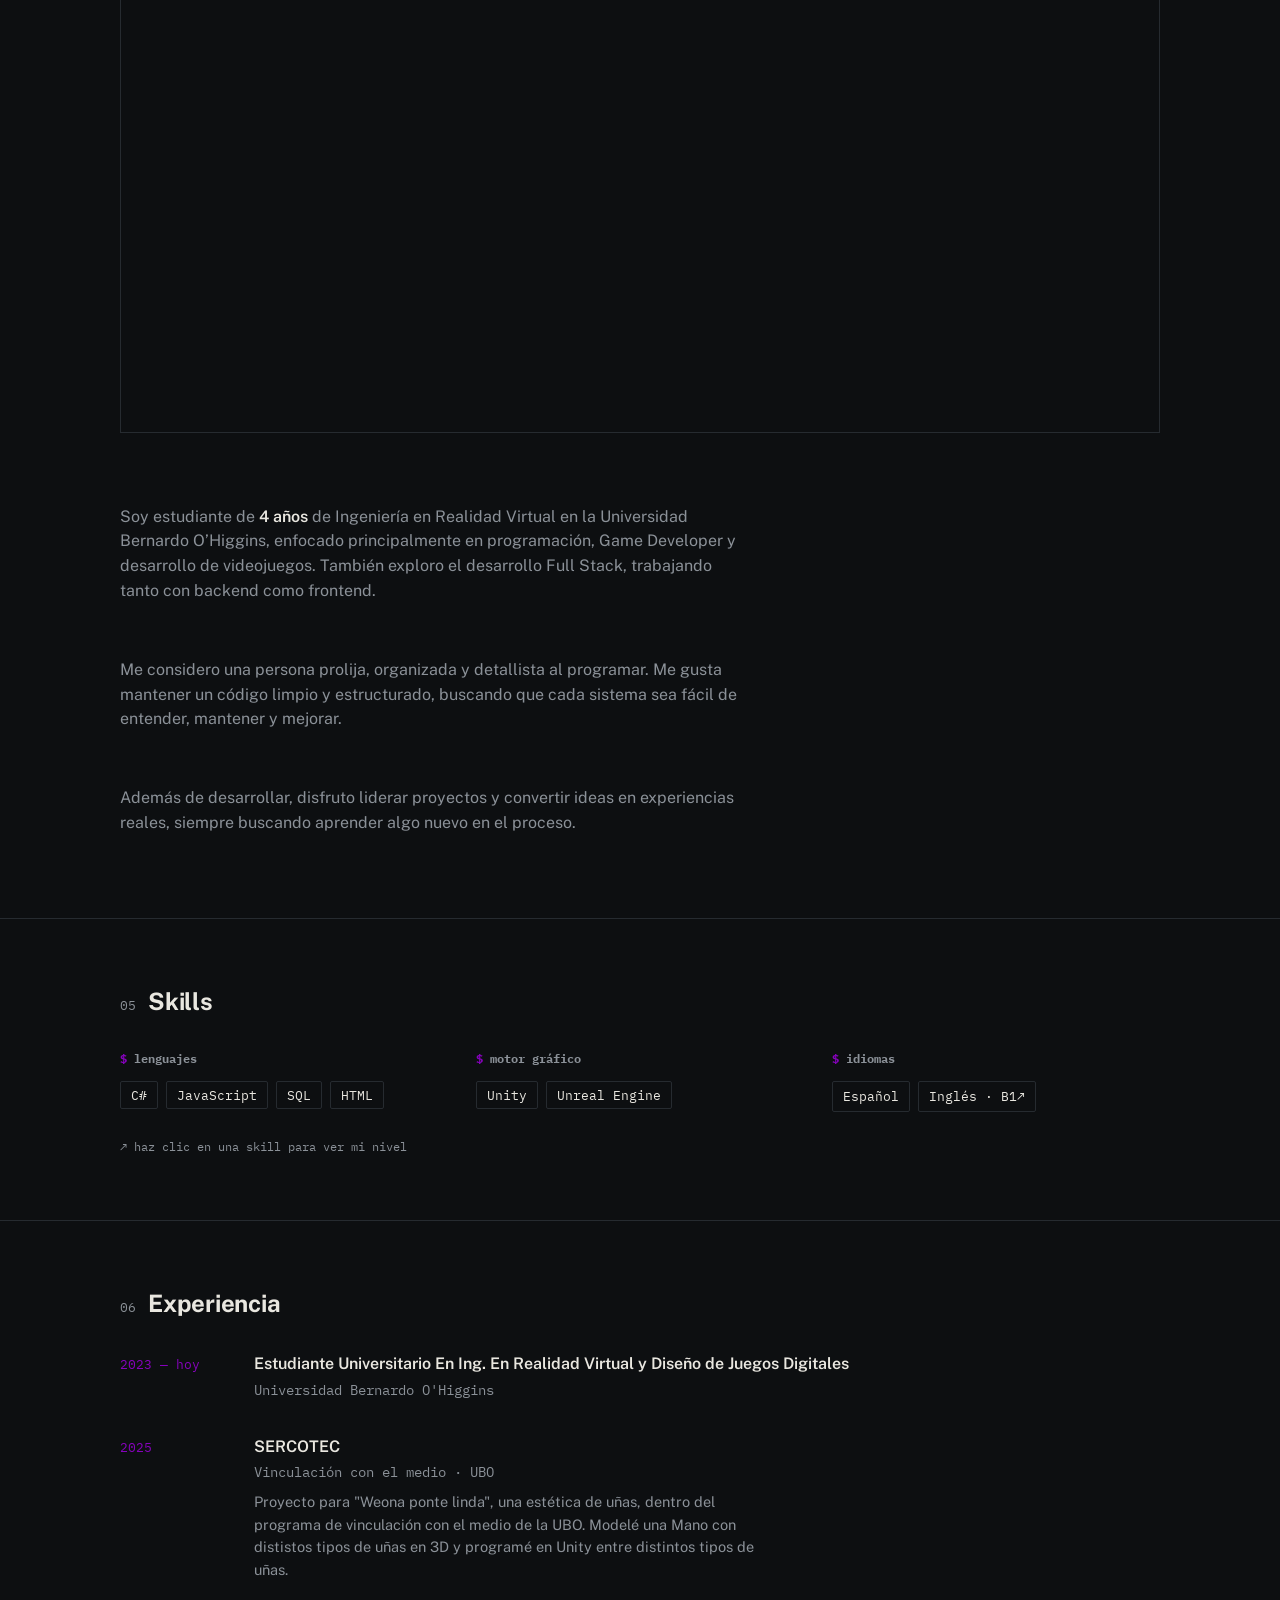
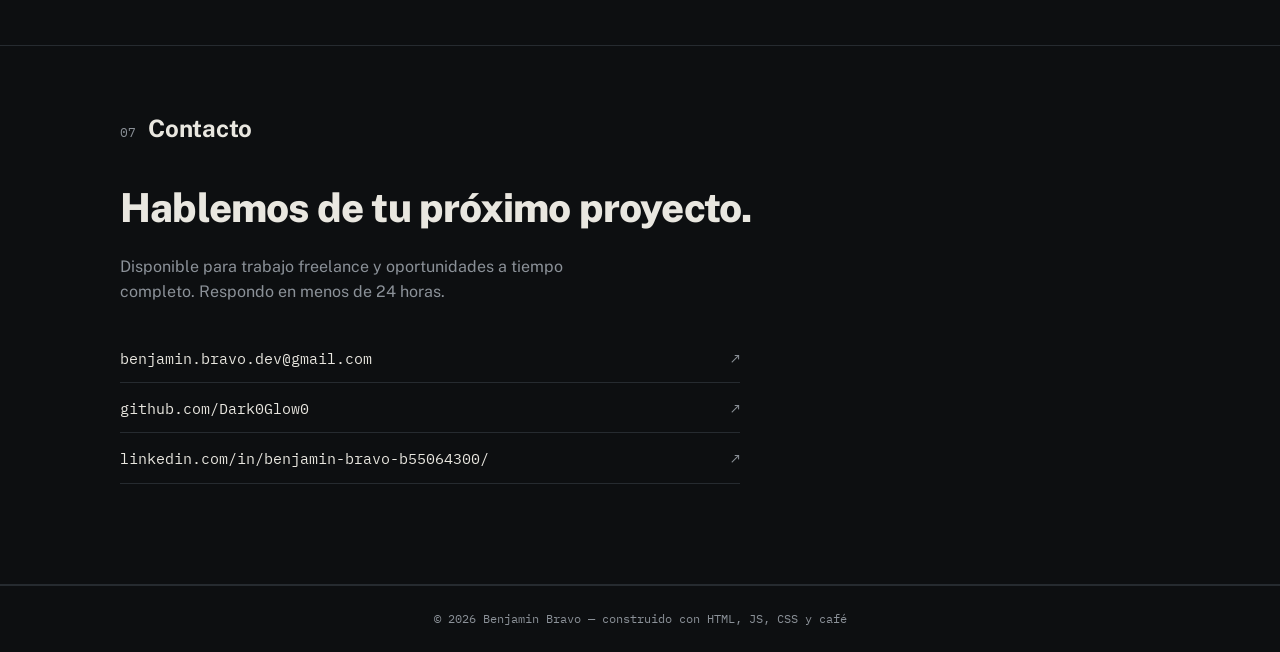
==== commit 80e8a772: "Add language skills and Oxford certificate Move the CV into Files/Docs and update its download link." ====
--- a/index.html
+++ b/index.html
@@ -31,7 +31,7 @@
     <div class="cta-row">
       <a class="btn btn-primary" href="#proyectos">Ver proyectos</a>
       <a class="btn btn-ghost" href="#contacto">Escribirme</a>
-      <a class="btn btn-ghost" href="Files/Cv/Benjamin_Bravo_CV.pdf" target="_blank">Descargar CV</a>
+      <a class="btn btn-ghost" href="Files/Docs/Benjamin_Bravo_CV.pdf" target="_blank">Descargar CV</a>
     </div>
   </div>
 </section>
@@ -291,6 +291,13 @@
         </div>
         <div class="skill-meter" aria-live="polite"></div>
       </div>
+      <div class="skill-group">
+        <h3>idiomas</h3>
+        <div class="skill-tags">
+          <span class="tag">Español</span>
+          <a class="tag" href="Files/Docs/Oxford_Certificado.pdf" target="_blank">Inglés · B1↗</a>
+        </div>
+      </div>
     </div>
     <p class="skill-hint">↗ haz clic en una skill para ver mi nivel</p>
   </div>
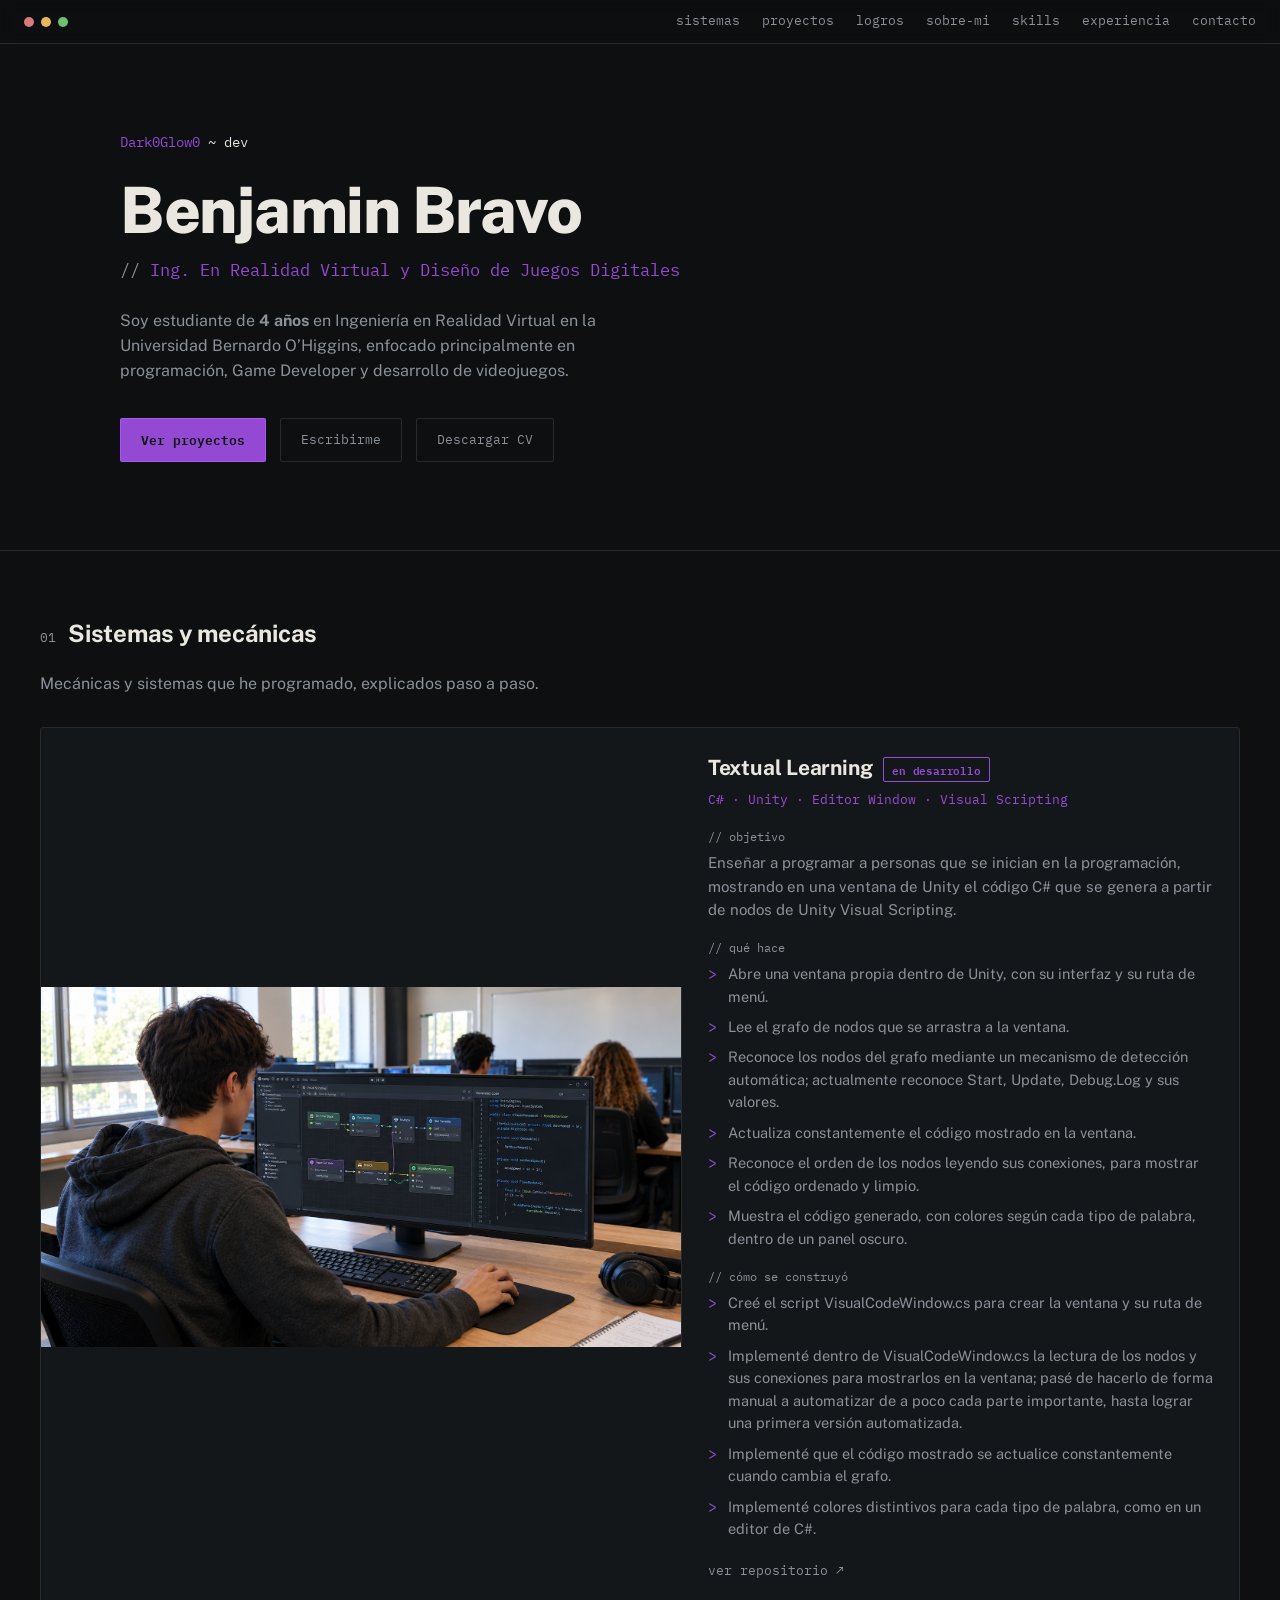
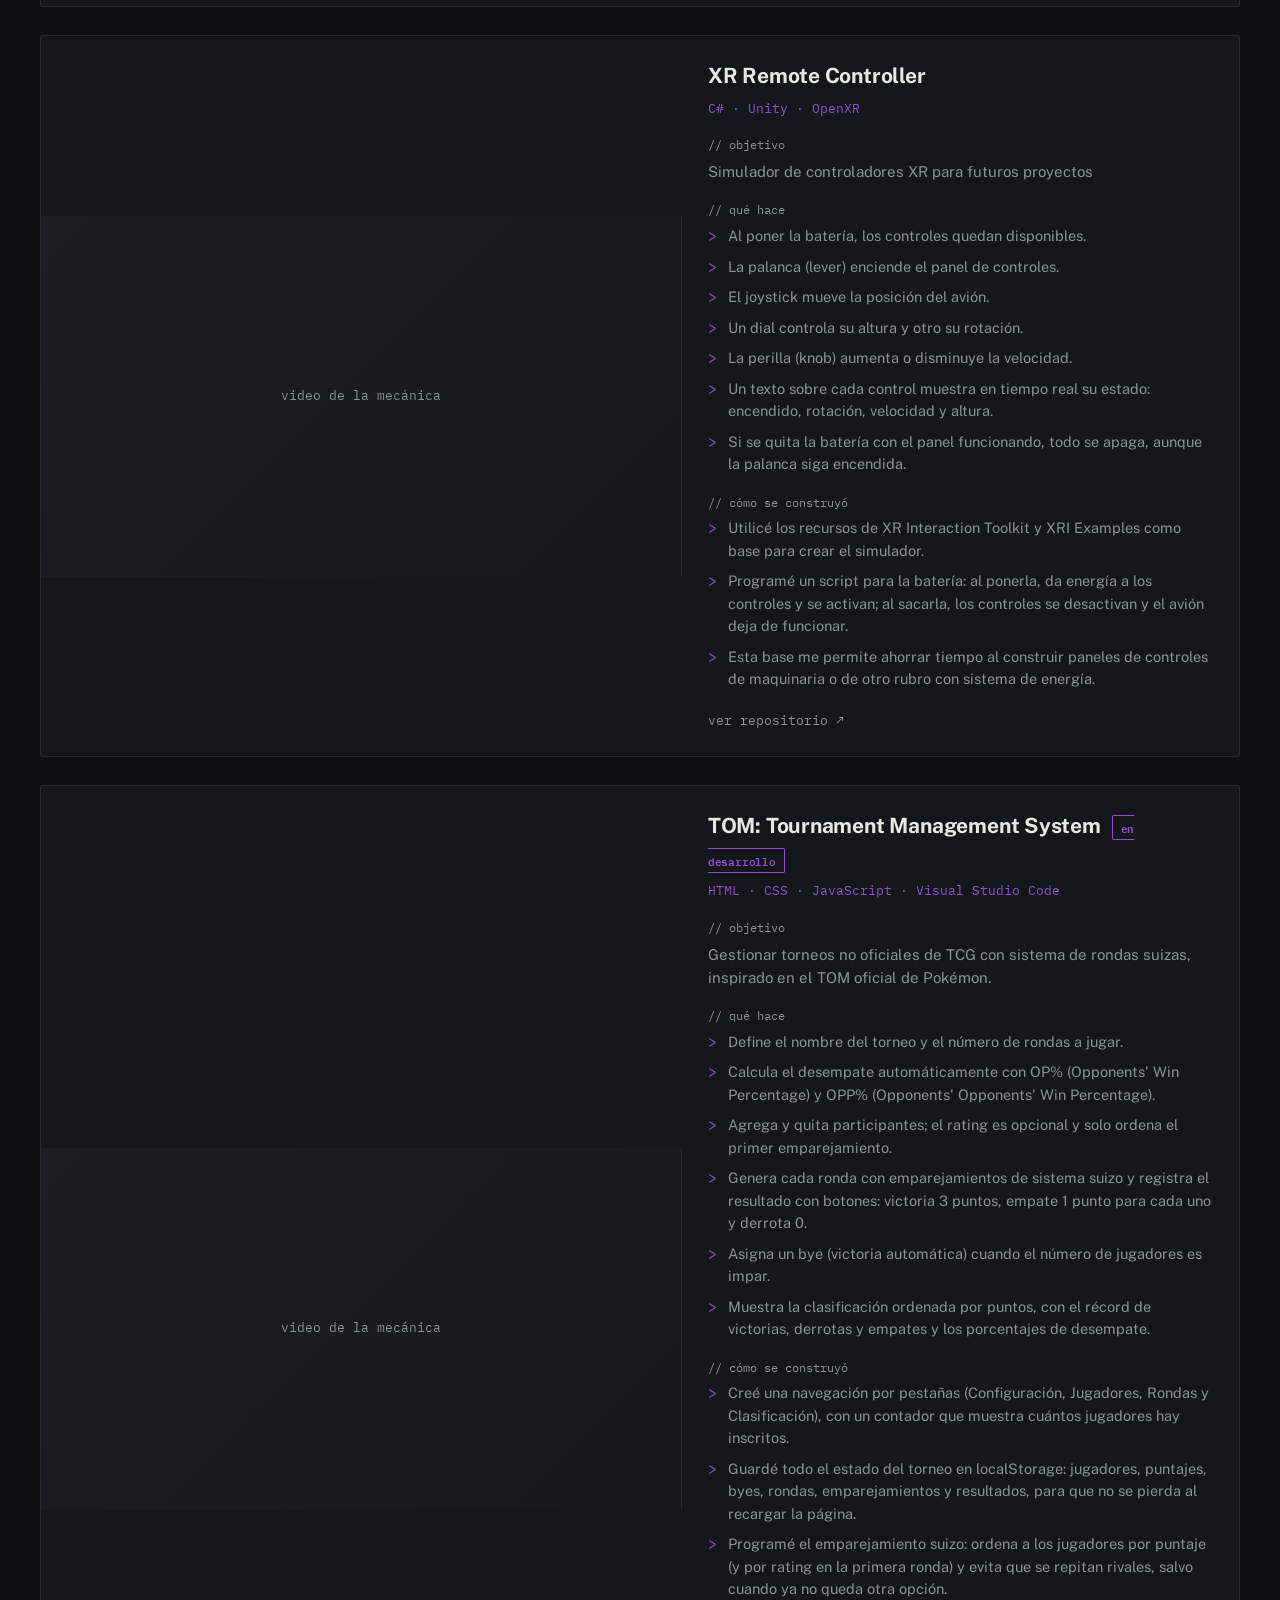
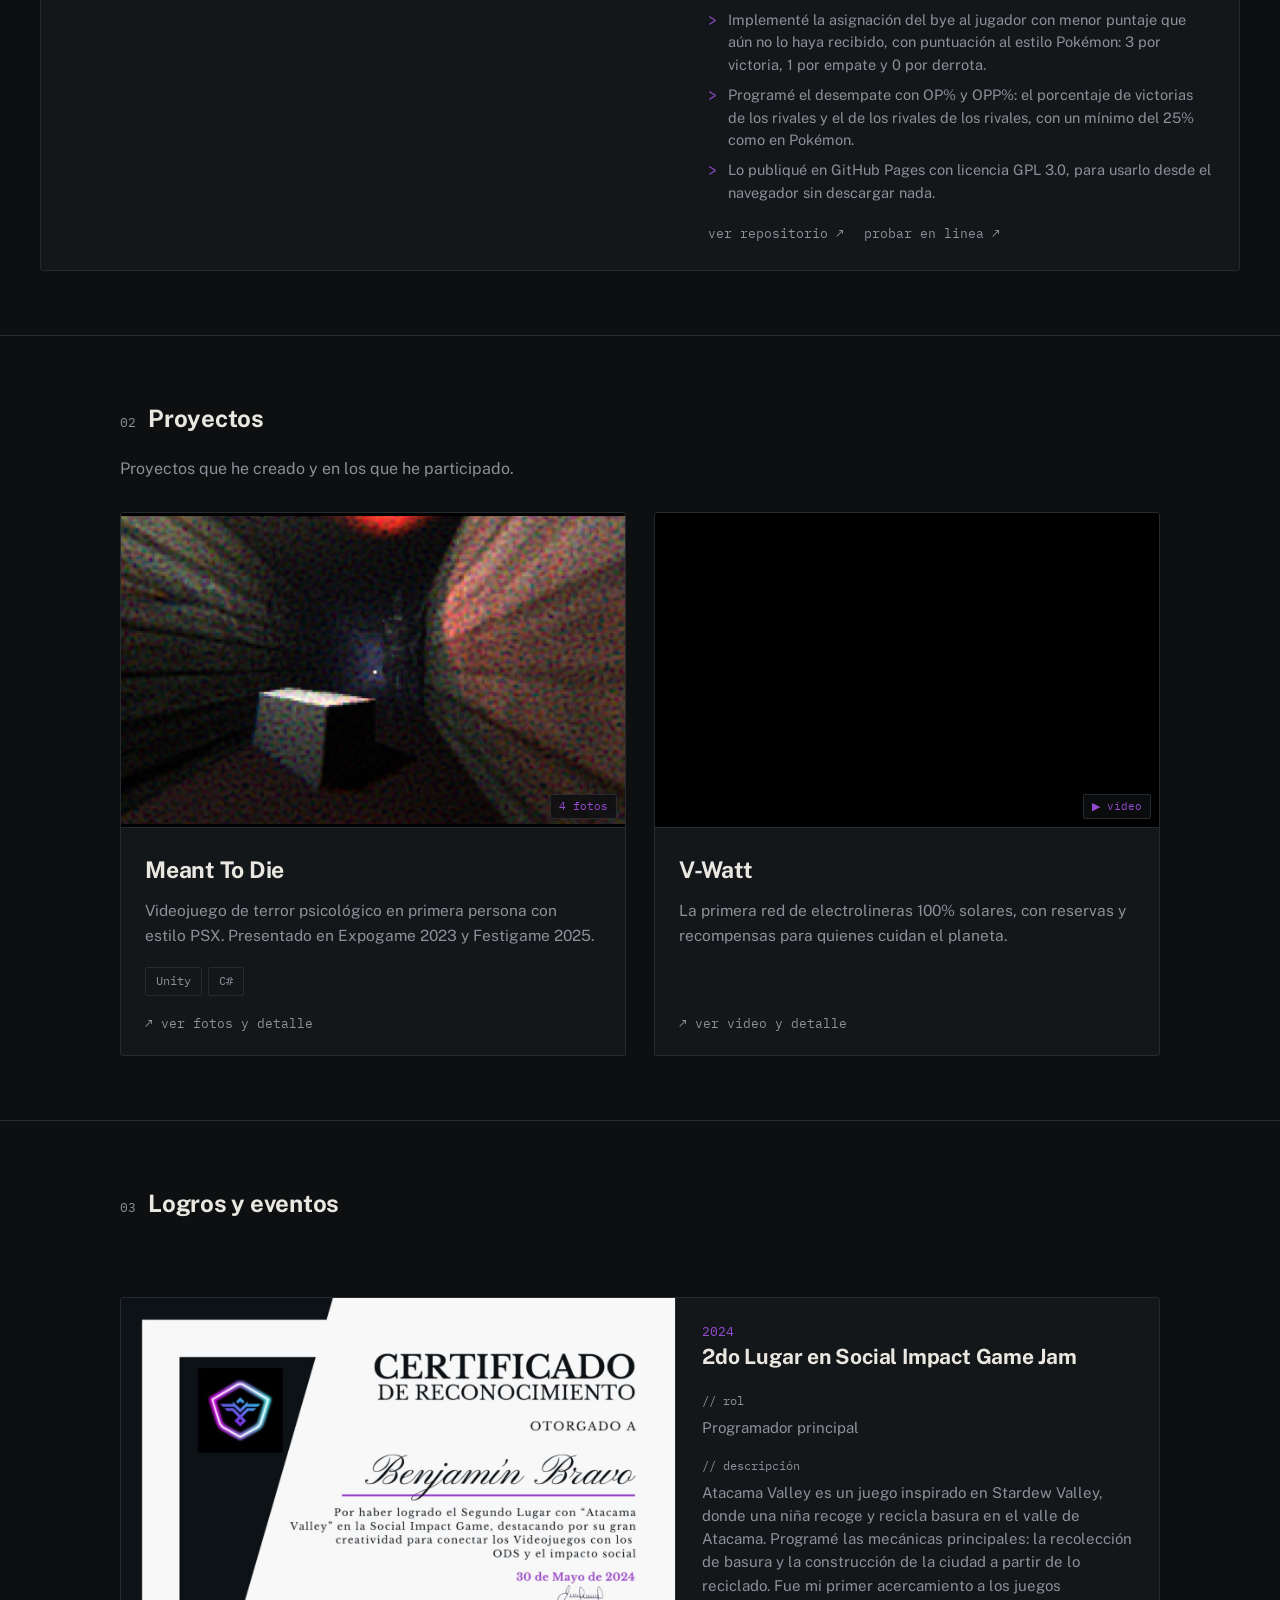
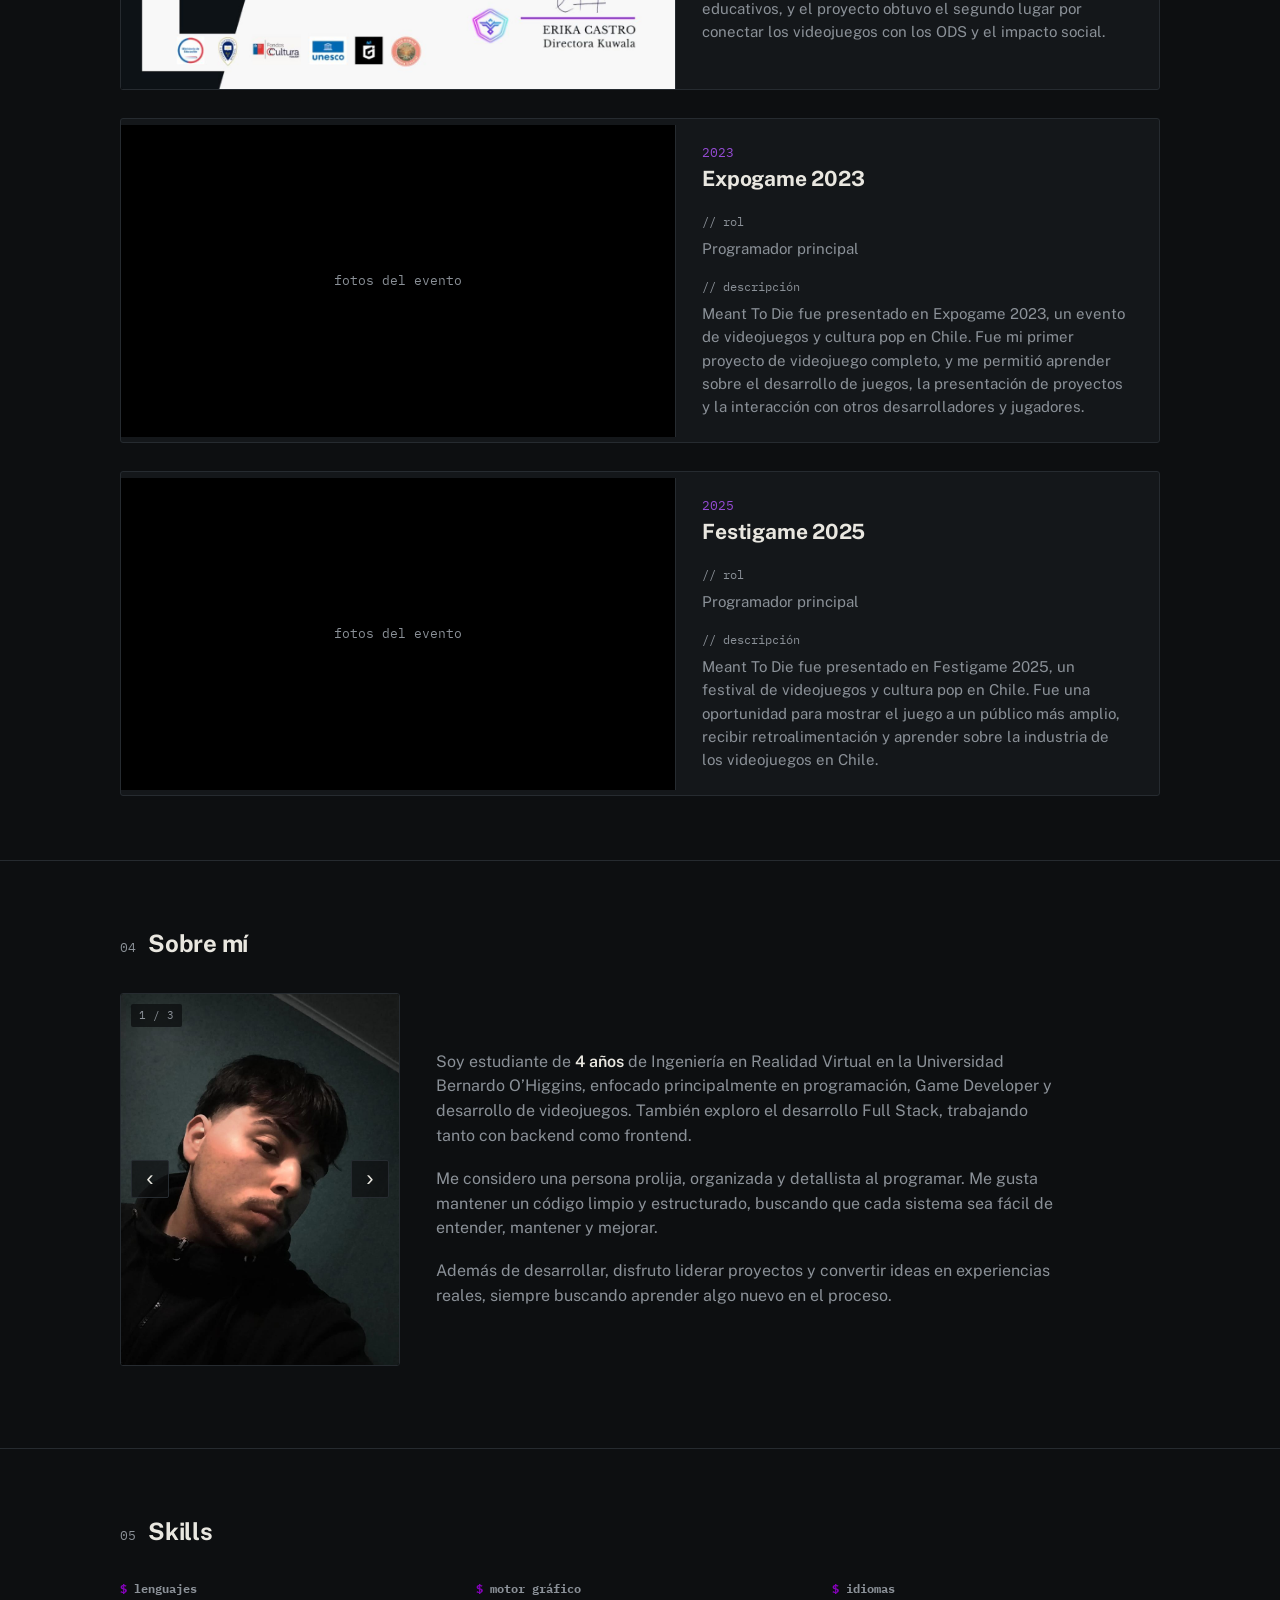
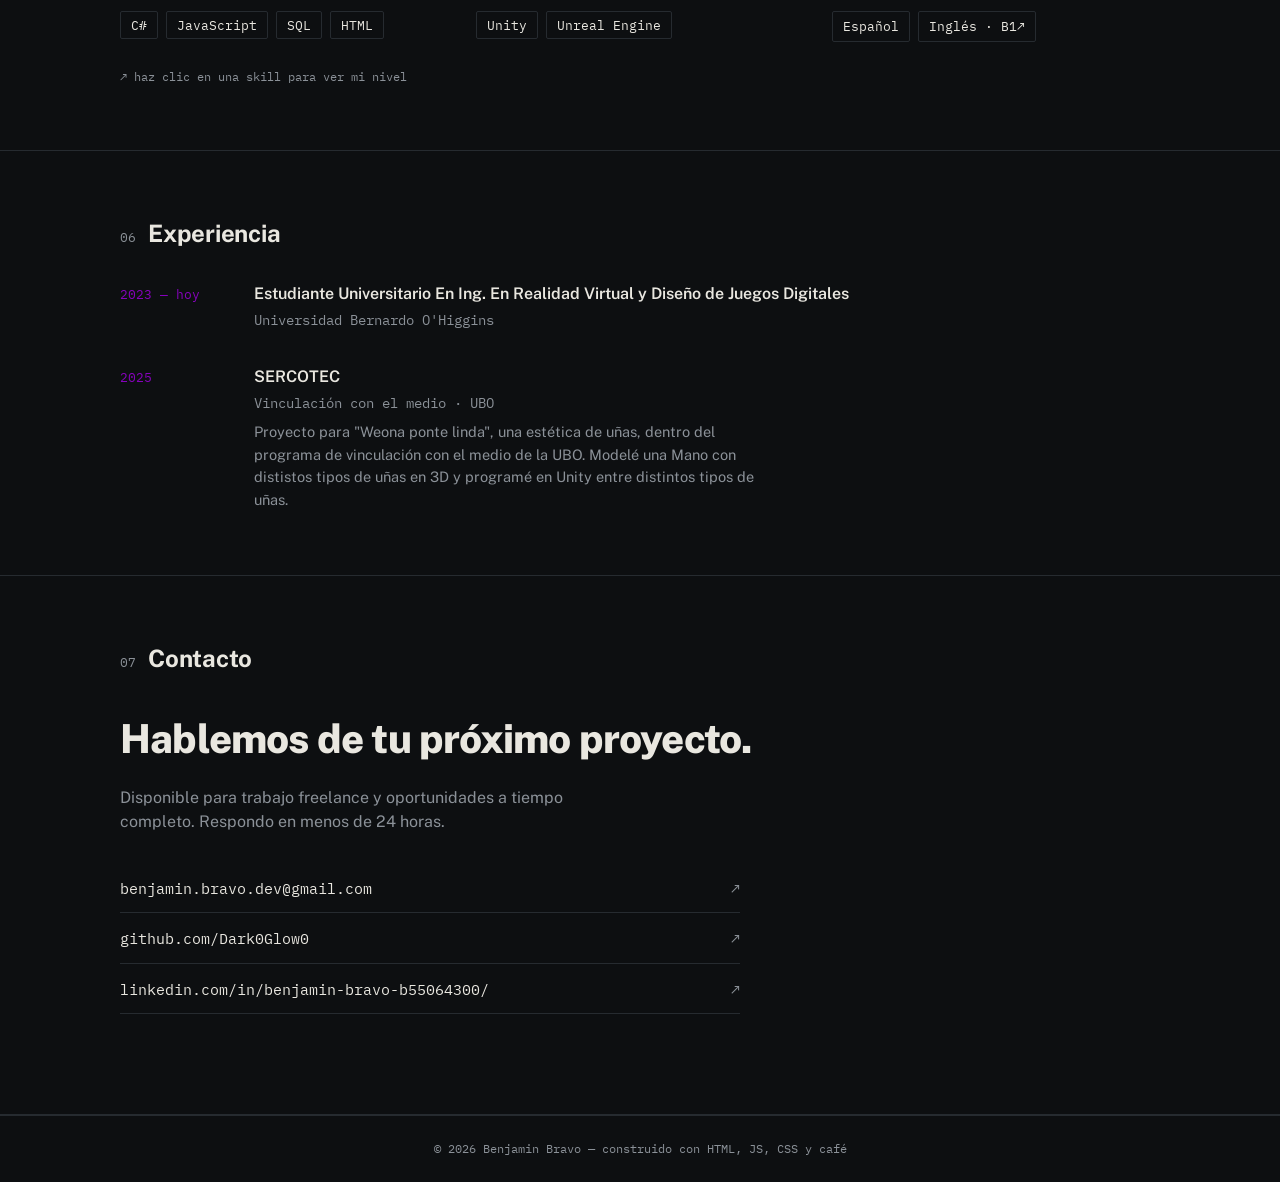
==== commit c92e66cf: "Add photo gallery to About section Replace the single profile photo with a three-image gallery using" ====
--- a/index.html
+++ b/index.html
@@ -1,419 +1,501 @@
 <!DOCTYPE html>
 <html lang="es">
+
 <head>
-<meta charset="UTF-8">
-<meta name="viewport" content="width=device-width, initial-scale=1.0">
-<title>Benjamin Bravo — Desarrollador</title>
-<link rel="stylesheet" href="style.css">
+  <meta charset="UTF-8">
+  <meta name="viewport" content="width=device-width, initial-scale=1.0">
+  <title>Benjamin Bravo — Desarrollador</title>
+  <link rel="stylesheet" href="style.css">
 </head>
+
 <body>
 
-<div class="topbar">
-  <div class="dots"><span></span><span></span><span></span></div>
-  <nav>
-    <a href="#sistemas">sistemas</a>
-    <a href="#proyectos">proyectos</a>
-    <a href="#logros">logros</a>
-    <a href="#sobre-mi">sobre-mi</a>
-    <a href="#skills">skills</a>
-    <a href="#experiencia">experiencia</a>
-    <a href="#contacto">contacto</a>
-  </nav>
-</div>
-
-<!-- HERO -->
-<section class="hero row" id="inicio">
-  <div class="content">
-    <div class="prompt-line"><span class="path">Dark0Glow0</span><span class="cmd"> ~ dev</span></div>
-    <h1 class="name">Benjamin Bravo</h1>
-    <p class="role">Ing. En Realidad Virtual y Diseño de Juegos Digitales</p>
-    <p class="bio">Soy estudiante de <strong>4 años</strong> en Ingeniería en Realidad Virtual en la Universidad Bernardo O’Higgins, enfocado principalmente en programación, Game Developer y desarrollo de videojuegos.</p>
-    <div class="cta-row">
-      <a class="btn btn-primary" href="#proyectos">Ver proyectos</a>
-      <a class="btn btn-ghost" href="#contacto">Escribirme</a>
-      <a class="btn btn-ghost" href="Files/Docs/Benjamin_Bravo_CV.pdf" target="_blank">Descargar CV</a>
-    </div>
+  <div class="topbar">
+    <div class="dots"><span></span><span></span><span></span></div>
+    <nav>
+      <a href="#sistemas">sistemas</a>
+      <a href="#proyectos">proyectos</a>
+      <a href="#logros">logros</a>
+      <a href="#sobre-mi">sobre-mi</a>
+      <a href="#skills">skills</a>
+      <a href="#experiencia">experiencia</a>
+      <a href="#contacto">contacto</a>
+    </nav>
   </div>
-</section>
-
-<!-- SISTEMAS Y MECANICAS -->
-<section class="row" id="sistemas">
-  <div class="content">
-    <div class="section-head">
-      <span class="section-num mono">01</span>
-      <h2 class="section-title">Sistemas y mecánicas</h2>
-    </div>
-    <p class="sys-intro">Mecánicas y sistemas que he programado, explicados paso a paso.</p>
-
-    <div class="sys-list">
-
-      <article class="sys-card">
-        <div class="sys-media" data-name="foto de la mecánica">
-          <img src="Files/Imagenes/Textual Visual Scripting.png" alt="Textual Learning" onerror="this.remove()">
-        </div>
-        <div class="sys-body">
-          <h3 class="sys-title">Textual Learning <span class="sys-status">en desarrollo</span></h3>
-          <p class="sys-stack">C# · Unity · Editor Window · Visual Scripting</p>
-          <p class="sys-label">objetivo</p>
-          <p class="sys-goal">Enseñar a programar a personas que se inician en la programación, mostrando en una ventana de Unity el código C# que se genera a partir de nodos de Unity Visual Scripting.</p>
-          <p class="sys-label">qué hace</p>
-          <ul class="sys-steps">
-            <li>Abre una ventana propia dentro de Unity, con su interfaz y su ruta de menú.</li>
-            <li>Lee el grafo de nodos que se arrastra a la ventana.</li>
-            <li>Reconoce los nodos del grafo mediante un mecanismo de detección automática; actualmente reconoce Start, Update, Debug.Log y sus valores.</li>
-            <li>Actualiza constantemente el código mostrado en la ventana.</li>
-            <li>Reconoce el orden de los nodos leyendo sus conexiones, para mostrar el código ordenado y limpio.</li>
-            <li>Muestra el código generado, con colores según cada tipo de palabra, dentro de un panel oscuro.</li>
-          </ul>
-
-          <p class="sys-label">cómo se construyó</p>
-          <ul class="sys-steps">
-            <li>Creé el script VisualCodeWindow.cs para crear la ventana y su ruta de menú.</li>
-            <li>Implementé dentro de VisualCodeWindow.cs la lectura de los nodos y sus conexiones para mostrarlos en la ventana; pasé de hacerlo de forma manual a automatizar de a poco cada parte importante, hasta lograr una primera versión automatizada.</li>
-            <li>Implementé que el código mostrado se actualice constantemente cuando cambia el grafo.</li>
-            <li>Implementé colores distintivos para cada tipo de palabra, como en un editor de C#.</li>
-          </ul>
-          <a class="sys-link" href="https://github.com/Dark0Glow0/Textual-Learning" target="_blank">ver repositorio ↗</a>
-        </div>
-      </article>
-
-      <article class="sys-card">
-        <div class="sys-media" data-name="video de la mecánica">
-          <video controls preload="metadata" playsinline>
-            <source src="Files/Videos/XR_Remote_Controller.mp4#t=0.5" type="video/mp4" onerror="this.parentElement.remove()">
-          </video>
-        </div>
-        <div class="sys-body">
-          <h3 class="sys-title">XR Remote Controller</h3>
-          <p class="sys-stack">C# · Unity · OpenXR</p>
-          <p class="sys-label">objetivo</p>
-          <p class="sys-goal">Simulador de controladores XR para futuros proyectos</p>
-          <p class="sys-label">qué hace</p>
-          <ul class="sys-steps">
-            <li>Al poner la batería, los controles quedan disponibles.</li>
-            <li>La palanca (lever) enciende el panel de controles.</li>
-            <li>El joystick mueve la posición del avión.</li>
-            <li>Un dial controla su altura y otro su rotación.</li>
-            <li>La perilla (knob) aumenta o disminuye la velocidad.</li>
-            <li>Un texto sobre cada control muestra en tiempo real su estado: encendido, rotación, velocidad y altura.</li>
-            <li>Si se quita la batería con el panel funcionando, todo se apaga, aunque la palanca siga encendida.</li>
-          </ul>
-          
-          <p class="sys-label">cómo se construyó</p>
-          <ul class="sys-steps">
-            <li>Utilicé los recursos de XR Interaction Toolkit y XRI Examples como base para crear el simulador.</li>
-            <li>Programé un script para la batería: al ponerla, da energía a los controles y se activan; al sacarla, los controles se desactivan y el avión deja de funcionar.</li>
-            <li>Esta base me permite ahorrar tiempo al construir paneles de controles de maquinaria o de otro rubro con sistema de energía.</li>
-          </ul>
-          <a class="sys-link" href="https://github.com/Dark0Glow0/XR-Remote-Controller" target="_blank">ver repositorio ↗</a>
-        </div>
-      </article>
-
-      <article class="sys-card">
-        <div class="sys-media" data-name="video de la mecánica">
-          <video controls preload="metadata" playsinline>
-            <source src="Files/Videos/TOM_Sistema_Suizo.mp4#t=0.5" type="video/mp4" onerror="this.parentElement.remove()">
-          </video>
-        </div>
-        <div class="sys-body">
-          <h3 class="sys-title">TOM: Tournament Management System <span class="sys-status">en desarrollo</span></h3>
-          <p class="sys-stack">HTML · CSS · JavaScript · Visual Studio Code</p>
-          <p class="sys-label">objetivo</p>
-          <p class="sys-goal">Gestionar torneos no oficiales de TCG con sistema de rondas suizas, inspirado en el TOM oficial de Pokémon.</p>
-          <p class="sys-label">qué hace</p>
-          <ul class="sys-steps">
-            <li>Define el nombre del torneo y el número de rondas a jugar.</li>
-            <li>Calcula el desempate automáticamente con OP% (Opponents' Win Percentage) y OPP% (Opponents' Opponents' Win Percentage).</li>
-            <li>Agrega y quita participantes; el rating es opcional y solo ordena el primer emparejamiento.</li>
-            <li>Genera cada ronda con emparejamientos de sistema suizo y registra el resultado con botones: victoria 3 puntos, empate 1 punto para cada uno y derrota 0.</li>
-            <li>Asigna un bye (victoria automática) cuando el número de jugadores es impar.</li>
-            <li>Muestra la clasificación ordenada por puntos, con el récord de victorias, derrotas y empates y los porcentajes de desempate.</li>
-          </ul>
-
-          <p class="sys-label">cómo se construyó</p>
-          <ul class="sys-steps">
-            <li>Creé una navegación por pestañas (Configuración, Jugadores, Rondas y Clasificación), con un contador que muestra cuántos jugadores hay inscritos.</li>
-            <li>Guardé todo el estado del torneo en localStorage: jugadores, puntajes, byes, rondas, emparejamientos y resultados, para que no se pierda al recargar la página.</li>
-            <li>Programé el emparejamiento suizo: ordena a los jugadores por puntaje (y por rating en la primera ronda) y evita que se repitan rivales, salvo cuando ya no queda otra opción.</li>
-            <li>Implementé la asignación del bye al jugador con menor puntaje que aún no lo haya recibido, con puntuación al estilo Pokémon: 3 por victoria, 1 por empate y 0 por derrota.</li>
-            <li>Programé el desempate con OP% y OPP%: el porcentaje de victorias de los rivales y el de los rivales de los rivales, con un mínimo del 25% como en Pokémon.</li>
-            <li>Lo publiqué en GitHub Pages con licencia GPL 3.0, para usarlo desde el navegador sin descargar nada.</li>
-          </ul>
-          <a class="sys-link" href="https://github.com/Dark0Glow0/TOM" target="_blank">ver repositorio ↗</a>
-          <a class="sys-link" href="https://dark0glow0.github.io/TOM/" target="_blank">probar en linea ↗</a>
-        </div>
-      </article>
-
+
+  <!-- HERO -->
+  <section class="hero row" id="inicio">
+    <div class="content">
+      <div class="prompt-line"><span class="path">Dark0Glow0</span><span class="cmd"> ~ dev</span></div>
+      <h1 class="name">Benjamin Bravo</h1>
+      <p class="role">Ing. En Realidad Virtual y Diseño de Juegos Digitales</p>
+      <p class="bio">Soy estudiante de <strong>4 años</strong> en Ingeniería en Realidad Virtual en la Universidad
+        Bernardo O’Higgins, enfocado principalmente en programación, Game Developer y desarrollo de videojuegos.</p>
+      <div class="cta-row">
+        <a class="btn btn-primary" href="#proyectos">Ver proyectos</a>
+        <a class="btn btn-ghost" href="#contacto">Escribirme</a>
+        <a class="btn btn-ghost" href="Files/Docs/Benjamin_Bravo_CV.pdf" target="_blank">Descargar CV</a>
+      </div>
+    </div>
+  </section>
+
+  <!-- SISTEMAS Y MECANICAS -->
+  <section class="row" id="sistemas">
+    <div class="content">
+      <div class="section-head">
+        <span class="section-num mono">01</span>
+        <h2 class="section-title">Sistemas y mecánicas</h2>
+      </div>
+      <p class="sys-intro">Mecánicas y sistemas que he programado, explicados paso a paso.</p>
+
+      <div class="sys-list">
+
+        <article class="sys-card">
+          <div class="sys-media" data-name="foto de la mecánica">
+            <img src="Files/Imagenes/Textual Visual Scripting.png" alt="Textual Learning" onerror="this.remove()">
+          </div>
+          <div class="sys-body">
+            <h3 class="sys-title">Textual Learning <span class="sys-status">en desarrollo</span></h3>
+            <p class="sys-stack">C# · Unity · Editor Window · Visual Scripting</p>
+            <p class="sys-label">objetivo</p>
+            <p class="sys-goal">Enseñar a programar a personas que se inician en la programación, mostrando en una
+              ventana de Unity el código C# que se genera a partir de nodos de Unity Visual Scripting.</p>
+            <p class="sys-label">qué hace</p>
+            <ul class="sys-steps">
+              <li>Abre una ventana propia dentro de Unity, con su interfaz y su ruta de menú.</li>
+              <li>Lee el grafo de nodos que se arrastra a la ventana.</li>
+              <li>Reconoce los nodos del grafo mediante un mecanismo de detección automática; actualmente reconoce
+                Start, Update, Debug.Log y sus valores.</li>
+              <li>Actualiza constantemente el código mostrado en la ventana.</li>
+              <li>Reconoce el orden de los nodos leyendo sus conexiones, para mostrar el código ordenado y limpio.</li>
+              <li>Muestra el código generado, con colores según cada tipo de palabra, dentro de un panel oscuro.</li>
+            </ul>
+
+            <p class="sys-label">cómo se construyó</p>
+            <ul class="sys-steps">
+              <li>Creé el script VisualCodeWindow.cs para crear la ventana y su ruta de menú.</li>
+              <li>Implementé dentro de VisualCodeWindow.cs la lectura de los nodos y sus conexiones para mostrarlos en
+                la ventana; pasé de hacerlo de forma manual a automatizar de a poco cada parte importante, hasta lograr
+                una primera versión automatizada.</li>
+              <li>Implementé que el código mostrado se actualice constantemente cuando cambia el grafo.</li>
+              <li>Implementé colores distintivos para cada tipo de palabra, como en un editor de C#.</li>
+            </ul>
+            <a class="sys-link" href="https://github.com/Dark0Glow0/Textual-Learning" target="_blank">ver repositorio
+              ↗</a>
+          </div>
+        </article>
+
+        <article class="sys-card">
+          <div class="sys-media" data-name="video de la mecánica">
+            <video controls preload="metadata" playsinline>
+              <source src="Files/Videos/XR_Remote_Controller.mp4#t=0.5" type="video/mp4"
+                onerror="this.parentElement.remove()">
+            </video>
+          </div>
+          <div class="sys-body">
+            <h3 class="sys-title">XR Remote Controller</h3>
+            <p class="sys-stack">C# · Unity · OpenXR</p>
+            <p class="sys-label">objetivo</p>
+            <p class="sys-goal">Simulador de controladores XR para futuros proyectos</p>
+            <p class="sys-label">qué hace</p>
+            <ul class="sys-steps">
+              <li>Al poner la batería, los controles quedan disponibles.</li>
+              <li>La palanca (lever) enciende el panel de controles.</li>
+              <li>El joystick mueve la posición del avión.</li>
+              <li>Un dial controla su altura y otro su rotación.</li>
+              <li>La perilla (knob) aumenta o disminuye la velocidad.</li>
+              <li>Un texto sobre cada control muestra en tiempo real su estado: encendido, rotación, velocidad y altura.
+              </li>
+              <li>Si se quita la batería con el panel funcionando, todo se apaga, aunque la palanca siga encendida.</li>
+            </ul>
+
+            <p class="sys-label">cómo se construyó</p>
+            <ul class="sys-steps">
+              <li>Utilicé los recursos de XR Interaction Toolkit y XRI Examples como base para crear el simulador.</li>
+              <li>Programé un script para la batería: al ponerla, da energía a los controles y se activan; al sacarla,
+                los controles se desactivan y el avión deja de funcionar.</li>
+              <li>Esta base me permite ahorrar tiempo al construir paneles de controles de maquinaria o de otro rubro
+                con sistema de energía.</li>
+            </ul>
+            <a class="sys-link" href="https://github.com/Dark0Glow0/XR-Remote-Controller" target="_blank">ver
+              repositorio ↗</a>
+          </div>
+        </article>
+
+        <article class="sys-card">
+          <div class="sys-media" data-name="video de la mecánica">
+            <video controls preload="metadata" playsinline>
+              <source src="Files/Videos/TOM_Sistema_Suizo.mp4#t=0.5" type="video/mp4"
+                onerror="this.parentElement.remove()">
+            </video>
+          </div>
+          <div class="sys-body">
+            <h3 class="sys-title">TOM: Tournament Management System <span class="sys-status">en desarrollo</span></h3>
+            <p class="sys-stack">HTML · CSS · JavaScript · Visual Studio Code</p>
+            <p class="sys-label">objetivo</p>
+            <p class="sys-goal">Gestionar torneos no oficiales de TCG con sistema de rondas suizas, inspirado en el TOM
+              oficial de Pokémon.</p>
+            <p class="sys-label">qué hace</p>
+            <ul class="sys-steps">
+              <li>Define el nombre del torneo y el número de rondas a jugar.</li>
+              <li>Calcula el desempate automáticamente con OP% (Opponents' Win Percentage) y OPP% (Opponents' Opponents'
+                Win Percentage).</li>
+              <li>Agrega y quita participantes; el rating es opcional y solo ordena el primer emparejamiento.</li>
+              <li>Genera cada ronda con emparejamientos de sistema suizo y registra el resultado con botones: victoria 3
+                puntos, empate 1 punto para cada uno y derrota 0.</li>
+              <li>Asigna un bye (victoria automática) cuando el número de jugadores es impar.</li>
+              <li>Muestra la clasificación ordenada por puntos, con el récord de victorias, derrotas y empates y los
+                porcentajes de desempate.</li>
+            </ul>
+
+            <p class="sys-label">cómo se construyó</p>
+            <ul class="sys-steps">
+              <li>Creé una navegación por pestañas (Configuración, Jugadores, Rondas y Clasificación), con un contador
+                que muestra cuántos jugadores hay inscritos.</li>
+              <li>Guardé todo el estado del torneo en localStorage: jugadores, puntajes, byes, rondas, emparejamientos y
+                resultados, para que no se pierda al recargar la página.</li>
+              <li>Programé el emparejamiento suizo: ordena a los jugadores por puntaje (y por rating en la primera
+                ronda) y evita que se repitan rivales, salvo cuando ya no queda otra opción.</li>
+              <li>Implementé la asignación del bye al jugador con menor puntaje que aún no lo haya recibido, con
+                puntuación al estilo Pokémon: 3 por victoria, 1 por empate y 0 por derrota.</li>
+              <li>Programé el desempate con OP% y OPP%: el porcentaje de victorias de los rivales y el de los rivales de
+                los rivales, con un mínimo del 25% como en Pokémon.</li>
+              <li>Lo publiqué en GitHub Pages con licencia GPL 3.0, para usarlo desde el navegador sin descargar nada.
+              </li>
+            </ul>
+            <a class="sys-link" href="https://github.com/Dark0Glow0/TOM" target="_blank">ver repositorio ↗</a>
+            <a class="sys-link" href="https://dark0glow0.github.io/TOM/" target="_blank">probar en linea ↗</a>
+          </div>
+        </article>
+
+      </div>
+    </div>
+  </section>
+
+  <!-- PROYECTOS -->
+  <section class="row" id="proyectos">
+    <div class="content">
+      <div class="section-head">
+        <span class="section-num mono">02</span>
+        <h2 class="section-title">Proyectos</h2>
+      </div>
+      <p class="sys-intro">Proyectos que he creado y en los que he participado.</p>
+
+      <div class="project-grid">
+
+        <article class="project-card" tabindex="0" role="button" aria-label="Ver proyecto Meant To Die"
+          onclick="openModal('modal-ruteo')">
+          <div class="card-cover">
+            <img src="Files/Imagenes/MTD_1.png" alt="Meant To Die">
+            <span class="card-badge">4 fotos</span>
+          </div>
+          <div class="card-body">
+            <h3 class="card-title">Meant To Die</h3>
+            <!-- RESUMEN de la tarjeta (texto corto). El texto largo está dentro del modal más abajo. -->
+            <p class="card-desc">Videojuego de terror psicológico en primera persona con estilo PSX. Presentado en
+              Expogame 2023 y Festigame 2025.</p>
+            <div class="project-tags"><span class="tag">Unity</span><span class="tag">C#</span></div>
+            <p class="project-open-hint">ver fotos y detalle</p>
+          </div>
+        </article>
+
+        <article class="project-card" tabindex="0" role="button" aria-label="Ver proyecto V-Watt"
+          onclick="openModal('modal-notas')">
+          <div class="card-cover">
+            <video muted playsinline preload="metadata" src="Files/Videos/Gasolinera_Final.mp4#t=0.5"></video>
+            <span class="card-badge">▶ video</span>
+          </div>
+          <div class="card-body">
+            <h3 class="card-title">V-Watt</h3>
+            <!-- RESUMEN de la tarjeta (texto corto). El texto largo está dentro del modal más abajo. -->
+            <p class="card-desc">La primera red de electrolineras 100% solares, con reservas y recompensas para quienes
+              cuidan el planeta.</p>
+            <p class="project-open-hint">ver video y detalle</p>
+          </div>
+        </article>
+
+      </div>
+    </div>
+  </section>
+
+  <!-- LOGROS Y EVENTOS -->
+  <section class="row" id="logros">
+    <div class="content">
+      <div class="section-head">
+        <span class="section-num mono">03</span>
+        <h2 class="section-title">Logros y eventos</h2>
+      </div>
+      <p class="sys-intro">Eventos, competencias y game jams en los que he participado.</p>
+
+      <div class="sys-list">
+
+        <article class="sys-card ach-card">
+          <div class="sys-media ach-media" data-name="fotos del evento">
+            <img src="Files/Imagenes/Certificado_Game_Jam.jpg" alt="Foto del evento " onerror="this.remove()">
+          </div>
+          <div class="sys-body">
+            <p class="sys-stack">2024</p>
+            <h3 class="sys-title">2do Lugar en Social Impact Game Jam</h3>
+            <p class="sys-label">rol</p>
+            <p class="sys-goal">Programador principal</p>
+            <p class="sys-label">descripción</p>
+            <p class="sys-goal">Atacama Valley es un juego inspirado en Stardew Valley, donde una niña recoge y recicla
+              basura en el valle de Atacama. Programé las mecánicas principales: la recolección de basura y la
+              construcción de la ciudad a partir de lo reciclado. Fue mi primer acercamiento a los juegos educativos, y
+              el proyecto obtuvo el segundo lugar por conectar los videojuegos con los ODS y el impacto social.</p>
+          </div>
+        </article>
+
+        <article class="sys-card ach-card">
+          <div class="sys-media ach-media" data-name="fotos del evento">
+            <img src="Files/Imagenes/logro2_1.jpg" alt="Foto del evento " onerror="this.remove()">
+          </div>
+          <div class="sys-body">
+            <p class="sys-stack">2023</p>
+            <h3 class="sys-title">Expogame 2023</h3>
+            <p class="sys-label">rol</p>
+            <p class="sys-goal">Programador principal</p>
+            <p class="sys-label">descripción</p>
+            <p class="sys-goal">Meant To Die fue presentado en Expogame 2023, un evento de videojuegos y cultura pop en
+              Chile. Fue mi primer proyecto de videojuego completo, y me permitió aprender sobre el desarrollo de
+              juegos, la presentación de proyectos y la interacción con otros desarrolladores y jugadores.</p>
+          </div>
+        </article>
+
+        <article class="sys-card ach-card">
+          <div class="sys-media ach-media" data-name="fotos del evento">
+            <img src="Files/Imagenes/logro3_1.jpg" alt="Foto del evento " onerror="this.remove()">
+          </div>
+          <div class="sys-body">
+            <p class="sys-stack">2025</p>
+            <h3 class="sys-title">Festigame 2025</h3>
+            <p class="sys-label">rol</p>
+            <p class="sys-goal">Programador principal</p>
+            <p class="sys-label">descripción</p>
+            <p class="sys-goal">Meant To Die fue presentado en Festigame 2025, un festival de videojuegos y cultura pop
+              en Chile. Fue una oportunidad para mostrar el juego a un público más amplio, recibir retroalimentación y
+              aprender sobre la industria de los videojuegos en Chile.</p>
+          </div>
+        </article>
+
+      </div>
+    </div>
+  </section>
+
+
+  <!-- SOBRE MI -->
+  <section class="row" id="sobre-mi">
+    <div class="content">
+      <div class="section-head">
+        <span class="section-num mono">04</span>
+        <h2 class="section-title">Sobre mí</h2>
+      </div>
+      <div class="about-grid">
+        <!-- galería de fotos (usa el mismo JS de los modales) -->
+        <div class="gallery about-gallery">
+          <div class="gallery-stage">
+            <button class="g-arrow g-prev" type="button" aria-label="Anterior">‹</button>
+            <button class="g-arrow g-next" type="button" aria-label="Siguiente">›</button>
+            <span class="g-count"></span>
+          </div>
+          <div class="gallery-thumbs">
+            <button class="g-thumb" type="button" data-type="image" data-src="Files/Imagenes/Benja_3.jpeg" data-alt="Benja 3"><img
+                src="Files/Imagenes/Benja_3.jpeg" alt="Benja 3"></button>
+            <button class="g-thumb" type="button" data-type="image" data-src="Files/Imagenes/Benja_2.jpeg" data-alt="Benja 2"><img
+                src="Files/Imagenes/Benja_2.jpeg" alt="Benja 2"></button>
+            <button class="g-thumb" type="button" data-type="image" data-src="Files/Imagenes/Benja_1.jpeg" data-alt="Benja 1"><img
+                src="Files/Imagenes/Benja_1.jpeg" alt="Benja 1"></button>
+          </div>
+        </div>
+
+        <!-- texto -->
+        <div class="about-body">
+          <p class="about-text">Soy estudiante de <strong>4 años</strong> de Ingeniería en Realidad Virtual en la
+            Universidad Bernardo O’Higgins, enfocado principalmente en programación, Game Developer y desarrollo de
+            videojuegos. También exploro el desarrollo Full Stack, trabajando tanto con backend como frontend.</p>
+          <p class="about-text">Me considero una persona prolija, organizada y detallista al programar. Me gusta
+            mantener un código limpio y estructurado, buscando que cada sistema sea fácil de entender, mantener y
+            mejorar.</p>
+          <p class="about-text">Además de desarrollar, disfruto liderar proyectos y convertir ideas en experiencias
+            reales, siempre buscando aprender algo nuevo en el proceso.</p>
+        </div>
+      </div>
+    </div>
+  </section>
+
+  <!-- SKILLS -->
+  <section class="row" id="skills">
+    <div class="content">
+      <div class="section-head">
+        <span class="section-num mono">05</span>
+        <h2 class="section-title">Skills</h2>
+      </div>
+      <div class="skill-groups">
+        <div class="skill-group">
+          <h3>lenguajes</h3>
+          <div class="skill-tags">
+            <button class="tag skill-btn" data-level="85">C#</button>
+            <button class="tag skill-btn" data-level="65">JavaScript</button>
+            <button class="tag skill-btn" data-level="60">SQL</button>
+            <button class="tag skill-btn" data-level="75">HTML</button>
+          </div>
+          <div class="skill-meter" aria-live="polite"></div>
+        </div>
+        <div class="skill-group">
+          <h3>Motor Gráfico</h3>
+          <div class="skill-tags">
+            <button class="tag skill-btn" data-level="85">Unity</button>
+            <button class="tag skill-btn" data-level="50">Unreal Engine</button>
+          </div>
+          <div class="skill-meter" aria-live="polite"></div>
+        </div>
+        <div class="skill-group">
+          <h3>idiomas</h3>
+          <div class="skill-tags">
+            <span class="tag">Español</span>
+            <a class="tag" href="Files/Docs/Oxford_Certificado.pdf" target="_blank">Inglés · B1↗</a>
+          </div>
+        </div>
+      </div>
+      <p class="skill-hint">↗ haz clic en una skill para ver mi nivel</p>
+    </div>
+  </section>
+
+  <!-- MODALES DE PROYECTO -->
+  <div class="modal-overlay" id="modal-ruteo" onclick="closeOnBackdrop(event, 'modal-ruteo')">
+    <div class="modal-box">
+      <div class="modal-head">
+        <span class="fname">Meant To Die</span>
+        <button class="modal-close" onclick="closeModal('modal-ruteo')">cerrar ✕</button>
+      </div>
+      <div class="modal-body">
+        <div class="gallery">
+          <div class="gallery-stage">
+            <button class="g-arrow g-prev" type="button" aria-label="Anterior">‹</button>
+            <button class="g-arrow g-next" type="button" aria-label="Siguiente">›</button>
+            <span class="g-count"></span>
+          </div>
+          <div class="gallery-thumbs">
+            <button class="g-thumb" type="button" data-type="image" data-src="Files/Imagenes/MTD_1.png"
+              data-alt="Meant To Die, captura 1"><img src="Files/Imagenes/MTD_1.png" alt=""></button>
+            <button class="g-thumb" type="button" data-type="image" data-src="Files/Imagenes/MTD_2.png"
+              data-alt="Meant To Die, captura 2"><img src="Files/Imagenes/MTD_2.png" alt=""></button>
+            <button class="g-thumb" type="button" data-type="image" data-src="Files/Imagenes/MTD_3.png"
+              data-alt="Meant To Die, captura 3"><img src="Files/Imagenes/MTD_3.png" alt=""></button>
+            <button class="g-thumb" type="button" data-type="image" data-src="Files/Imagenes/MTD_4.png"
+              data-alt="Meant To Die, captura 4"><img src="Files/Imagenes/MTD_4.png" alt=""></button>
+          </div>
+        </div>
+        <p class="modal-desc">Meant To Die es un juego de <strong>terror psicológico y suspenso en primera
+            persona</strong>, que buscan una experiencia que les genere inmersión total a través del estilo PSX, la
+          falta de interfaz y mecánicas centradas en mantener la cordura para no morir y evitar alucinaciones, deberás
+          sobrevivir a los demonios internos del protagonista debido a sus brotes mientras sus propias acciones pueden
+          llevarlo a la muerte.</p>
+        <p class="modal-desc">Meant To Die fue presentado en <strong>Expogame 2023</strong> y <strong>Festigame
+            2025</strong>.</p>
+        <div class="modal-tags">
+          <span class="tag">Unity</span><span class="tag">C#</span>
+        </div>
+        <div class="modal-links">
+          <a href="https://www.instagram.com/psychorrorgames/" target="_blank">ver instagram ↗</a>
+        </div>
+      </div>
     </div>
   </div>
-</section>
-
-<!-- PROYECTOS -->
-<section class="row" id="proyectos">
-  <div class="content">
-    <div class="section-head">
-      <span class="section-num mono">02</span>
-      <h2 class="section-title">Proyectos</h2>
-    </div>
-    <p class="sys-intro">Proyectos que he creado y en los que he participado.</p>
-
-    <div class="project-grid">
-
-      <article class="project-card" tabindex="0" role="button" aria-label="Ver proyecto Meant To Die" onclick="openModal('modal-ruteo')">
-        <div class="card-cover">
-          <img src="Files/Imagenes/MTD_1.png" alt="Meant To Die">
-          <span class="card-badge">4 fotos</span>
-        </div>
-        <div class="card-body">
-          <h3 class="card-title">Meant To Die</h3>
-          <!-- RESUMEN de la tarjeta (texto corto). El texto largo está dentro del modal más abajo. -->
-          <p class="card-desc">Videojuego de terror psicológico en primera persona con estilo PSX. Presentado en Expogame 2023 y Festigame 2025.</p>
-          <div class="project-tags"><span class="tag">Unity</span><span class="tag">C#</span></div>
-          <p class="project-open-hint">ver fotos y detalle</p>
-        </div>
-      </article>
-
-      <article class="project-card" tabindex="0" role="button" aria-label="Ver proyecto V-Watt" onclick="openModal('modal-notas')">
-        <div class="card-cover">
-          <video muted playsinline preload="metadata" src="Files/Videos/Gasolinera_Final.mp4#t=0.5"></video>
-          <span class="card-badge">▶ video</span>
-        </div>
-        <div class="card-body">
-          <h3 class="card-title">V-Watt</h3>
-          <!-- RESUMEN de la tarjeta (texto corto). El texto largo está dentro del modal más abajo. -->
-          <p class="card-desc">La primera red de electrolineras 100% solares, con reservas y recompensas para quienes cuidan el planeta.</p>
-          <p class="project-open-hint">ver video y detalle</p>
-        </div>
-      </article>
-
+
+  <div class="modal-overlay" id="modal-notas" onclick="closeOnBackdrop(event, 'modal-notas')">
+    <div class="modal-box">
+      <div class="modal-head">
+        <span class="fname">V-Watt</span>
+        <button class="modal-close" onclick="closeModal('modal-notas')">cerrar ✕</button>
+      </div>
+      <div class="modal-body">
+        <div class="gallery">
+          <div class="gallery-stage">
+            <button class="g-arrow g-prev" type="button" aria-label="Anterior">‹</button>
+            <button class="g-arrow g-next" type="button" aria-label="Siguiente">›</button>
+            <span class="g-count"></span>
+          </div>
+          <div class="gallery-thumbs">
+            <button class="g-thumb" type="button" data-type="video" data-src="Files/Videos/Gasolinera_Final.mp4"><video
+                muted preload="metadata" src="Files/Videos/Gasolinera_Final.mp4#t=0.5"></video><span
+                class="g-play">▶</span></button>
+          </div>
+        </div>
+        <p class="modal-desc"><strong>próxima estación hacia la próxima generación</strong>.</p>
+        <p class="modal-desc"><strong>¡Es hora de conducir diferente!</strong></p>
+        <p class="modal-desc">En V-Watt, estamos construyendo el futuro sostenible, un cargador a la vez. Somos la
+          primera red de electrolineras 100% solares, diseñadas para liberar a los conductores de las energías
+          contaminantes y los gases de efecto invernadero.</p>
+        <p class="modal-desc">Nuestro compromiso es doble: Energía Limpia, Impulsamos tu auto eléctrico directamente con
+          la energía del sol, reduciendo drásticamente la huella de carbono de cada viaje. Incentivos Verdes, Hemos
+          creado un sistema de reservas y recompensas para premiar tu elección de cuidar el planeta, invitándote a
+          formar parte activa de la solución. Dejemos atrás la gasolina.</p>
+        <p class="modal-desc">Abracemos la energía ilimitada y limpia. ¡Únete a V-Watt y recarga tu vehículo mientras
+          impulsamos juntos un planeta más verde!</p>
+        <div class="modal-links">
+          <a href="https://canva.link/xlicubz83bnzgkk" target="_blank">ver presentación ↗</a>
+        </div>
+      </div>
     </div>
   </div>
-</section>
-
-<!-- LOGROS Y EVENTOS -->
-<section class="row" id="logros">
-  <div class="content">
-    <div class="section-head">
-      <span class="section-num mono">03</span>
-      <h2 class="section-title">Logros y eventos</h2>
-    </div>
-    <p class="sys-intro">Eventos, competencias y game jams en los que he participado.</p>
-
-    <div class="sys-list">
-
-      <article class="sys-card ach-card">
-        <div class="sys-media ach-media" data-name="fotos del evento">
-          <img src="Files/Imagenes/Certificado_Game_Jam.jpg" alt="Foto del evento " onerror="this.remove()">
-        </div>
-        <div class="sys-body">
-          <p class="sys-stack">2024</p>
-          <h3 class="sys-title">2do Lugar en Social Impact Game Jam</h3>
-          <p class="sys-label">rol</p>
-          <p class="sys-goal">Programador principal</p>
-          <p class="sys-label">descripción</p>
-          <p class="sys-goal">Atacama Valley es un juego inspirado en Stardew Valley, donde una niña recoge y recicla basura en el valle de Atacama. Programé las mecánicas principales: la recolección de basura y la construcción de la ciudad a partir de lo reciclado. Fue mi primer acercamiento a los juegos educativos, y el proyecto obtuvo el segundo lugar por conectar los videojuegos con los ODS y el impacto social.</p>
-        </div>
-      </article>
-
-      <article class="sys-card ach-card">
-        <div class="sys-media ach-media" data-name="fotos del evento">
-          <img src="Files/Imagenes/logro2_1.jpg" alt="Foto del evento " onerror="this.remove()">
-        </div>
-        <div class="sys-body">
-          <p class="sys-stack">2023</p>
-          <h3 class="sys-title">Expogame 2023</h3>
-          <p class="sys-label">rol</p>
-          <p class="sys-goal">Programador principal</p>
-          <p class="sys-label">descripción</p>
-          <p class="sys-goal">Meant To Die fue presentado en Expogame 2023, un evento de videojuegos y cultura pop en Chile. Fue mi primer proyecto de videojuego completo, y me permitió aprender sobre el desarrollo de juegos, la presentación de proyectos y la interacción con otros desarrolladores y jugadores.</p>
-        </div>
-      </article>
-
-      <article class="sys-card ach-card">
-        <div class="sys-media ach-media" data-name="fotos del evento">
-          <img src="Files/Imagenes/logro3_1.jpg" alt="Foto del evento " onerror="this.remove()">
-        </div>
-        <div class="sys-body">
-          <p class="sys-stack">2025</p>
-          <h3 class="sys-title">Festigame 2025</h3>
-          <p class="sys-label">rol</p>
-          <p class="sys-goal">Programador principal</p>
-          <p class="sys-label">descripción</p>
-          <p class="sys-goal">Meant To Die fue presentado en Festigame 2025, un festival de videojuegos y cultura pop en Chile. Fue una oportunidad para mostrar el juego a un público más amplio, recibir retroalimentación y aprender sobre la industria de los videojuegos en Chile.</p>
-        </div>
-      </article>
-
-    </div>
-  </div>
-</section>
-
-
-<!-- SOBRE MI -->
-<section class="row" id="sobre-mi">
-  <div class="content">
-    <div class="section-head">
-      <span class="section-num mono">04</span>
-      <h2 class="section-title">Sobre mí</h2>
-    </div>
-    <div class = "about-grid">
-      <img class = "about-photo" src="Files/Imagenes/Foto_Perfil.jpg" alt="Foto de perfil de Benjamin Bravo">
-      <div class = "about-body"></div>
-      <p class="about-text">Soy estudiante de <strong>4 años</strong> de Ingeniería en Realidad Virtual en la Universidad Bernardo O’Higgins, enfocado principalmente en programación, Game Developer y desarrollo de videojuegos. También exploro el desarrollo Full Stack, trabajando tanto con backend como frontend.</p>
-    <p class="about-text">Me considero una persona prolija, organizada y detallista al programar. Me gusta mantener un código limpio y estructurado, buscando que cada sistema sea fácil de entender, mantener y mejorar.</p>
-    <p class="about-text">Además de desarrollar, disfruto liderar proyectos y convertir ideas en experiencias reales, siempre buscando aprender algo nuevo en el proceso.</p>
-    </div>
-  </div>
-</section>
-
-<!-- SKILLS -->
-<section class="row" id="skills">
-  <div class="content">
-    <div class="section-head">
-      <span class="section-num mono">05</span>
-      <h2 class="section-title">Skills</h2>
-    </div>
-    <div class="skill-groups">
-      <div class="skill-group">
-        <h3>lenguajes</h3>
-        <div class="skill-tags">
-          <button class="tag skill-btn" data-level="85">C#</button>
-          <button class="tag skill-btn" data-level="65">JavaScript</button>
-          <button class="tag skill-btn" data-level="60">SQL</button>
-          <button class="tag skill-btn" data-level="75">HTML</button>
-        </div>
-        <div class="skill-meter" aria-live="polite"></div>
-      </div>
-      <div class="skill-group">
-        <h3>Motor Gráfico</h3>
-        <div class="skill-tags">
-          <button class="tag skill-btn" data-level="85">Unity</button>
-          <button class="tag skill-btn" data-level="50">Unreal Engine</button>
-        </div>
-        <div class="skill-meter" aria-live="polite"></div>
-      </div>
-      <div class="skill-group">
-        <h3>idiomas</h3>
-        <div class="skill-tags">
-          <span class="tag">Español</span>
-          <a class="tag" href="Files/Docs/Oxford_Certificado.pdf" target="_blank">Inglés · B1↗</a>
-        </div>
-      </div>
-    </div>
-    <p class="skill-hint">↗ haz clic en una skill para ver mi nivel</p>
-  </div>
-</section>
-
-<!-- MODALES DE PROYECTO -->
-<div class="modal-overlay" id="modal-ruteo" onclick="closeOnBackdrop(event, 'modal-ruteo')">
-  <div class="modal-box">
-    <div class="modal-head">
-      <span class="fname">Meant To Die</span>
-      <button class="modal-close" onclick="closeModal('modal-ruteo')">cerrar ✕</button>
-    </div>
-    <div class="modal-body">
-      <div class="gallery">
-        <div class="gallery-stage">
-          <button class="g-arrow g-prev" type="button" aria-label="Anterior">‹</button>
-          <button class="g-arrow g-next" type="button" aria-label="Siguiente">›</button>
-          <span class="g-count"></span>
-        </div>
-        <div class="gallery-thumbs">
-          <button class="g-thumb" type="button" data-type="image" data-src="Files/Imagenes/MTD_1.png" data-alt="Meant To Die, captura 1"><img src="Files/Imagenes/MTD_1.png" alt=""></button>
-          <button class="g-thumb" type="button" data-type="image" data-src="Files/Imagenes/MTD_2.png" data-alt="Meant To Die, captura 2"><img src="Files/Imagenes/MTD_2.png" alt=""></button>
-          <button class="g-thumb" type="button" data-type="image" data-src="Files/Imagenes/MTD_3.png" data-alt="Meant To Die, captura 3"><img src="Files/Imagenes/MTD_3.png" alt=""></button>
-          <button class="g-thumb" type="button" data-type="image" data-src="Files/Imagenes/MTD_4.png" data-alt="Meant To Die, captura 4"><img src="Files/Imagenes/MTD_4.png" alt=""></button>
-        </div>
-      </div>
-      <p class="modal-desc">Meant To Die es un juego de <strong>terror psicológico y suspenso en primera persona</strong>, que buscan una experiencia que les genere inmersión total a través del estilo PSX, la falta de interfaz y mecánicas centradas en mantener la cordura para no morir y evitar alucinaciones, deberás sobrevivir a los demonios internos del protagonista debido a sus brotes mientras sus propias acciones pueden llevarlo a la muerte.</p>
-      <p class="modal-desc">Meant To Die fue presentado en <strong>Expogame 2023</strong> y <strong>Festigame 2025</strong>.</p>
-      <div class="modal-tags">
-        <span class="tag">Unity</span><span class="tag">C#</span>
-      </div>
-      <div class="modal-links">
-        <a href="https://www.instagram.com/psychorrorgames/" target="_blank">ver instagram ↗</a>
-      </div>
-    </div>
-  </div>
-</div>
-
-<div class="modal-overlay" id="modal-notas" onclick="closeOnBackdrop(event, 'modal-notas')">
-  <div class="modal-box">
-    <div class="modal-head">
-      <span class="fname">V-Watt</span>
-      <button class="modal-close" onclick="closeModal('modal-notas')">cerrar ✕</button>
-    </div>
-    <div class="modal-body">
-      <div class="gallery">
-        <div class="gallery-stage">
-          <button class="g-arrow g-prev" type="button" aria-label="Anterior">‹</button>
-          <button class="g-arrow g-next" type="button" aria-label="Siguiente">›</button>
-          <span class="g-count"></span>
-        </div>
-        <div class="gallery-thumbs">
-          <button class="g-thumb" type="button" data-type="video" data-src="Files/Videos/Gasolinera_Final.mp4"><video muted preload="metadata" src="Files/Videos/Gasolinera_Final.mp4#t=0.5"></video><span class="g-play">▶</span></button>
-        </div>
-      </div>
-      <p class="modal-desc"><strong>próxima estación hacia la próxima generación</strong>.</p>
-      <p class="modal-desc"><strong>¡Es hora de conducir diferente!</strong></p>
-      <p class="modal-desc">En V-Watt, estamos construyendo el futuro sostenible, un cargador a la vez. Somos la primera red de electrolineras 100% solares, diseñadas para liberar a los conductores de las energías contaminantes y los gases de efecto invernadero.</p>
-      <p class="modal-desc">Nuestro compromiso es doble: Energía Limpia, Impulsamos tu auto eléctrico directamente con la energía del sol, reduciendo drásticamente la huella de carbono de cada viaje. Incentivos Verdes, Hemos creado un sistema de reservas y recompensas para premiar tu elección de cuidar el planeta, invitándote a formar parte activa de la solución. Dejemos atrás la gasolina.</p>
-      <p class="modal-desc">Abracemos la energía ilimitada y limpia. ¡Únete a V-Watt y recarga tu vehículo mientras impulsamos juntos un planeta más verde!</p>
-      <div class="modal-links">
-        <a href="https://canva.link/xlicubz83bnzgkk" target="_blank">ver presentación ↗</a>
-      </div>
-    </div>
-  </div>
-</div>
-
-
-<!-- EXPERIENCIA -->
-<section class="row" id="experiencia">
-  <div class="content">
-    <div class="section-head">
-      <span class="section-num mono">06</span>
-      <h2 class="section-title">Experiencia</h2>
-    </div>
-
-    <div class="timeline-item">
-      <div class="tl-date mono">2023 — hoy</div>
-      <div class="tl-body">
-        <h4>Estudiante Universitario En Ing. En Realidad Virtual y Diseño de Juegos Digitales</h4>
-        <div class="tl-org">Universidad Bernardo O'Higgins</div>
-      </div>
-    </div>
-
-    <div class="timeline-item">
-      <div class="tl-date mono">2025</div>
-      <div class="tl-body">
-        <h4>SERCOTEC</h4>
-        <div class="tl-org">Vinculación con el medio · UBO</div>
-        <p>Proyecto para "Weona ponte linda", una estética de uñas, dentro del programa de vinculación con el medio de la UBO. Modelé una Mano con dististos tipos de uñas en 3D y programé en Unity entre distintos tipos de uñas.</p>
-      </div>
-    </div>
-  </div> 
-
-</section>
-
-<!-- CONTACTO -->
-<section class="contact row" id="contacto">
-  <div class="content">
-    <div class="section-head">
-      <span class="section-num mono">07</span>
-      <h2 class="section-title">Contacto</h2>
-    </div>
-    <p class="contact-title">Hablemos de tu próximo proyecto.</p>
-    <p class="contact-sub">Disponible para trabajo freelance y oportunidades a tiempo completo. Respondo en menos de 24 horas.</p>
-    <div class="contact-links">
-      <a href="mailto:benjamin.bravo.dev@gmail.com"><span>benjamin.bravo.dev@gmail.com</span><span class="arrow">↗</span></a>
-      <a href="https://github.com/Dark0Glow0" target="_blank"><span>github.com/Dark0Glow0</span><span class="arrow">↗</span></a>
-      <a href="https://linkedin.com/in/benjamin-bravo-b55064300/" target="_blank"><span>linkedin.com/in/benjamin-bravo-b55064300/</span><span class="arrow">↗</span></a>
-    </div>
-  </div>
-</section>
-
-<footer>© 2026 Benjamin Bravo — construido con HTML, JS, CSS y café</footer>
-
-
-<script src="app.js"></script>
+
+
+  <!-- EXPERIENCIA -->
+  <section class="row" id="experiencia">
+    <div class="content">
+      <div class="section-head">
+        <span class="section-num mono">06</span>
+        <h2 class="section-title">Experiencia</h2>
+      </div>
+
+      <div class="timeline-item">
+        <div class="tl-date mono">2023 — hoy</div>
+        <div class="tl-body">
+          <h4>Estudiante Universitario En Ing. En Realidad Virtual y Diseño de Juegos Digitales</h4>
+          <div class="tl-org">Universidad Bernardo O'Higgins</div>
+        </div>
+      </div>
+
+      <div class="timeline-item">
+        <div class="tl-date mono">2025</div>
+        <div class="tl-body">
+          <h4>SERCOTEC</h4>
+          <div class="tl-org">Vinculación con el medio · UBO</div>
+          <p>Proyecto para "Weona ponte linda", una estética de uñas, dentro del programa de vinculación con el medio de
+            la UBO. Modelé una Mano con dististos tipos de uñas en 3D y programé en Unity entre distintos tipos de uñas.
+          </p>
+        </div>
+      </div>
+    </div>
+
+  </section>
+
+  <!-- CONTACTO -->
+  <section class="contact row" id="contacto">
+    <div class="content">
+      <div class="section-head">
+        <span class="section-num mono">07</span>
+        <h2 class="section-title">Contacto</h2>
+      </div>
+      <p class="contact-title">Hablemos de tu próximo proyecto.</p>
+      <p class="contact-sub">Disponible para trabajo freelance y oportunidades a tiempo completo. Respondo en menos de
+        24 horas.</p>
+      <div class="contact-links">
+        <a href="mailto:benjamin.bravo.dev@gmail.com"><span>benjamin.bravo.dev@gmail.com</span><span
+            class="arrow">↗</span></a>
+        <a href="https://github.com/Dark0Glow0" target="_blank"><span>github.com/Dark0Glow0</span><span
+            class="arrow">↗</span></a>
+        <a href="https://linkedin.com/in/benjamin-bravo-b55064300/"
+          target="_blank"><span>linkedin.com/in/benjamin-bravo-b55064300/</span><span class="arrow">↗</span></a>
+      </div>
+    </div>
+  </section>
+
+  <footer>© 2026 Benjamin Bravo — construido con HTML, JS, CSS y café</footer>
+
+
+  <script src="app.js"></script>
 </body>
+
 </html>
--- a/style.css
+++ b/style.css
@@ -1,6 +1,6 @@
 @import url('https://fonts.googleapis.com/css2?family=IBM+Plex+Mono:wght@400;500;600&family=Public+Sans:wght@400;500;600;700;800&display=swap');
 
-:root{
+:root {
   --bg: #0d0f11;
   --bg-raised: #14171a;
   --line: #262b30;
@@ -13,693 +13,1135 @@
   --gutter-w: 52px;
 }
 
-*{ box-sizing:border-box; margin:0; padding:0; }
-html{ scroll-behavior:smooth; }
-
-body{
-  background:var(--bg);
-  color:var(--text);
-  font-family:'Public Sans', sans-serif;
-  line-height:1.55;
-  -webkit-font-smoothing:antialiased;
-}
-
-::selection{ background:var(--amber); color:#0d0f11; }
-
-a{ color:inherit; text-decoration:none; }
-
-.mono{ font-family:'IBM Plex Mono', monospace; }
+* {
+  box-sizing: border-box;
+  margin: 0;
+  padding: 0;
+}
+
+html {
+  scroll-behavior: smooth;
+}
+
+body {
+  background: var(--bg);
+  color: var(--text);
+  font-family: 'Public Sans', sans-serif;
+  line-height: 1.55;
+  -webkit-font-smoothing: antialiased;
+}
+
+::selection {
+  background: var(--amber);
+  color: #0d0f11;
+}
+
+a {
+  color: inherit;
+  text-decoration: none;
+}
+
+.mono {
+  font-family: 'IBM Plex Mono', monospace;
+}
 
 /* ---------- layout shell with gutter ---------- */
-.row{
-  display:flex;
-  border-bottom:1px solid var(--line);
-}
-.row:last-child{ border-bottom:none; }
-
-section{ scroll-margin-top:60px; }
-
-.content{
-  flex:1;
-  padding:64px 40px;
-  max-width:1120px;
-  margin:0 auto;
-}
-@media (max-width:640px){
-  .content{ padding:40px 20px; }
+.row {
+  display: flex;
+  border-bottom: 1px solid var(--line);
+}
+
+.row:last-child {
+  border-bottom: none;
+}
+
+section {
+  scroll-margin-top: 60px;
+}
+
+.content {
+  flex: 1;
+  padding: 64px 40px;
+  max-width: 1120px;
+  margin: 0 auto;
+}
+
+@media (max-width:640px) {
+  .content {
+    padding: 40px 20px;
+  }
 }
 
 /* ---------- top bar ---------- */
-.topbar{
-  display:flex;
-  align-items:center;
-  justify-content:space-between;
-  padding:0 24px;
-  height:44px;
-  border-bottom:1px solid var(--line);
-  font-family:'IBM Plex Mono', monospace;
-  font-size:13px;
-  color:var(--text-dim);
-  position:sticky;
-  top:0;
-  background:rgba(13,15,17,0.92);
-  backdrop-filter:blur(6px);
-  z-index:10;
-}
-.topbar .dots{ display:flex; gap:7px; }
-.dots span{ width:10px; height:10px; border-radius:50%; display:inline-block; }
-.dots span:nth-child(1){ background:#d97b7b; }
-.dots span:nth-child(2){ background:#e6b85c; }
-.dots span:nth-child(3){ background:#6fbf73; }
-.topbar nav{ display:flex; gap:22px; }
-.topbar nav a{ color:var(--text-dim); transition:color .15s; }
-.topbar nav a:hover{ color:var(--amber-dim); }
+.topbar {
+  display: flex;
+  align-items: center;
+  justify-content: space-between;
+  padding: 0 24px;
+  height: 44px;
+  border-bottom: 1px solid var(--line);
+  font-family: 'IBM Plex Mono', monospace;
+  font-size: 13px;
+  color: var(--text-dim);
+  position: sticky;
+  top: 0;
+  background: rgba(13, 15, 17, 0.92);
+  backdrop-filter: blur(6px);
+  z-index: 10;
+}
+
+.topbar .dots {
+  display: flex;
+  gap: 7px;
+}
+
+.dots span {
+  width: 10px;
+  height: 10px;
+  border-radius: 50%;
+  display: inline-block;
+}
+
+.dots span:nth-child(1) {
+  background: #d97b7b;
+}
+
+.dots span:nth-child(2) {
+  background: #e6b85c;
+}
+
+.dots span:nth-child(3) {
+  background: #6fbf73;
+}
+
+.topbar nav {
+  display: flex;
+  gap: 22px;
+}
+
+.topbar nav a {
+  color: var(--text-dim);
+  transition: color .15s;
+}
+
+.topbar nav a:hover {
+  color: var(--amber-dim);
+}
 
 /* ---------- hero ---------- */
-.hero .content{ padding-top:88px; padding-bottom:88px; }
-.prompt-line{
-  font-family:'IBM Plex Mono', monospace;
-  color:var(--green);
-  font-size:14px;
-  margin-bottom:22px;
-}
-.prompt-line .path{ color:var(--amber); }
-.prompt-line .cmd{ color:var(--text); }
-
-h1.name{
-  font-size:clamp(38px, 6vw, 64px);
-  font-weight:800;
-  letter-spacing:-0.02em;
-  line-height:1.05;
-  margin-bottom:14px;
-}
-.role{
-  font-family:'IBM Plex Mono', monospace;
-  font-size:17px;
-  color:var(--amber);
-  margin-bottom:26px;
-}
-.role::before{ content:"// "; color:var(--text-dim); }
-
-.bio{
-  color:var(--text-dim);
-  font-size:16px;
-  max-width:56ch;
-  margin-bottom:34px;
-}
-
-.cta-row{ display:flex; gap:14px; flex-wrap:wrap; }
-.btn{
-  font-family:'IBM Plex Mono', monospace;
-  font-size:13px;
-  padding:11px 20px;
-  border:1px solid var(--line);
-  border-radius:2px;
-  transition:border-color .15s, color .15s, background .15s;
-}
-.btn-primary{
-  background:var(--amber);
-  color:#0d0f11;
-  border-color:var(--amber);
-  font-weight:600;
-}
-.btn-primary:hover{ background:#dcc4fd; }
-.btn-ghost{ color:var(--text-dim); }
-.btn-ghost:hover{ color:var(--text); border-color:var(--text-dim); }
+.hero .content {
+  padding-top: 88px;
+  padding-bottom: 88px;
+}
+
+.prompt-line {
+  font-family: 'IBM Plex Mono', monospace;
+  color: var(--green);
+  font-size: 14px;
+  margin-bottom: 22px;
+}
+
+.prompt-line .path {
+  color: var(--amber);
+}
+
+.prompt-line .cmd {
+  color: var(--text);
+}
+
+h1.name {
+  font-size: clamp(38px, 6vw, 64px);
+  font-weight: 800;
+  letter-spacing: -0.02em;
+  line-height: 1.05;
+  margin-bottom: 14px;
+}
+
+.role {
+  font-family: 'IBM Plex Mono', monospace;
+  font-size: 17px;
+  color: var(--amber);
+  margin-bottom: 26px;
+}
+
+.role::before {
+  content: "// ";
+  color: var(--text-dim);
+}
+
+.bio {
+  color: var(--text-dim);
+  font-size: 16px;
+  max-width: 56ch;
+  margin-bottom: 34px;
+}
+
+.cta-row {
+  display: flex;
+  gap: 14px;
+  flex-wrap: wrap;
+}
+
+.btn {
+  font-family: 'IBM Plex Mono', monospace;
+  font-size: 13px;
+  padding: 11px 20px;
+  border: 1px solid var(--line);
+  border-radius: 2px;
+  transition: border-color .15s, color .15s, background .15s;
+}
+
+.btn-primary {
+  background: var(--amber);
+  color: #0d0f11;
+  border-color: var(--amber);
+  font-weight: 600;
+}
+
+.btn-primary:hover {
+  background: #dcc4fd;
+}
+
+.btn-ghost {
+  color: var(--text-dim);
+}
+
+.btn-ghost:hover {
+  color: var(--text);
+  border-color: var(--text-dim);
+}
 
 /* ---------- section headings ---------- */
-.section-head{
-  display:flex;
-  align-items:baseline;
-  gap:12px;
-  margin-bottom:30px;
-}
-.section-num{
-  font-family:'IBM Plex Mono', monospace;
-  font-size:13px;
-  color:var(--text-dim);
-}
-.section-title{
-  font-size:24px;
-  font-weight:700;
-  letter-spacing:-0.01em;
+.section-head {
+  display: flex;
+  align-items: baseline;
+  gap: 12px;
+  margin-bottom: 30px;
+}
+
+.section-num {
+  font-family: 'IBM Plex Mono', monospace;
+  font-size: 13px;
+  color: var(--text-dim);
+}
+
+.section-title {
+  font-size: 24px;
+  font-weight: 700;
+  letter-spacing: -0.01em;
 }
 
 /* ---------- about ---------- */
-.about-text{
-  color:var(--text-dim);
-  font-size:16px;
-  max-width:62ch;
-  margin-bottom:18px;
-}
-.about-text strong{ color:var(--text); font-weight:600; }
+.about-text {
+  color: var(--text-dim);
+  font-size: 16px;
+  max-width: 62ch;
+  margin-bottom: 18px;
+}
+
+.about-text strong {
+  color: var(--text);
+  font-weight: 600;
+}
 
 .about-grid{
   display:grid;
-  grid-template-columns:____px 1fr;
+  grid-template-columns:280px 1fr;   /* ancho de la galería | el texto ocupa el resto */
   gap:36px;
-  align-items:center;
-}
-.about-photo{
-  width:100%;
-  aspect-ratio:1 / 1;
-  object-fit:cover;
-  border:1px solid var(--line);
-  border-radius:____;
-}
-@media (max-width:640px){
-  .about-grid{ grid-template-columns:1fr; }
-  .about-photo{ max-width:200px; }
-}
-
-/* ---------- skills ---------- */
-.skill-groups{ display:grid; grid-template-columns:repeat(auto-fit, minmax(200px,1fr)); gap:28px; }
-.skill-group h3{
-  font-family:'IBM Plex Mono', monospace;
-  font-size:12px;
-  color:var(--text-dim);
-  margin-bottom:12px;
-  text-transform:lowercase;
-}
-.skill-group h3::before{ content:"$ "; color:var(--green); }
-.skill-tags{ display:flex; flex-wrap:wrap; gap:8px; }
-.tag{
-  font-family:'IBM Plex Mono', monospace;
-  font-size:12.5px;
-  padding:5px 10px;
-  border:1px solid var(--line);
-  border-radius:2px;
-  color:var(--text);
-}
-
-/* ---------- timeline / experience ---------- */
-.timeline-item{ display:flex; gap:24px; margin-bottom:26px; }
-.timeline-item:last-child{ margin-bottom:0; }
-.tl-date{
-  flex:0 0 110px;
-  font-family:'IBM Plex Mono', monospace;
-  font-size:12.5px;
-  color:var(--green);
-  padding-top:3px;
-}
-.tl-body h4{ font-size:16px; font-weight:600; margin-bottom:3px; }
-.tl-body .tl-org{ color:var(--text-dim); font-size:13.5px; margin-bottom:8px; font-family:'IBM Plex Mono', monospace; }
-.tl-body p{ color:var(--text-dim); font-size:14.5px; max-width:58ch; }
-
-/* ---------- contact ---------- */
-.contact .content{ padding-bottom:100px; }
-.contact-title{
-  font-size:clamp(28px, 4vw, 40px);
-  font-weight:800;
-  letter-spacing:-0.02em;
-  margin-bottom:16px;
-}
-.contact-sub{ color:var(--text-dim); font-size:16px; margin-bottom:30px; max-width:52ch; }
-.contact-links{ display:flex; flex-direction:column; gap:2px; max-width:620px; }
-.contact-links a{
-  font-family:'IBM Plex Mono', monospace;
-  font-size:15px;
-  padding:12px 0;
-  border-bottom:1px solid var(--line);
-  display:flex;
-  justify-content:space-between;
-  align-items:center;
-  color:var(--text);
-  transition:color .15s, padding-left .15s;
-}
-.contact-links a:hover{ color:var(--amber); padding-left:8px; }
-.contact-links a .arrow{ color:var(--text-dim); }
-
-footer{
-  text-align:center;
-  padding:24px;
-  font-family:'IBM Plex Mono', monospace;
-  font-size:12px;
-  color:var(--text-dim);
-  border-top:1px solid var(--line);
-}
-
-@media (prefers-reduced-motion: reduce){
-  html{ scroll-behavior:auto; }
-  *{ transition:none !important; }
-}
-
-:focus-visible{ outline:2px solid var(--amber); outline-offset:2px; }
-
-/* ---------- project modal ---------- */
-.modal-overlay{
-  display:none;
-  position:fixed;
-  inset:0;
-  background:rgba(13,15,17,0.82);
-  backdrop-filter:blur(4px);
-  z-index:100;
-  align-items:center;
-  justify-content:center;
-  padding:24px;
-}
-.modal-overlay.open{ display:flex; }
-
-.modal-box{
-  background:var(--bg-raised);
-  border:1px solid var(--line);
-  border-radius:4px;
-  max-width:760px;
-  width:100%;
-  max-height:86vh;
-  overflow-y:auto;
-  animation:modalIn .18s ease;
-}
-@keyframes modalIn{
-  from{ opacity:0; transform:translateY(8px); }
-  to{ opacity:1; transform:translateY(0); }
-}
-
-.modal-head{
-  display:flex;
-  justify-content:space-between;
-  align-items:center;
-  padding:14px 18px;
-  border-bottom:1px solid var(--line);
-}
-.modal-head .fname{
-  font-family:'IBM Plex Mono', monospace;
-  font-size:13.5px;
-  color:var(--amber);
-}
-.modal-head .fname::before{ content:"» "; color:var(--text-dim); }
-.modal-close{
-  font-family:'IBM Plex Mono', monospace;
-  font-size:13px;
-  color:var(--text-dim);
-  border:1px solid var(--line);
-  border-radius:2px;
-  padding:4px 9px;
-  background:none;
-  cursor:pointer;
-  transition:color .15s, border-color .15s;
-}
-.modal-close:hover{ color:var(--red); border-color:var(--red); }
-
-.modal-body{ padding:18px; }
-.modal-desc{ color:var(--text-dim); font-size:15px; margin-bottom:16px; }
-.modal-desc strong{ color:var(--text); font-weight:600; }
-
-.modal-tags{ display:flex; flex-wrap:wrap; gap:6px; margin-bottom:16px; }
-.modal-links{ display:flex; gap:14px; font-family:'IBM Plex Mono', monospace; font-size:12.5px; }
-.modal-links a{ color:var(--text-dim); }
-.modal-links a:hover{ color:var(--amber); }
-
-/* ---------- skills clicables con barra de nivel ---------- */
-.skill-btn{
-  background:none;
-  cursor:pointer;
-  transition:border-color .15s, color .15s, background .15s;
-}
-.skill-btn:hover{ border-color:var(--amber); }
-.skill-btn.active{
-  background:var(--amber);
-  border-color:var(--amber);
-  color:#0d0f11;
-  font-weight:600;
-}
-.skill-meter{
-  display:none;
-  margin-top:16px;
-  font-family:'IBM Plex Mono', monospace;
-}
-.skill-meter.open{ display:block; }
-.meter-top{
-  display:flex;
-  justify-content:space-between;
-  font-size:12.5px;
-  margin-bottom:8px;
-}
-.meter-name{ color:var(--text); }
-.meter-level{ color:var(--amber); }
-.meter-track{
-  height:8px;
-  background:var(--bg-raised);
-  border:1px solid var(--line);
-  border-radius:2px;
-  overflow:hidden;
-}
-.meter-fill{
-  height:100%;
-  width:0;
-  background:var(--amber);
-  transition:width .5s ease;
-}
-.meter-scale{
-  display:flex;
-  justify-content:space-between;
-  font-size:10.5px;
-  color:var(--text-dim);
-  margin-top:6px;
-}
-.skill-hint{
-  margin-top:26px;
-  font-family:'IBM Plex Mono', monospace;
-  font-size:11.5px;
-  color:var(--text-dim);
-}
-
-/* ---------- tarjetas de proyecto ---------- */
-.project-grid{
-  display:grid;
-  grid-template-columns:repeat(auto-fit, minmax(300px, 1fr));
-  gap:28px;
-}
-.project-card{
-  display:flex;
-  flex-direction:column;
-  border:1px solid var(--line);
-  border-radius:3px;
-  overflow:hidden;
-  background:var(--bg-raised);
-  cursor:pointer;
-  transition:border-color .15s, transform .15s;
-}
-.project-card:hover,
-.project-card:focus-visible{ border-color:var(--amber); transform:translateY(-3px); }
-
-.card-cover{
-  position:relative;
-  aspect-ratio:16 / 10;
-  background:#000;
-  overflow:hidden;
-  border-bottom:1px solid var(--line);
-}
-.card-cover img,
-.card-cover video{
-  position:absolute;
-  inset:0;
-  width:100%;
-  height:100%;
-  object-fit:cover;
-  display:block;
-  transition:transform .3s ease;
-}
-.project-card:hover .card-cover img,
-.project-card:hover .card-cover video{ transform:scale(1.04); }
-
-.card-cover--empty{
-  background:linear-gradient(135deg, #1b1f24, #14171a);
-}
-.card-cover--empty::before{
-  content:attr(data-name);
-  position:absolute;
-  inset:0;
-  display:flex;
-  align-items:center;
-  justify-content:center;
-  font-family:'IBM Plex Mono', monospace;
-  font-size:15px;
-  color:var(--text-dim);
-}
-.card-badge{
-  position:absolute;
-  right:8px;
-  bottom:8px;
-  z-index:1;
-  font-family:'IBM Plex Mono', monospace;
-  font-size:11px;
-  padding:3px 8px;
-  border-radius:2px;
-  background:rgba(13,15,17,0.85);
-  color:var(--amber);
-  border:1px solid var(--line);
-}
-.card-body{ padding:24px 24px 22px; display:flex; flex-direction:column; flex:1; }
-.card-title{
-  font-size:23px;
-  font-weight:700;
-  letter-spacing:-0.01em;
-  margin-bottom:10px;
-}
-.card-desc{ color:var(--text-dim); font-size:15.5px; line-height:1.65; margin-bottom:18px; }
-.card-desc strong{ color:var(--text); font-weight:600; }
-.project-tags{ display:flex; flex-wrap:wrap; gap:6px; }
-.project-tags .tag{ font-size:12px; padding:4px 10px; color:var(--text-dim); }
-.project-open-hint{
-  margin-top:auto;
-  padding-top:18px;
-  font-family:'IBM Plex Mono', monospace;
-  font-size:12.5px;
-  color:var(--text-dim);
-}
-.project-open-hint::before{ content:"↗ "; }
-.project-card:hover .project-open-hint{ color:var(--amber); }
-
-/* ---------- galería del modal ---------- */
-.gallery{ margin-bottom:18px; }
-.gallery-stage{
-  position:relative;
-  aspect-ratio:16 / 9;
-  background:#000;
-  border:1px solid var(--line);
-  border-radius:3px;
-  overflow:hidden;
-}
-.stage-media{
-  position:absolute;
-  inset:0;
-  width:100%;
-  height:100%;
-  object-fit:contain;
-  display:block;
-}
-.g-arrow{
-  position:absolute;
-  top:50%;
-  transform:translateY(-50%);
-  z-index:2;
-  width:38px;
-  height:38px;
-  font-size:22px;
-  line-height:1;
-  color:var(--text);
-  background:rgba(13,15,17,0.7);
-  border:1px solid var(--line);
-  border-radius:2px;
-  cursor:pointer;
-  transition:color .15s, border-color .15s;
-}
-.g-arrow:hover{ color:var(--amber); border-color:var(--amber); }
-.g-prev{ left:10px; }
-.g-next{ right:10px; }
-.g-count{
-  position:absolute;
-  left:10px;
-  top:10px;
-  z-index:2;
-  font-family:'IBM Plex Mono', monospace;
-  font-size:11px;
-  padding:3px 8px;
-  border-radius:2px;
-  background:rgba(13,15,17,0.8);
-  color:var(--text-dim);
-}
-.gallery-thumbs{
-  display:flex;
-  gap:8px;
-  margin-top:10px;
-  overflow-x:auto;
-  padding-bottom:4px;
-}
-.g-thumb{
-  position:relative;
-  flex:0 0 auto;
-  width:88px;
-  aspect-ratio:16 / 10;
-  padding:0;
-  background:#000;
-  border:1px solid var(--line);
-  border-radius:2px;
-  overflow:hidden;
-  cursor:pointer;
-  opacity:.6;
-  transition:opacity .15s, border-color .15s;
-}
-.g-thumb img,
-.g-thumb video{ width:100%; height:100%; object-fit:cover; display:block; pointer-events:none; }
-.g-thumb:hover{ opacity:1; }
-.g-thumb.active{ opacity:1; border-color:var(--amber); }
-.g-play{
-  position:absolute;
-  inset:0;
-  display:flex;
-  align-items:center;
-  justify-content:center;
-  font-size:14px;
-  color:var(--amber);
-  background:rgba(13,15,17,0.35);
-  pointer-events:none;
-}
-/* con un solo elemento no hacen falta flechas ni miniaturas */
-.gallery.single .g-arrow,
-.gallery.single .g-count,
-.gallery.single .gallery-thumbs{ display:none; }
-
-@media (max-width:640px){
-  .g-thumb{ width:72px; }
-}
-
-/* ---------- sistemas y mecánicas ---------- */
-.sys-intro{ color:var(--text-dim); font-size:16px; max-width:62ch; margin:-10px 0 30px; }
-.sys-list{ display:flex; flex-direction:column; gap:28px; }
-.sys-card{
-  display:grid;
-  grid-template-columns:minmax(0, 1.15fr) minmax(0, 1fr);
-  border:1px solid var(--line);
-  border-radius:3px;
-  background:var(--bg-raised);
-  overflow:hidden;
-}
-.sys-media{
-  position:relative;
-  aspect-ratio:16 / 9;
-  background:linear-gradient(135deg, #1b1f24, #14171a);
-  border-right:1px solid var(--line);
-  align-self:center;
-}
-.sys-media::before{
-  content:attr(data-name);
-  position:absolute;
-  inset:0;
-  display:flex;
-  align-items:center;
-  justify-content:center;
-  font-family:'IBM Plex Mono', monospace;
-  font-size:13px;
-  color:var(--text-dim);
-}
-.sys-status{
-  font-family:'IBM Plex Mono', monospace;
-  font-size:11px;
-  font-weight:600;
-  margin-left:6px;
-  color:var(--amber);
-  border:1px solid var(--amber);
-  padding:2px 8px;
-  border-radius:2px;
-  vertical-align:middle;
-}
-
-.sys-media img,
-.sys-media video{
-  position:absolute;
-  inset:0;
-  width:100%;
-  height:100%;
-  object-fit:contain;
-  background:#000;
-  display:block;
-}
-.sys-body{ padding:24px 26px; }
-.sys-title{ font-size:21px; font-weight:700; letter-spacing:-0.01em; margin-bottom:6px; }
-.sys-stack{ font-family:'IBM Plex Mono', monospace; font-size:12.5px; color:var(--amber); }
-.sys-label{
-  font-family:'IBM Plex Mono', monospace;
-  font-size:11.5px;
-  color:var(--text-dim);
-  margin:18px 0 6px;
-}
-.sys-label::before{ content:"// "; }
-.sys-goal{ color:var(--text-dim); font-size:15px; }
-.sys-steps{ list-style:none; padding:0; }
-.sys-steps li{
-  position:relative;
-  padding-left:20px;
-  margin-bottom:8px;
-  color:var(--text-dim);
-  font-size:14.5px;
-}
-.sys-steps li::before{
-  content:">";
-  position:absolute;
-  left:0;
-  color:var(--amber);
-  font-family:'IBM Plex Mono', monospace;
-}
-.sys-link{
-  display:inline-block;
-  margin-top:12px;
-  margin-right:16px;
-  font-family:'IBM Plex Mono', monospace;
-  font-size:12.5px;
-  color:var(--text-dim);
-  transition:color .15s;
-}
-.sys-link:hover{ color:var(--amber); }
-@media (max-width:820px){
-  .sys-card{ grid-template-columns:1fr; }
-  .sys-media{ border-right:none; border-bottom:1px solid var(--line); }
-}
-
-#sistemas .content{ max-width:1800px; }
-
-
-/* ---------- logros: fotos del evento dentro de la misma tarjeta ---------- */
-.ach-media{
-  display:grid;
-  grid-auto-flow:column;
-  grid-auto-columns:1fr;
-  gap:2px;
-  background:#000;
-}
-.ach-media::before{ z-index:0; }
-.ach-media img{
-  position:relative;
-  z-index:1;
-  width:100%;
-  height:100%;
-  object-fit:cover;
-  display:block;
-  min-width:0;
-}
-
-/* ---------- animaciones ---------- */
-/* portada: entra escalonada al cargar */
-@keyframes heroIn{
-  from{ opacity:0; transform:translateY(18px); }
-  to{ opacity:1; transform:translateY(0); }
-}
-.hero .content > *{ animation:heroIn .7s cubic-bezier(.2,.7,.2,1) backwards; }
-@keyframes heroFade{ from{ opacity:0; } to{ opacity:1; } }
-.hero .cta-row{ animation-name:heroFade; }
-.hero.reset .content > *{ animation:none; }
-.hero .content > *:nth-child(1){ animation-delay:.05s; }
-.hero .content > *:nth-child(2){ animation-delay:.18s; }
-.hero .content > *:nth-child(3){ animation-delay:.31s; }
-.hero .content > *:nth-child(4){ animation-delay:.44s; }
-.hero .content > *:nth-child(5){ animation-delay:.57s; }
-
-/* resto de la página: aparece al hacer scroll (y se repite al volver a pasar) */
-.js-reveal .reveal{
-  opacity:0;
-  transform:translateY(28px);
-  transition:opacity .35s ease, transform .35s ease;   /* salida: rápida */
-  transition-delay:0s;
-}
-.js-reveal .reveal.in{
-  opacity:1;
-  transform:none;
-  transition:opacity .7s cubic-bezier(.2,.7,.2,1), transform .7s cubic-bezier(.2,.7,.2,1);
-  transition-delay:var(--d, 0s);                        /* entrada: escalonada */
-}
-/* las tarjetas conservan su efecto al pasar el mouse */
-.js-reveal .project-card.reveal.in:hover,
-.js-reveal .project-card.reveal.in:focus-visible{
-  transform:translateY(-3px);
-  transition:transform .15s ease, border-color .15s ease;
-  transition-delay:0s;
-}
-
-/* enlace del menú de la sección actual */
-.topbar nav a.active{ color:var(--amber); }
-
-@media (prefers-reduced-motion: reduce){
-  .hero .content > *{ animation:none; }
-  .js-reveal .reveal{ opacity:1; transform:none; transition:none; }
-}+  align-items:center;                /* centra galería y texto en la altura */
+}
+
+  /* galería de Sobre mí */
+  .about-gallery {
+    margin-bottom: 0;
+  }
+
+  .about-gallery .gallery-stage {
+    aspect-ratio: 3/4;
+  }
+
+  /* forma del recuadro */
+  .about-gallery .stage-media {
+    object-fit: cover;
+  }
+
+  /* la foto llena el recuadro */
+  .about-gallery .gallery-thumbs {
+    display: none;
+  }
+
+  /* en celular: la galería arriba y el texto abajo */
+  @media (max-width:640px) {
+    .about-grid {
+      grid-template-columns: 1fr;
+    }
+
+    .about-gallery {
+      max-width: 300px;
+    }
+  }
+
+  /* ---------- skills ---------- */
+  .skill-groups {
+    display: grid;
+    grid-template-columns: repeat(auto-fit, minmax(200px, 1fr));
+    gap: 28px;
+  }
+
+  .skill-group h3 {
+    font-family: 'IBM Plex Mono', monospace;
+    font-size: 12px;
+    color: var(--text-dim);
+    margin-bottom: 12px;
+    text-transform: lowercase;
+  }
+
+  .skill-group h3::before {
+    content: "$ ";
+    color: var(--green);
+  }
+
+  .skill-tags {
+    display: flex;
+    flex-wrap: wrap;
+    gap: 8px;
+  }
+
+  .tag {
+    font-family: 'IBM Plex Mono', monospace;
+    font-size: 12.5px;
+    padding: 5px 10px;
+    border: 1px solid var(--line);
+    border-radius: 2px;
+    color: var(--text);
+  }
+
+  /* ---------- timeline / experience ---------- */
+  .timeline-item {
+    display: flex;
+    gap: 24px;
+    margin-bottom: 26px;
+  }
+
+  .timeline-item:last-child {
+    margin-bottom: 0;
+  }
+
+  .tl-date {
+    flex: 0 0 110px;
+    font-family: 'IBM Plex Mono', monospace;
+    font-size: 12.5px;
+    color: var(--green);
+    padding-top: 3px;
+  }
+
+  .tl-body h4 {
+    font-size: 16px;
+    font-weight: 600;
+    margin-bottom: 3px;
+  }
+
+  .tl-body .tl-org {
+    color: var(--text-dim);
+    font-size: 13.5px;
+    margin-bottom: 8px;
+    font-family: 'IBM Plex Mono', monospace;
+  }
+
+  .tl-body p {
+    color: var(--text-dim);
+    font-size: 14.5px;
+    max-width: 58ch;
+  }
+
+  /* ---------- contact ---------- */
+  .contact .content {
+    padding-bottom: 100px;
+  }
+
+  .contact-title {
+    font-size: clamp(28px, 4vw, 40px);
+    font-weight: 800;
+    letter-spacing: -0.02em;
+    margin-bottom: 16px;
+  }
+
+  .contact-sub {
+    color: var(--text-dim);
+    font-size: 16px;
+    margin-bottom: 30px;
+    max-width: 52ch;
+  }
+
+  .contact-links {
+    display: flex;
+    flex-direction: column;
+    gap: 2px;
+    max-width: 620px;
+  }
+
+  .contact-links a {
+    font-family: 'IBM Plex Mono', monospace;
+    font-size: 15px;
+    padding: 12px 0;
+    border-bottom: 1px solid var(--line);
+    display: flex;
+    justify-content: space-between;
+    align-items: center;
+    color: var(--text);
+    transition: color .15s, padding-left .15s;
+  }
+
+  .contact-links a:hover {
+    color: var(--amber);
+    padding-left: 8px;
+  }
+
+  .contact-links a .arrow {
+    color: var(--text-dim);
+  }
+
+  footer {
+    text-align: center;
+    padding: 24px;
+    font-family: 'IBM Plex Mono', monospace;
+    font-size: 12px;
+    color: var(--text-dim);
+    border-top: 1px solid var(--line);
+  }
+
+  @media (prefers-reduced-motion: reduce) {
+    html {
+      scroll-behavior: auto;
+    }
+
+    * {
+      transition: none !important;
+    }
+  }
+
+  :focus-visible {
+    outline: 2px solid var(--amber);
+    outline-offset: 2px;
+  }
+
+  /* ---------- project modal ---------- */
+  .modal-overlay {
+    display: none;
+    position: fixed;
+    inset: 0;
+    background: rgba(13, 15, 17, 0.82);
+    backdrop-filter: blur(4px);
+    z-index: 100;
+    align-items: center;
+    justify-content: center;
+    padding: 24px;
+  }
+
+  .modal-overlay.open {
+    display: flex;
+  }
+
+  .modal-box {
+    background: var(--bg-raised);
+    border: 1px solid var(--line);
+    border-radius: 4px;
+    max-width: 760px;
+    width: 100%;
+    max-height: 86vh;
+    overflow-y: auto;
+    animation: modalIn .18s ease;
+  }
+
+  @keyframes modalIn {
+    from {
+      opacity: 0;
+      transform: translateY(8px);
+    }
+
+    to {
+      opacity: 1;
+      transform: translateY(0);
+    }
+  }
+
+  .modal-head {
+    display: flex;
+    justify-content: space-between;
+    align-items: center;
+    padding: 14px 18px;
+    border-bottom: 1px solid var(--line);
+  }
+
+  .modal-head .fname {
+    font-family: 'IBM Plex Mono', monospace;
+    font-size: 13.5px;
+    color: var(--amber);
+  }
+
+  .modal-head .fname::before {
+    content: "» ";
+    color: var(--text-dim);
+  }
+
+  .modal-close {
+    font-family: 'IBM Plex Mono', monospace;
+    font-size: 13px;
+    color: var(--text-dim);
+    border: 1px solid var(--line);
+    border-radius: 2px;
+    padding: 4px 9px;
+    background: none;
+    cursor: pointer;
+    transition: color .15s, border-color .15s;
+  }
+
+  .modal-close:hover {
+    color: var(--red);
+    border-color: var(--red);
+  }
+
+  .modal-body {
+    padding: 18px;
+  }
+
+  .modal-desc {
+    color: var(--text-dim);
+    font-size: 15px;
+    margin-bottom: 16px;
+  }
+
+  .modal-desc strong {
+    color: var(--text);
+    font-weight: 600;
+  }
+
+  .modal-tags {
+    display: flex;
+    flex-wrap: wrap;
+    gap: 6px;
+    margin-bottom: 16px;
+  }
+
+  .modal-links {
+    display: flex;
+    gap: 14px;
+    font-family: 'IBM Plex Mono', monospace;
+    font-size: 12.5px;
+  }
+
+  .modal-links a {
+    color: var(--text-dim);
+  }
+
+  .modal-links a:hover {
+    color: var(--amber);
+  }
+
+  /* ---------- skills clicables con barra de nivel ---------- */
+  .skill-btn {
+    background: none;
+    cursor: pointer;
+    transition: border-color .15s, color .15s, background .15s;
+  }
+
+  .skill-btn:hover {
+    border-color: var(--amber);
+  }
+
+  .skill-btn.active {
+    background: var(--amber);
+    border-color: var(--amber);
+    color: #0d0f11;
+    font-weight: 600;
+  }
+
+  .skill-meter {
+    display: none;
+    margin-top: 16px;
+    font-family: 'IBM Plex Mono', monospace;
+  }
+
+  .skill-meter.open {
+    display: block;
+  }
+
+  .meter-top {
+    display: flex;
+    justify-content: space-between;
+    font-size: 12.5px;
+    margin-bottom: 8px;
+  }
+
+  .meter-name {
+    color: var(--text);
+  }
+
+  .meter-level {
+    color: var(--amber);
+  }
+
+  .meter-track {
+    height: 8px;
+    background: var(--bg-raised);
+    border: 1px solid var(--line);
+    border-radius: 2px;
+    overflow: hidden;
+  }
+
+  .meter-fill {
+    height: 100%;
+    width: 0;
+    background: var(--amber);
+    transition: width .5s ease;
+  }
+
+  .meter-scale {
+    display: flex;
+    justify-content: space-between;
+    font-size: 10.5px;
+    color: var(--text-dim);
+    margin-top: 6px;
+  }
+
+  .skill-hint {
+    margin-top: 26px;
+    font-family: 'IBM Plex Mono', monospace;
+    font-size: 11.5px;
+    color: var(--text-dim);
+  }
+
+  /* ---------- tarjetas de proyecto ---------- */
+  .project-grid {
+    display: grid;
+    grid-template-columns: repeat(auto-fit, minmax(300px, 1fr));
+    gap: 28px;
+  }
+
+  .project-card {
+    display: flex;
+    flex-direction: column;
+    border: 1px solid var(--line);
+    border-radius: 3px;
+    overflow: hidden;
+    background: var(--bg-raised);
+    cursor: pointer;
+    transition: border-color .15s, transform .15s;
+  }
+
+  .project-card:hover,
+  .project-card:focus-visible {
+    border-color: var(--amber);
+    transform: translateY(-3px);
+  }
+
+  .card-cover {
+    position: relative;
+    aspect-ratio: 16 / 10;
+    background: #000;
+    overflow: hidden;
+    border-bottom: 1px solid var(--line);
+  }
+
+  .card-cover img,
+  .card-cover video {
+    position: absolute;
+    inset: 0;
+    width: 100%;
+    height: 100%;
+    object-fit: cover;
+    display: block;
+    transition: transform .3s ease;
+  }
+
+  .project-card:hover .card-cover img,
+  .project-card:hover .card-cover video {
+    transform: scale(1.04);
+  }
+
+  .card-cover--empty {
+    background: linear-gradient(135deg, #1b1f24, #14171a);
+  }
+
+  .card-cover--empty::before {
+    content: attr(data-name);
+    position: absolute;
+    inset: 0;
+    display: flex;
+    align-items: center;
+    justify-content: center;
+    font-family: 'IBM Plex Mono', monospace;
+    font-size: 15px;
+    color: var(--text-dim);
+  }
+
+  .card-badge {
+    position: absolute;
+    right: 8px;
+    bottom: 8px;
+    z-index: 1;
+    font-family: 'IBM Plex Mono', monospace;
+    font-size: 11px;
+    padding: 3px 8px;
+    border-radius: 2px;
+    background: rgba(13, 15, 17, 0.85);
+    color: var(--amber);
+    border: 1px solid var(--line);
+  }
+
+  .card-body {
+    padding: 24px 24px 22px;
+    display: flex;
+    flex-direction: column;
+    flex: 1;
+  }
+
+  .card-title {
+    font-size: 23px;
+    font-weight: 700;
+    letter-spacing: -0.01em;
+    margin-bottom: 10px;
+  }
+
+  .card-desc {
+    color: var(--text-dim);
+    font-size: 15.5px;
+    line-height: 1.65;
+    margin-bottom: 18px;
+  }
+
+  .card-desc strong {
+    color: var(--text);
+    font-weight: 600;
+  }
+
+  .project-tags {
+    display: flex;
+    flex-wrap: wrap;
+    gap: 6px;
+  }
+
+  .project-tags .tag {
+    font-size: 12px;
+    padding: 4px 10px;
+    color: var(--text-dim);
+  }
+
+  .project-open-hint {
+    margin-top: auto;
+    padding-top: 18px;
+    font-family: 'IBM Plex Mono', monospace;
+    font-size: 12.5px;
+    color: var(--text-dim);
+  }
+
+  .project-open-hint::before {
+    content: "↗ ";
+  }
+
+  .project-card:hover .project-open-hint {
+    color: var(--amber);
+  }
+
+  /* ---------- galería del modal ---------- */
+  .gallery {
+    margin-bottom: 18px;
+  }
+
+  .gallery-stage {
+    position: relative;
+    aspect-ratio: 16 / 9;
+    background: #000;
+    border: 1px solid var(--line);
+    border-radius: 3px;
+    overflow: hidden;
+  }
+
+  .stage-media {
+    position: absolute;
+    inset: 0;
+    width: 100%;
+    height: 100%;
+    object-fit: contain;
+    display: block;
+  }
+
+  .g-arrow {
+    position: absolute;
+    top: 50%;
+    transform: translateY(-50%);
+    z-index: 2;
+    width: 38px;
+    height: 38px;
+    font-size: 22px;
+    line-height: 1;
+    color: var(--text);
+    background: rgba(13, 15, 17, 0.7);
+    border: 1px solid var(--line);
+    border-radius: 2px;
+    cursor: pointer;
+    transition: color .15s, border-color .15s;
+  }
+
+  .g-arrow:hover {
+    color: var(--amber);
+    border-color: var(--amber);
+  }
+
+  .g-prev {
+    left: 10px;
+  }
+
+  .g-next {
+    right: 10px;
+  }
+
+  .g-count {
+    position: absolute;
+    left: 10px;
+    top: 10px;
+    z-index: 2;
+    font-family: 'IBM Plex Mono', monospace;
+    font-size: 11px;
+    padding: 3px 8px;
+    border-radius: 2px;
+    background: rgba(13, 15, 17, 0.8);
+    color: var(--text-dim);
+  }
+
+  .gallery-thumbs {
+    display: flex;
+    gap: 8px;
+    margin-top: 10px;
+    overflow-x: auto;
+    padding-bottom: 4px;
+  }
+
+  .g-thumb {
+    position: relative;
+    flex: 0 0 auto;
+    width: 88px;
+    aspect-ratio: 16 / 10;
+    padding: 0;
+    background: #000;
+    border: 1px solid var(--line);
+    border-radius: 2px;
+    overflow: hidden;
+    cursor: pointer;
+    opacity: .6;
+    transition: opacity .15s, border-color .15s;
+  }
+
+  .g-thumb img,
+  .g-thumb video {
+    width: 100%;
+    height: 100%;
+    object-fit: cover;
+    display: block;
+    pointer-events: none;
+  }
+
+  .g-thumb:hover {
+    opacity: 1;
+  }
+
+  .g-thumb.active {
+    opacity: 1;
+    border-color: var(--amber);
+  }
+
+  .g-play {
+    position: absolute;
+    inset: 0;
+    display: flex;
+    align-items: center;
+    justify-content: center;
+    font-size: 14px;
+    color: var(--amber);
+    background: rgba(13, 15, 17, 0.35);
+    pointer-events: none;
+  }
+
+  /* con un solo elemento no hacen falta flechas ni miniaturas */
+  .gallery.single .g-arrow,
+  .gallery.single .g-count,
+  .gallery.single .gallery-thumbs {
+    display: none;
+  }
+
+  @media (max-width:640px) {
+    .g-thumb {
+      width: 72px;
+    }
+  }
+
+  /* ---------- sistemas y mecánicas ---------- */
+  .sys-intro {
+    color: var(--text-dim);
+    font-size: 16px;
+    max-width: 62ch;
+    margin: -10px 0 30px;
+  }
+
+  .sys-list {
+    display: flex;
+    flex-direction: column;
+    gap: 28px;
+  }
+
+  .sys-card {
+    display: grid;
+    grid-template-columns: minmax(0, 1.15fr) minmax(0, 1fr);
+    border: 1px solid var(--line);
+    border-radius: 3px;
+    background: var(--bg-raised);
+    overflow: hidden;
+  }
+
+  .sys-media {
+    position: relative;
+    aspect-ratio: 16 / 9;
+    background: linear-gradient(135deg, #1b1f24, #14171a);
+    border-right: 1px solid var(--line);
+    align-self: center;
+  }
+
+  .sys-media::before {
+    content: attr(data-name);
+    position: absolute;
+    inset: 0;
+    display: flex;
+    align-items: center;
+    justify-content: center;
+    font-family: 'IBM Plex Mono', monospace;
+    font-size: 13px;
+    color: var(--text-dim);
+  }
+
+  .sys-status {
+    font-family: 'IBM Plex Mono', monospace;
+    font-size: 11px;
+    font-weight: 600;
+    margin-left: 6px;
+    color: var(--amber);
+    border: 1px solid var(--amber);
+    padding: 2px 8px;
+    border-radius: 2px;
+    vertical-align: middle;
+  }
+
+  .sys-media img,
+  .sys-media video {
+    position: absolute;
+    inset: 0;
+    width: 100%;
+    height: 100%;
+    object-fit: contain;
+    background: #000;
+    display: block;
+  }
+
+  .sys-body {
+    padding: 24px 26px;
+  }
+
+  .sys-title {
+    font-size: 21px;
+    font-weight: 700;
+    letter-spacing: -0.01em;
+    margin-bottom: 6px;
+  }
+
+  .sys-stack {
+    font-family: 'IBM Plex Mono', monospace;
+    font-size: 12.5px;
+    color: var(--amber);
+  }
+
+  .sys-label {
+    font-family: 'IBM Plex Mono', monospace;
+    font-size: 11.5px;
+    color: var(--text-dim);
+    margin: 18px 0 6px;
+  }
+
+  .sys-label::before {
+    content: "// ";
+  }
+
+  .sys-goal {
+    color: var(--text-dim);
+    font-size: 15px;
+  }
+
+  .sys-steps {
+    list-style: none;
+    padding: 0;
+  }
+
+  .sys-steps li {
+    position: relative;
+    padding-left: 20px;
+    margin-bottom: 8px;
+    color: var(--text-dim);
+    font-size: 14.5px;
+  }
+
+  .sys-steps li::before {
+    content: ">";
+    position: absolute;
+    left: 0;
+    color: var(--amber);
+    font-family: 'IBM Plex Mono', monospace;
+  }
+
+  .sys-link {
+    display: inline-block;
+    margin-top: 12px;
+    margin-right: 16px;
+    font-family: 'IBM Plex Mono', monospace;
+    font-size: 12.5px;
+    color: var(--text-dim);
+    transition: color .15s;
+  }
+
+  .sys-link:hover {
+    color: var(--amber);
+  }
+
+  @media (max-width:820px) {
+    .sys-card {
+      grid-template-columns: 1fr;
+    }
+
+    .sys-media {
+      border-right: none;
+      border-bottom: 1px solid var(--line);
+    }
+  }
+
+  #sistemas .content {
+    max-width: 1800px;
+  }
+
+
+  /* ---------- logros: fotos del evento dentro de la misma tarjeta ---------- */
+  .ach-media {
+    display: grid;
+    grid-auto-flow: column;
+    grid-auto-columns: 1fr;
+    gap: 2px;
+    background: #000;
+  }
+
+  .ach-media::before {
+    z-index: 0;
+  }
+
+  .ach-media img {
+    position: relative;
+    z-index: 1;
+    width: 100%;
+    height: 100%;
+    object-fit: cover;
+    display: block;
+    min-width: 0;
+  }
+
+  /* ---------- animaciones ---------- */
+  /* portada: entra escalonada al cargar */
+  @keyframes heroIn {
+    from {
+      opacity: 0;
+      transform: translateY(18px);
+    }
+
+    to {
+      opacity: 1;
+      transform: translateY(0);
+    }
+  }
+
+  .hero .content>* {
+    animation: heroIn .7s cubic-bezier(.2, .7, .2, 1) backwards;
+  }
+
+  @keyframes heroFade {
+    from {
+      opacity: 0;
+    }
+
+    to {
+      opacity: 1;
+    }
+  }
+
+  .hero .cta-row {
+    animation-name: heroFade;
+  }
+
+  .hero.reset .content>* {
+    animation: none;
+  }
+
+  .hero .content>*:nth-child(1) {
+    animation-delay: .05s;
+  }
+
+  .hero .content>*:nth-child(2) {
+    animation-delay: .18s;
+  }
+
+  .hero .content>*:nth-child(3) {
+    animation-delay: .31s;
+  }
+
+  .hero .content>*:nth-child(4) {
+    animation-delay: .44s;
+  }
+
+  .hero .content>*:nth-child(5) {
+    animation-delay: .57s;
+  }
+
+  /* resto de la página: aparece al hacer scroll (y se repite al volver a pasar) */
+  .js-reveal .reveal {
+    opacity: 0;
+    transform: translateY(28px);
+    transition: opacity .35s ease, transform .35s ease;
+    /* salida: rápida */
+    transition-delay: 0s;
+  }
+
+  .js-reveal .reveal.in {
+    opacity: 1;
+    transform: none;
+    transition: opacity .7s cubic-bezier(.2, .7, .2, 1), transform .7s cubic-bezier(.2, .7, .2, 1);
+    transition-delay: var(--d, 0s);
+    /* entrada: escalonada */
+  }
+
+  /* las tarjetas conservan su efecto al pasar el mouse */
+  .js-reveal .project-card.reveal.in:hover,
+  .js-reveal .project-card.reveal.in:focus-visible {
+    transform: translateY(-3px);
+    transition: transform .15s ease, border-color .15s ease;
+    transition-delay: 0s;
+  }
+
+  /* enlace del menú de la sección actual */
+  .topbar nav a.active {
+    color: var(--amber);
+  }
+
+  @media (prefers-reduced-motion: reduce) {
+    .hero .content>* {
+      animation: none;
+    }
+
+    .js-reveal .reveal {
+      opacity: 1;
+      transform: none;
+      transition: none;
+    }
+  }
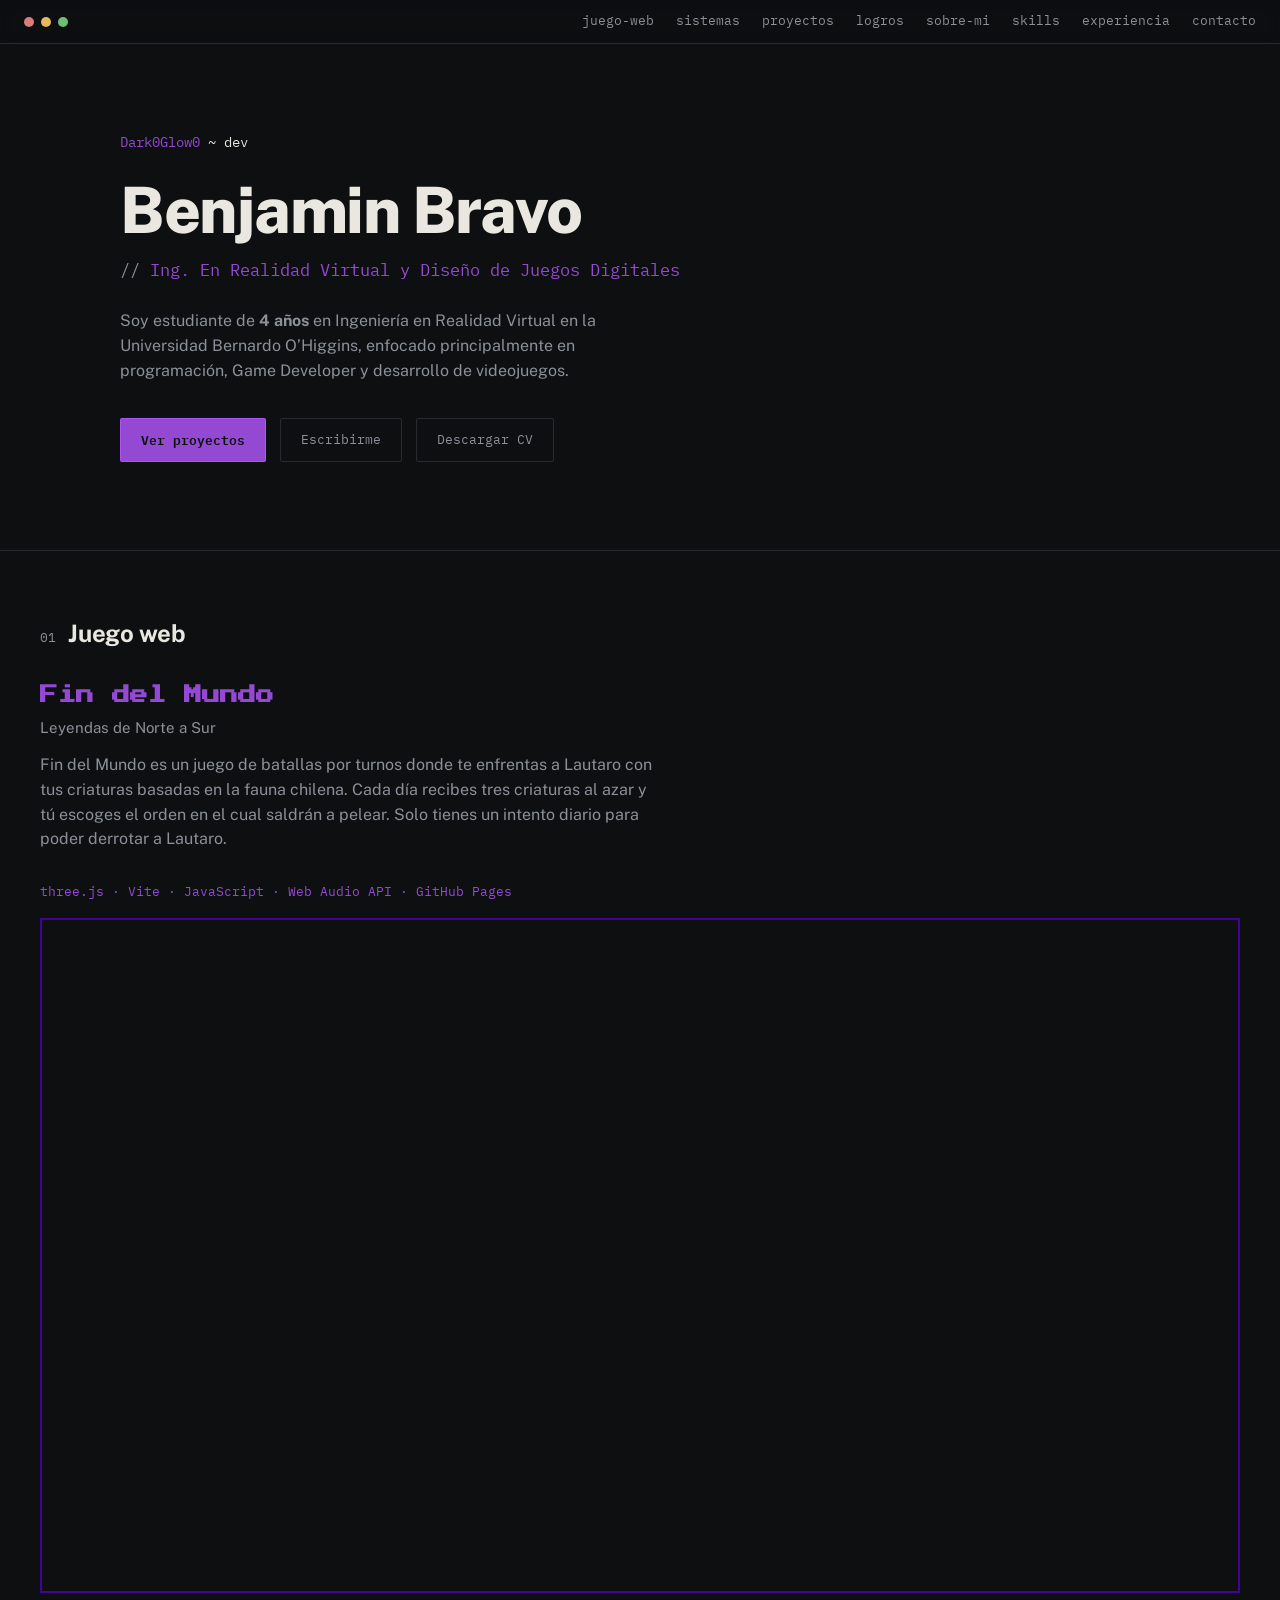
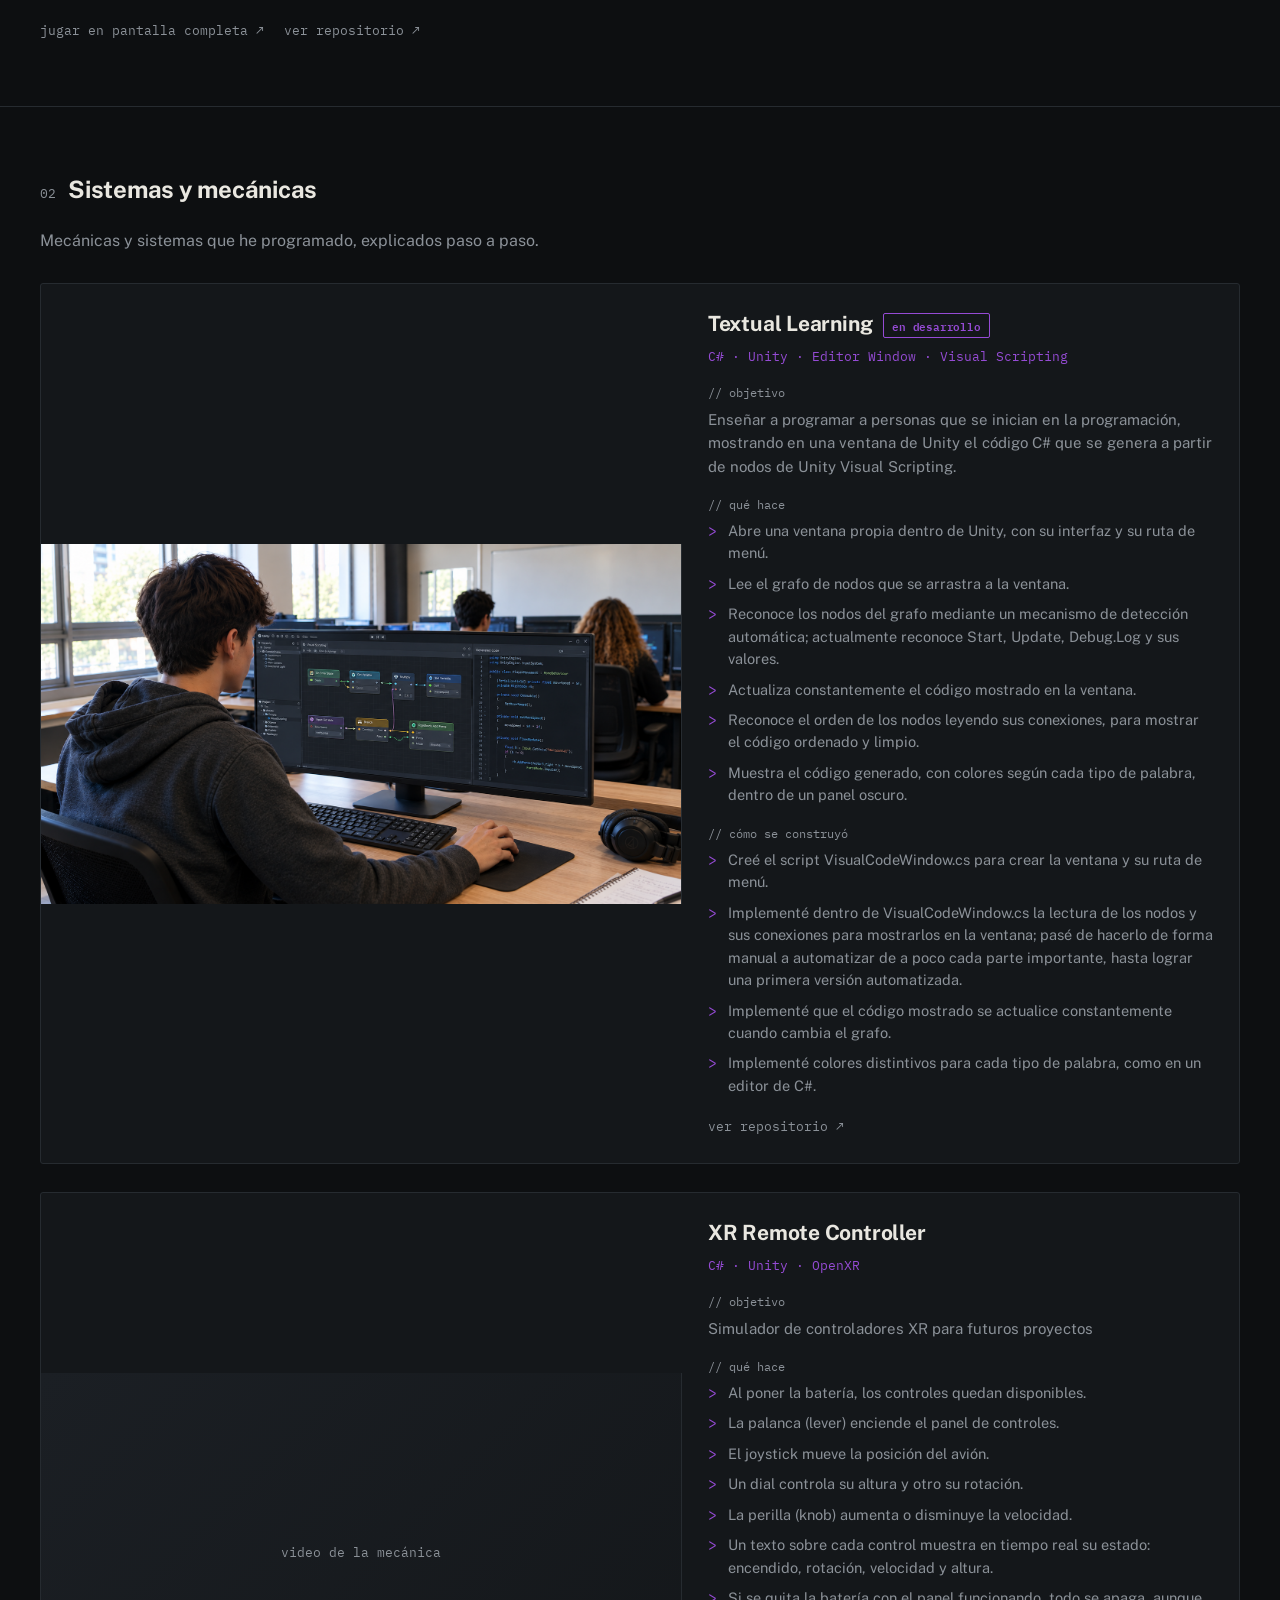
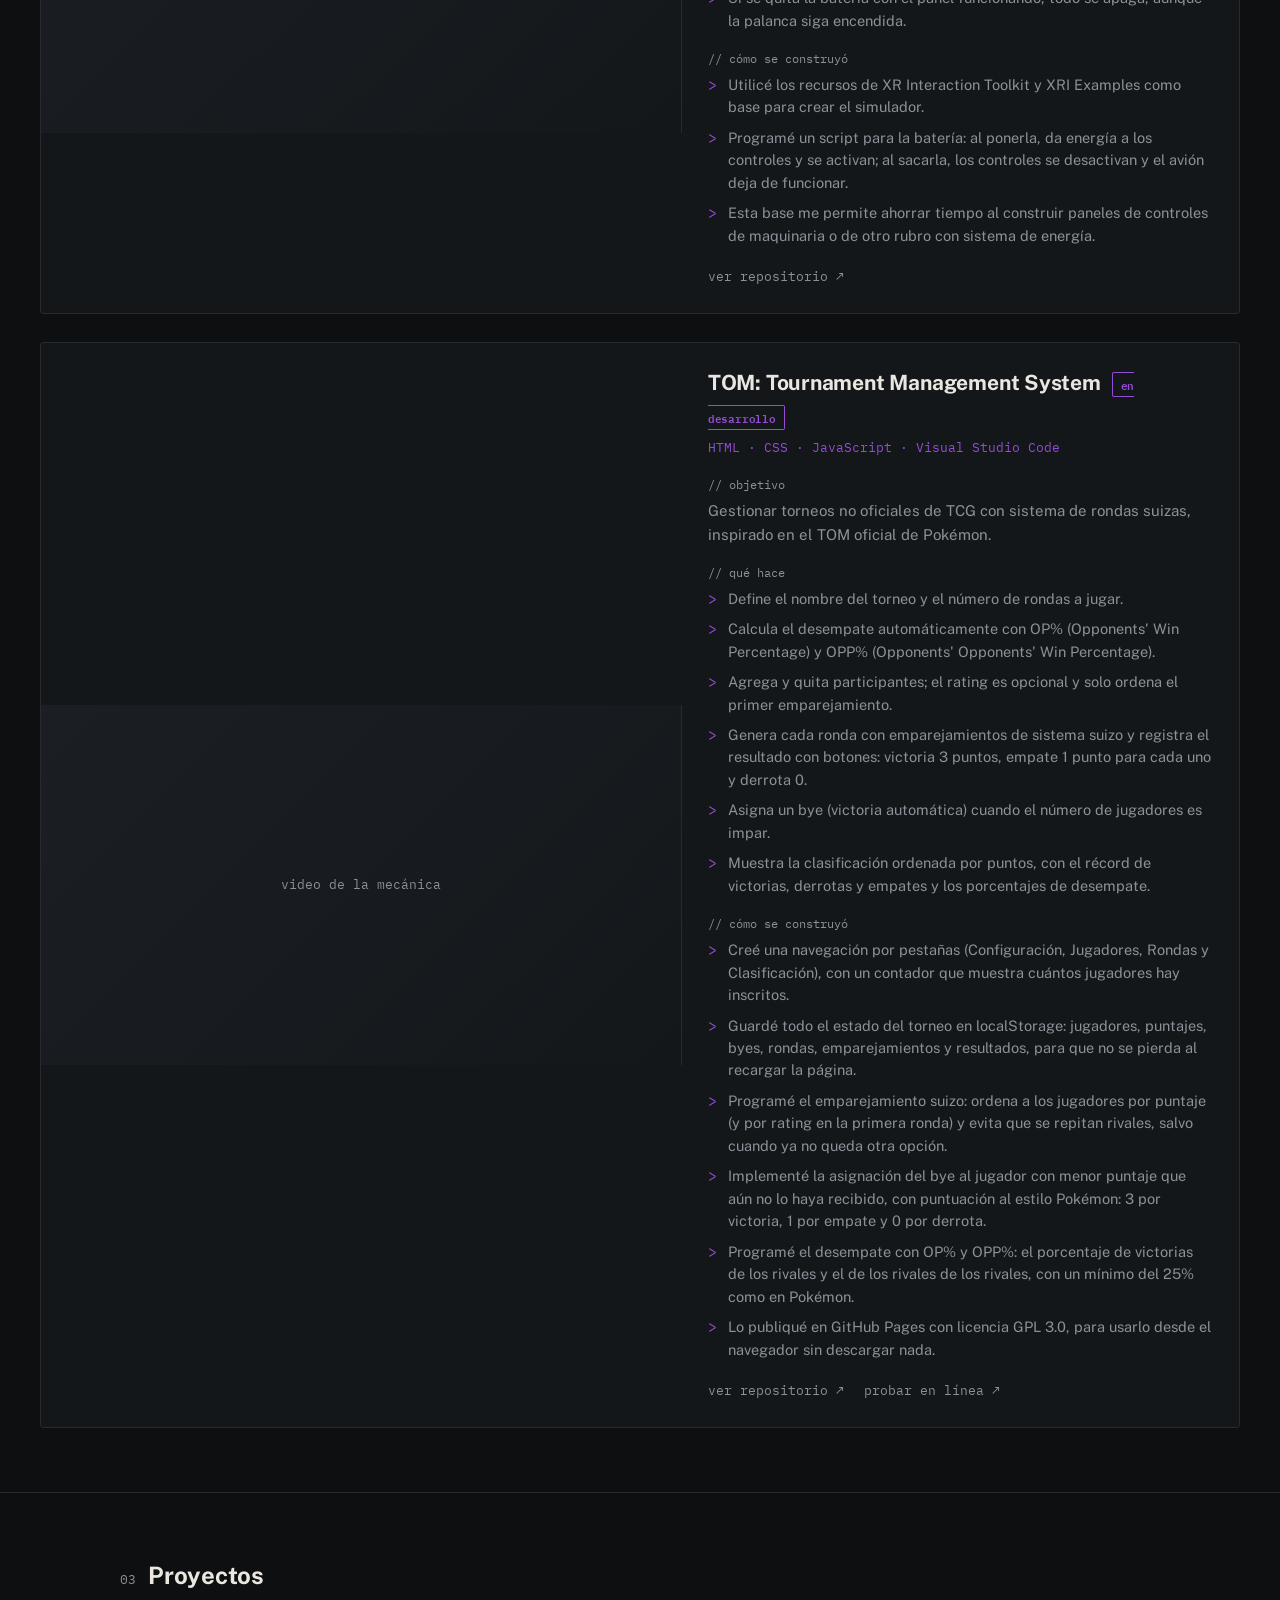
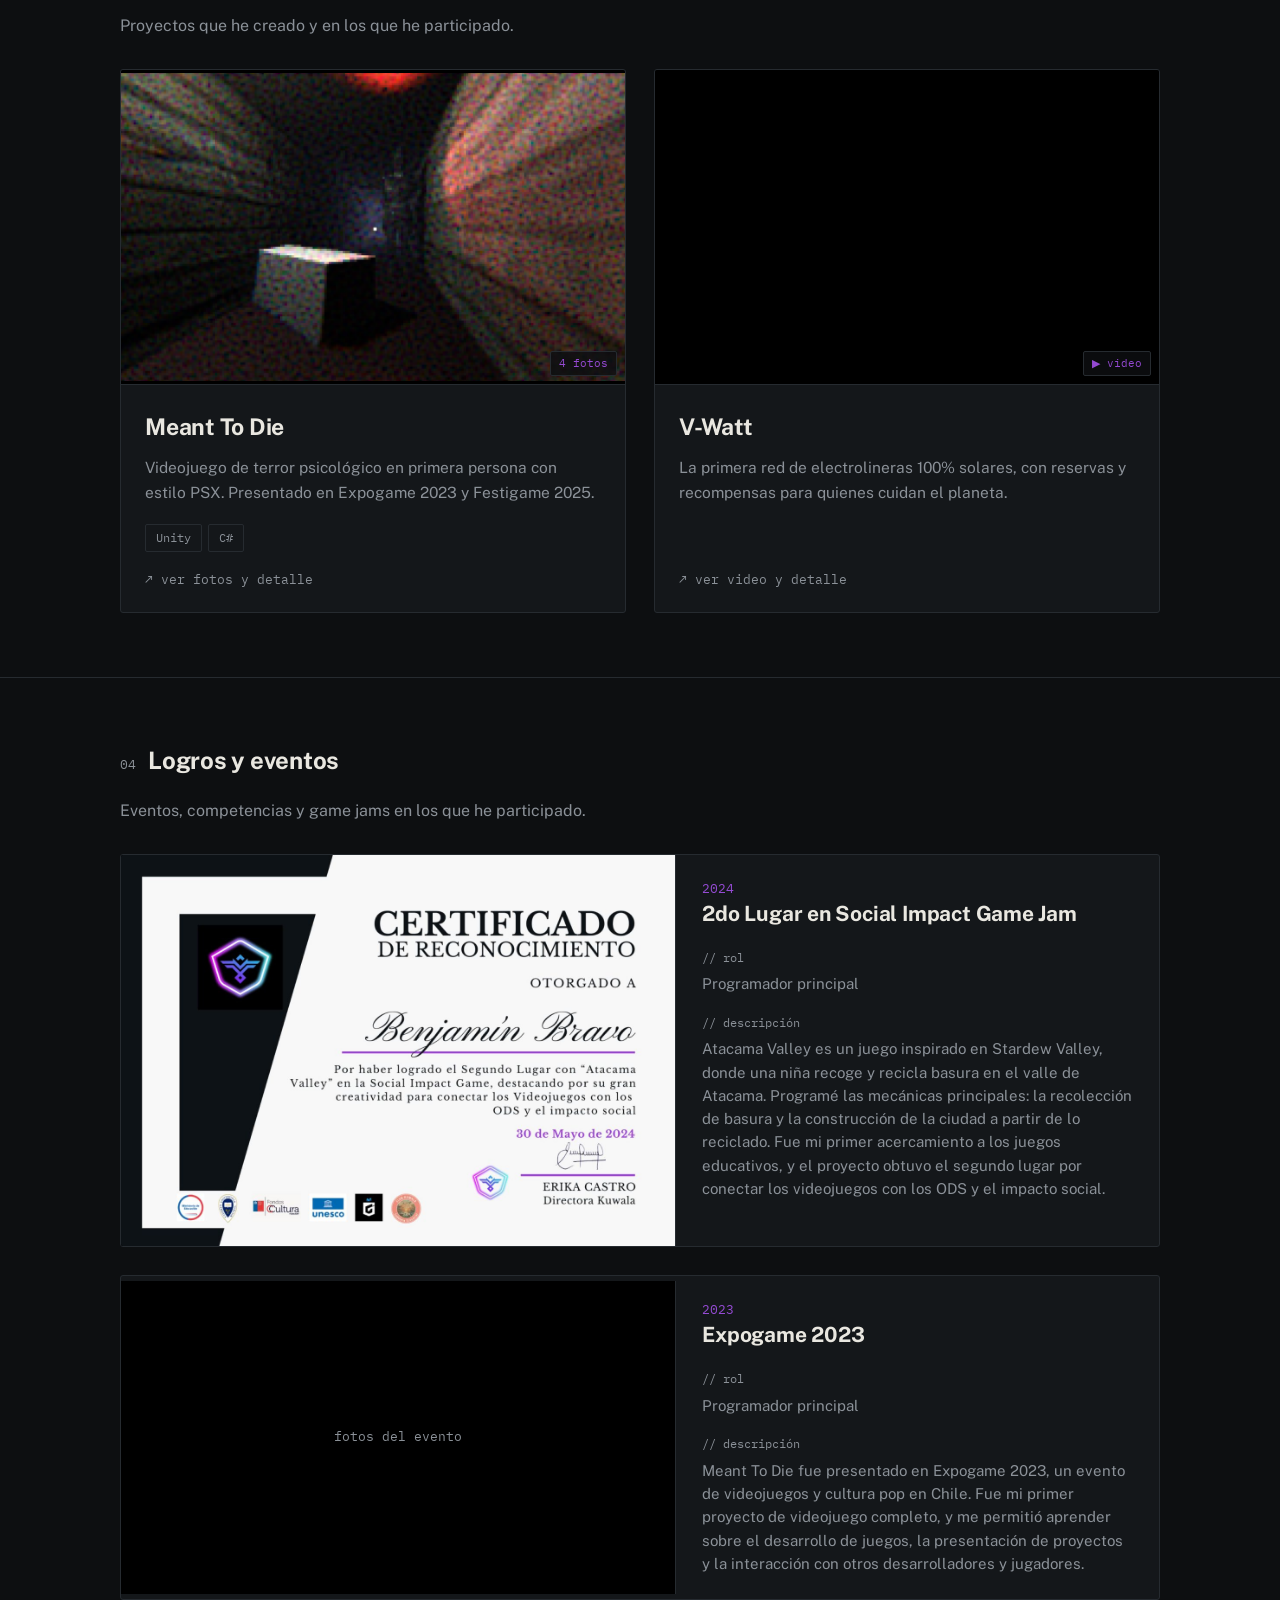
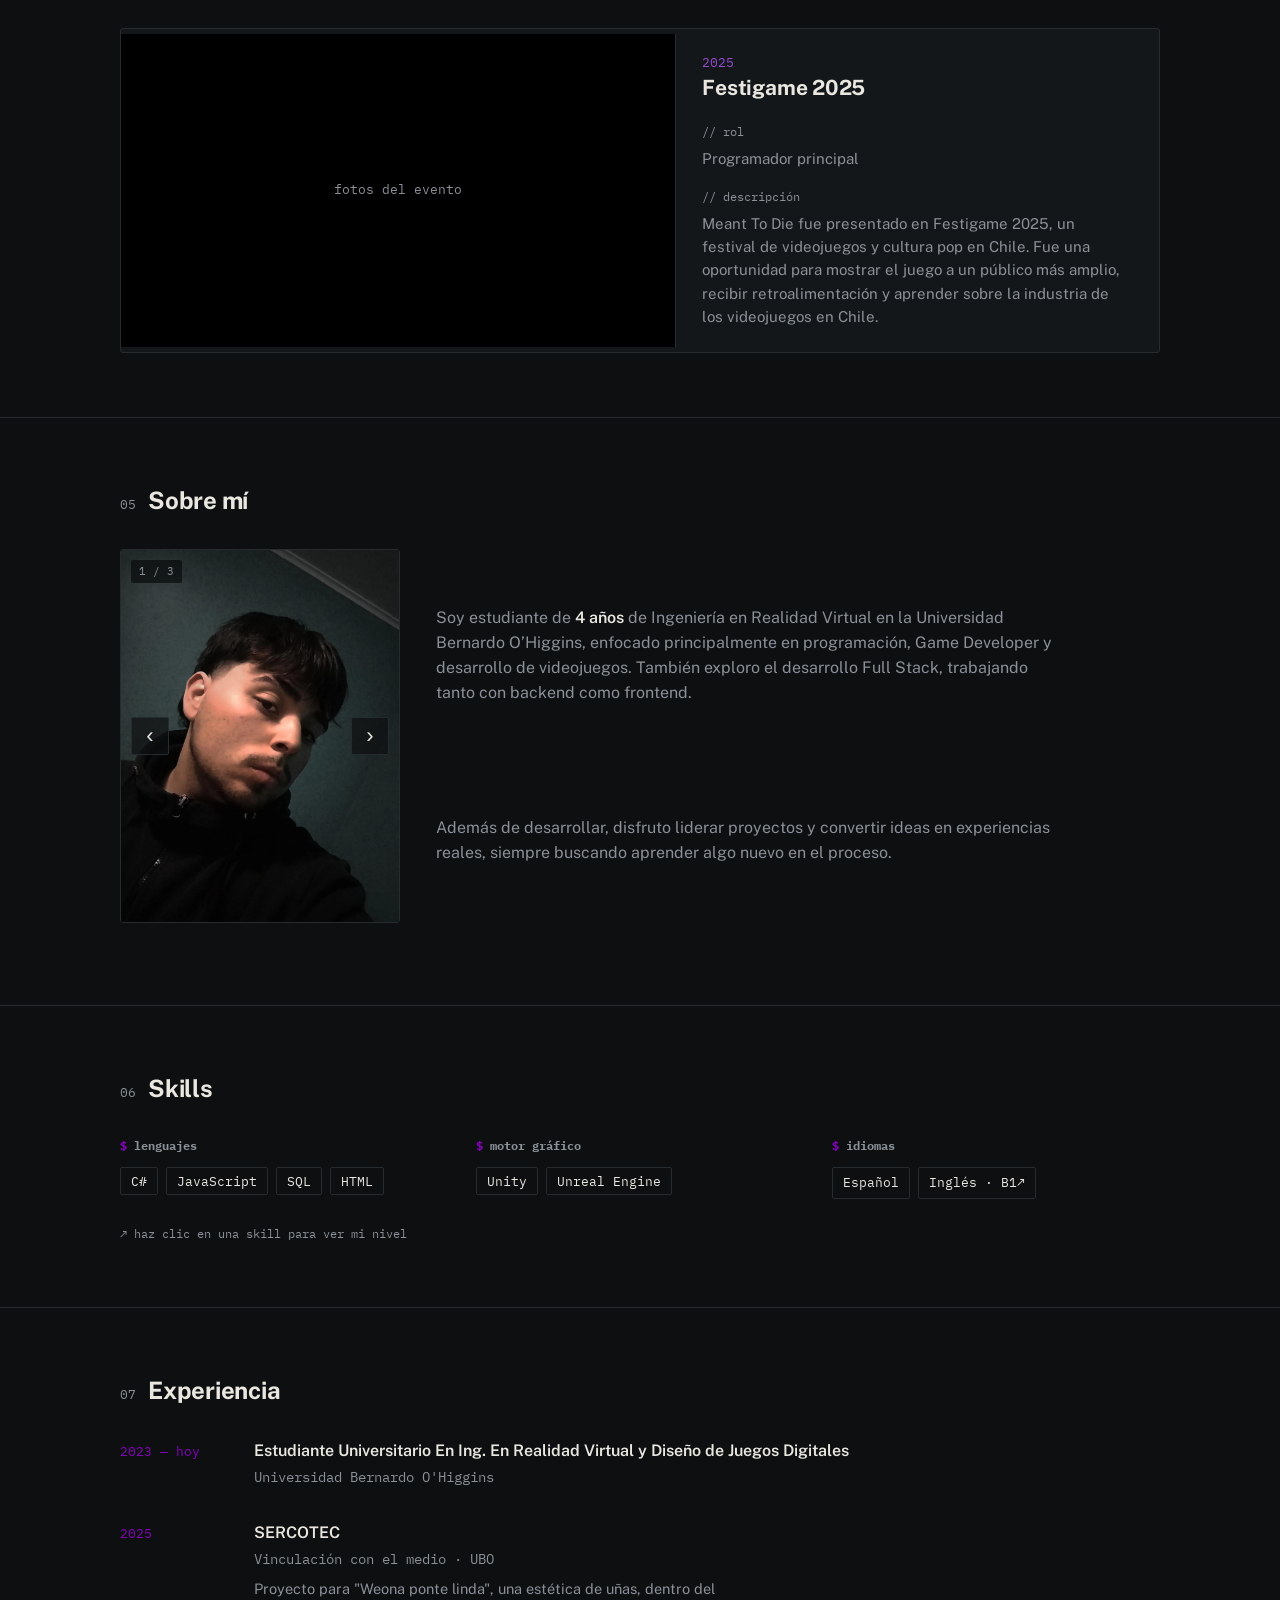
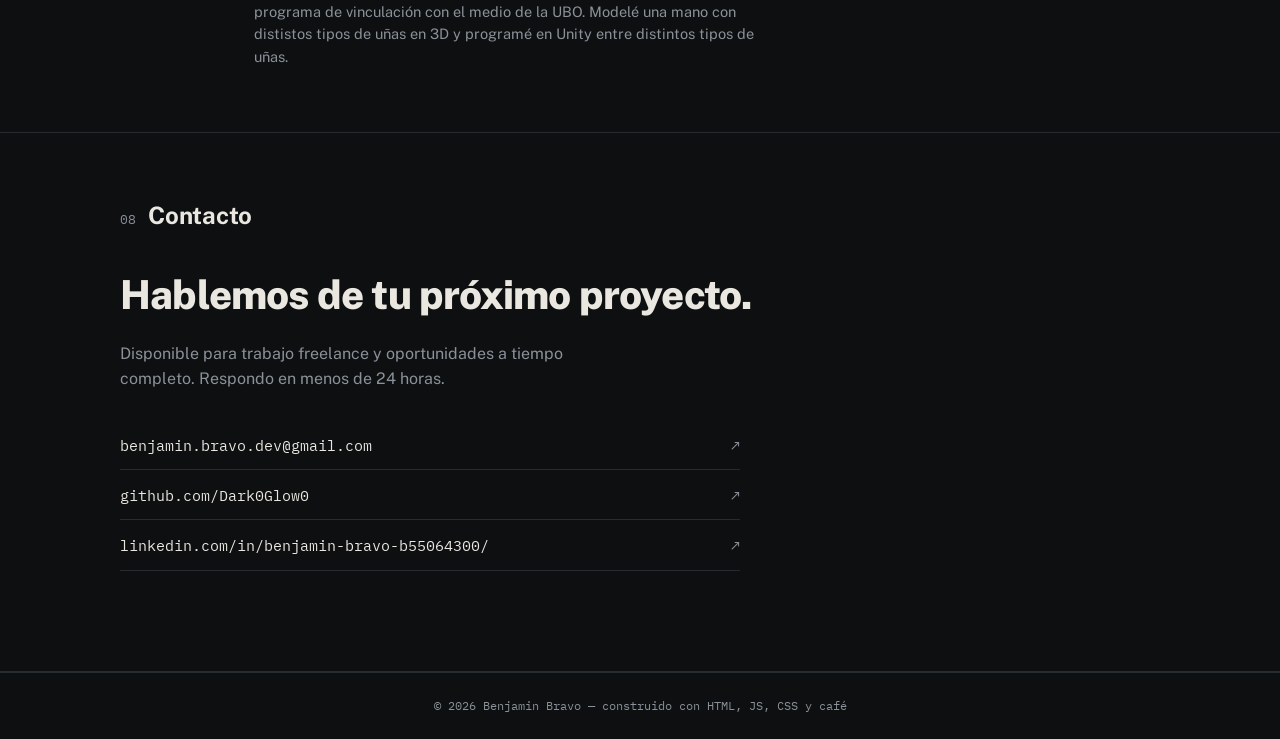
==== commit 66f1a144: "Agregar sección Juego web con Fin del Mundo - Ventana del juego (iframe con carga diferida) - Título" ====
--- a/index.html
+++ b/index.html
@@ -13,6 +13,7 @@
   <div class="topbar">
     <div class="dots"><span></span><span></span><span></span></div>
     <nav>
+      <a href="#web-game">juego-web</a>
       <a href="#sistemas">sistemas</a>
       <a href="#proyectos">proyectos</a>
       <a href="#logros">logros</a>
@@ -39,11 +40,40 @@
     </div>
   </section>
 
+  <!-- Web Game -->
+  <section class="row" id="web-game">
+    <div class="content">
+      <div class="section-head">
+        <span class="section-num mono">01</span>
+        <h2 class="section-title">Juego web</h2>
+      </div>
+      <h3 class="sys-title-game">Fin del Mundo</h3>
+      <p class="sys-subtitle-game">Leyendas de Norte a Sur</p>
+      <p class="sys-intro">Fin del Mundo es un juego de batallas por turnos donde te enfrentas a Lautaro con tus criaturas basadas en la fauna chilena. Cada día recibes tres criaturas al azar y tú escoges el orden en el cual saldrán a pelear. Solo tienes un intento diario para poder derrotar a Lautaro. </p>
+      <p class="sys-stack">three.js · Vite · JavaScript · Web Audio API · GitHub Pages</p>
+
+
+      <div class="window-game">
+        <iframe
+        src="https://dark0glow0.github.io/fin-del-mundo/"
+        title="Fin del Mundo: Leyendas de Norte a Sur"
+        loading="lazy"
+        allow="autoplay; fullscreen">
+        </iframe>
+      </div>
+      
+      <p class="game-mobile">Actualmente el juego solo se puede jugar en PC. Pronto estará disponible para dispositivos móviles.</p>
+
+      <a class="sys-link link-fullscreen" href="https://dark0glow0.github.io/fin-del-mundo/" target="_blank">jugar en pantalla completa ↗</a>
+      <a class="sys-link" href="https://github.com/Dark0Glow0/fin-del-mundo" target="_blank">ver repositorio ↗</a>
+    </div>
+  </section>
+
   <!-- SISTEMAS Y MECANICAS -->
   <section class="row" id="sistemas">
     <div class="content">
       <div class="section-head">
-        <span class="section-num mono">01</span>
+        <span class="section-num mono">02</span>
         <h2 class="section-title">Sistemas y mecánicas</h2>
       </div>
       <p class="sys-intro">Mecánicas y sistemas que he programado, explicados paso a paso.</p>
@@ -164,7 +194,7 @@
               </li>
             </ul>
             <a class="sys-link" href="https://github.com/Dark0Glow0/TOM" target="_blank">ver repositorio ↗</a>
-            <a class="sys-link" href="https://dark0glow0.github.io/TOM/" target="_blank">probar en linea ↗</a>
+            <a class="sys-link" href="https://dark0glow0.github.io/TOM/" target="_blank">probar en línea ↗</a>
           </div>
         </article>
 
@@ -176,7 +206,7 @@
   <section class="row" id="proyectos">
     <div class="content">
       <div class="section-head">
-        <span class="section-num mono">02</span>
+        <span class="section-num mono">03</span>
         <h2 class="section-title">Proyectos</h2>
       </div>
       <p class="sys-intro">Proyectos que he creado y en los que he participado.</p>
@@ -222,7 +252,7 @@
   <section class="row" id="logros">
     <div class="content">
       <div class="section-head">
-        <span class="section-num mono">03</span>
+        <span class="section-num mono">04</span>
         <h2 class="section-title">Logros y eventos</h2>
       </div>
       <p class="sys-intro">Eventos, competencias y game jams en los que he participado.</p>
@@ -287,7 +317,7 @@
   <section class="row" id="sobre-mi">
     <div class="content">
       <div class="section-head">
-        <span class="section-num mono">04</span>
+        <span class="section-num mono">05</span>
         <h2 class="section-title">Sobre mí</h2>
       </div>
       <div class="about-grid">
@@ -327,7 +357,7 @@
   <section class="row" id="skills">
     <div class="content">
       <div class="section-head">
-        <span class="section-num mono">05</span>
+        <span class="section-num mono">06</span>
         <h2 class="section-title">Skills</h2>
       </div>
       <div class="skill-groups">
@@ -445,7 +475,7 @@
   <section class="row" id="experiencia">
     <div class="content">
       <div class="section-head">
-        <span class="section-num mono">06</span>
+        <span class="section-num mono">07</span>
         <h2 class="section-title">Experiencia</h2>
       </div>
 
@@ -463,7 +493,7 @@
           <h4>SERCOTEC</h4>
           <div class="tl-org">Vinculación con el medio · UBO</div>
           <p>Proyecto para "Weona ponte linda", una estética de uñas, dentro del programa de vinculación con el medio de
-            la UBO. Modelé una Mano con dististos tipos de uñas en 3D y programé en Unity entre distintos tipos de uñas.
+            la UBO. Modelé una mano con dististos tipos de uñas en 3D y programé en Unity entre distintos tipos de uñas.
           </p>
         </div>
       </div>
@@ -475,7 +505,7 @@
   <section class="contact row" id="contacto">
     <div class="content">
       <div class="section-head">
-        <span class="section-num mono">07</span>
+        <span class="section-num mono">08</span>
         <h2 class="section-title">Contacto</h2>
       </div>
       <p class="contact-title">Hablemos de tu próximo proyecto.</p>
--- a/style.css
+++ b/style.css
@@ -1,4 +1,4 @@
-@import url('https://fonts.googleapis.com/css2?family=IBM+Plex+Mono:wght@400;500;600&family=Public+Sans:wght@400;500;600;700;800&display=swap');
+@import url('https://fonts.googleapis.com/css2?family=IBM+Plex+Mono:wght@400;500;600&family=Public+Sans:wght@400;500;600;700;800&family=Press+Start+2P&display=swap');
 
 :root {
   --bg: #0d0f11;
@@ -1145,3 +1145,54 @@
       transition: none;
     }
   }
+
+  .sys-title-game {
+    font-family:'Press Start 2P', monospace;
+    font-size: 18px;
+    color:var(--amber);
+    margin: 0;
+  }
+
+  .sys-subtitle-game {
+    font-size: 15px ;
+    color:var(--text-dim);
+    margin: 6px 0 24px;
+  }
+
+  #web-game .content{
+    max-width: 1600px;
+  }
+
+  .window-game {
+    margin: 16px 0;
+  }
+
+  .window-game iframe{
+    width: 100%;
+    aspect-ratio: 16 / 9;
+    border: 2px solid #3e049b;
+    display: block;
+  }
+
+  .game-mobile {
+    display: none;
+    color: var(--text-dim);
+    font-size: 15px;
+    border: 1px solid var(--line);
+    padding: 12px 16px;
+    margin: 16px 0;
+  }
+
+  @media (max-width: 640px) {
+    .window-game {
+      display: none;
+    }
+
+    .game-mobile {
+      display: block;
+    }
+
+    .link-fullscreen{
+      display: none;
+    }
+  }
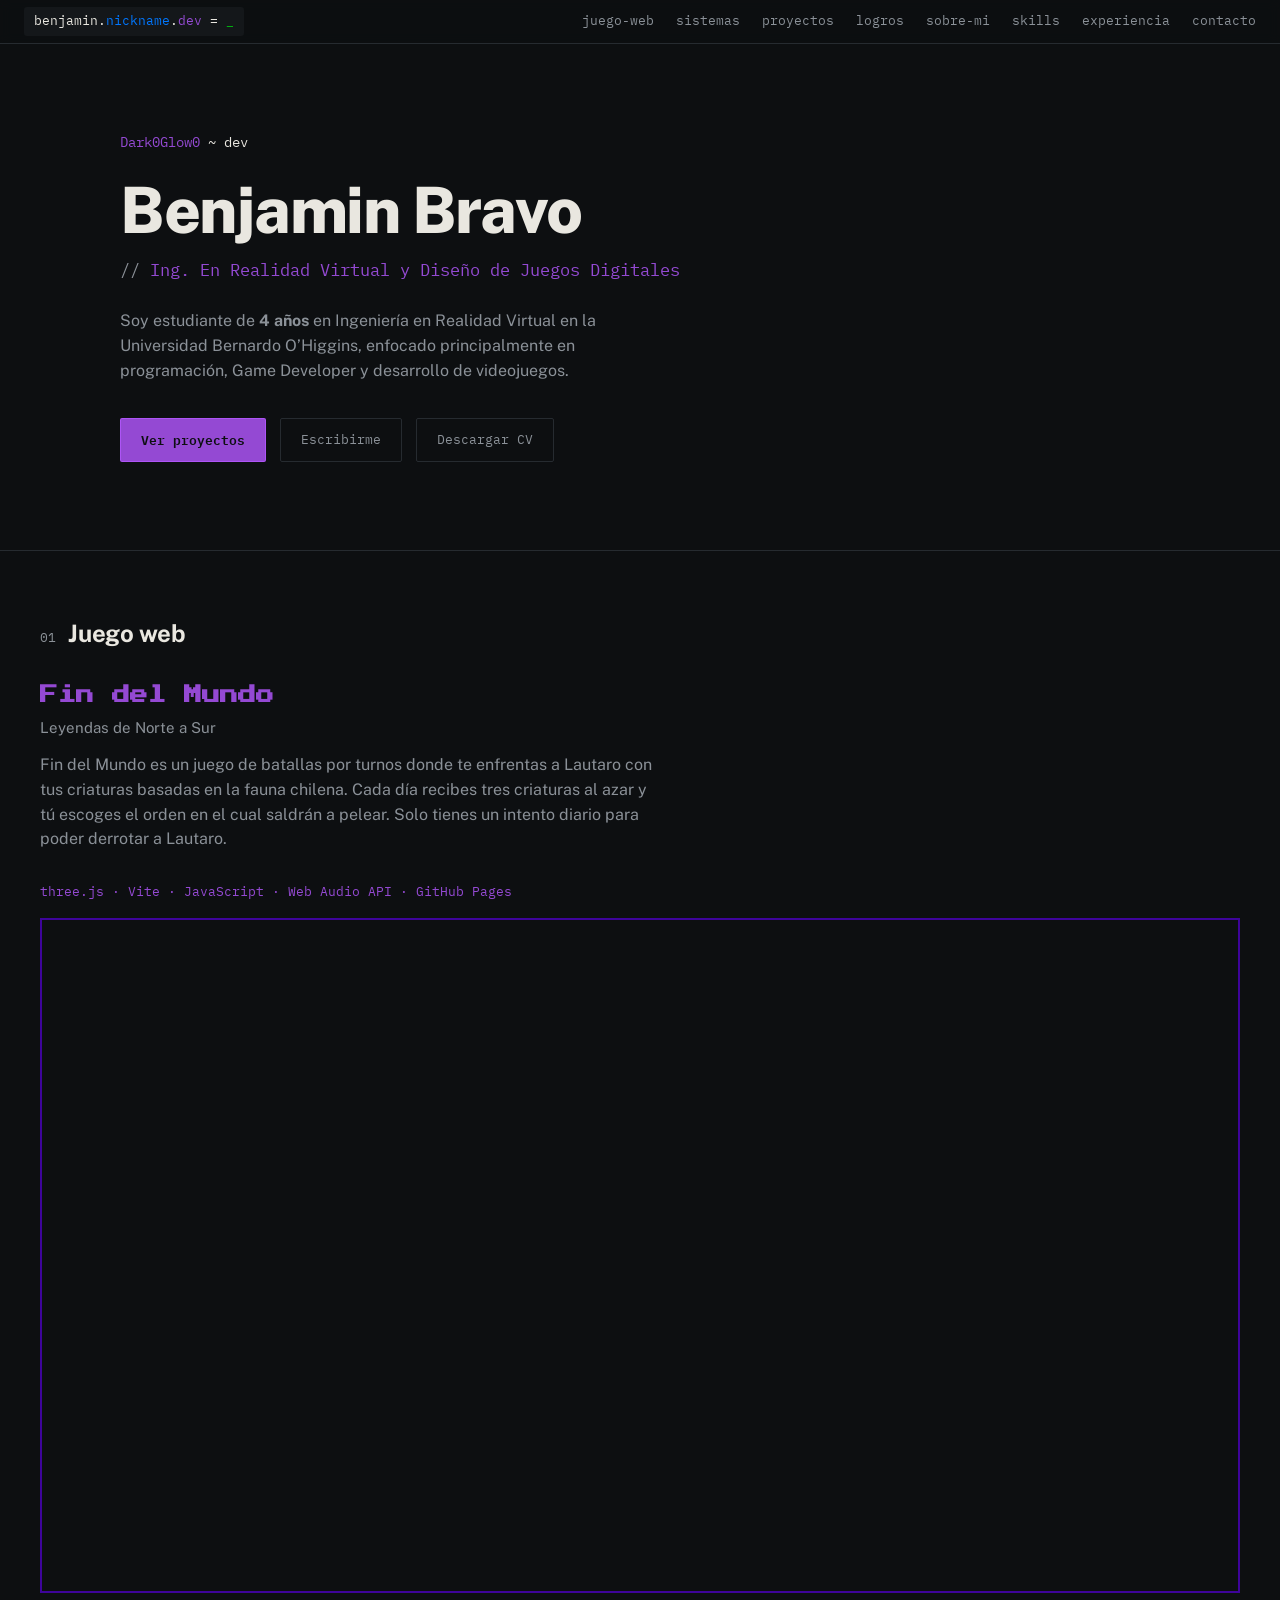
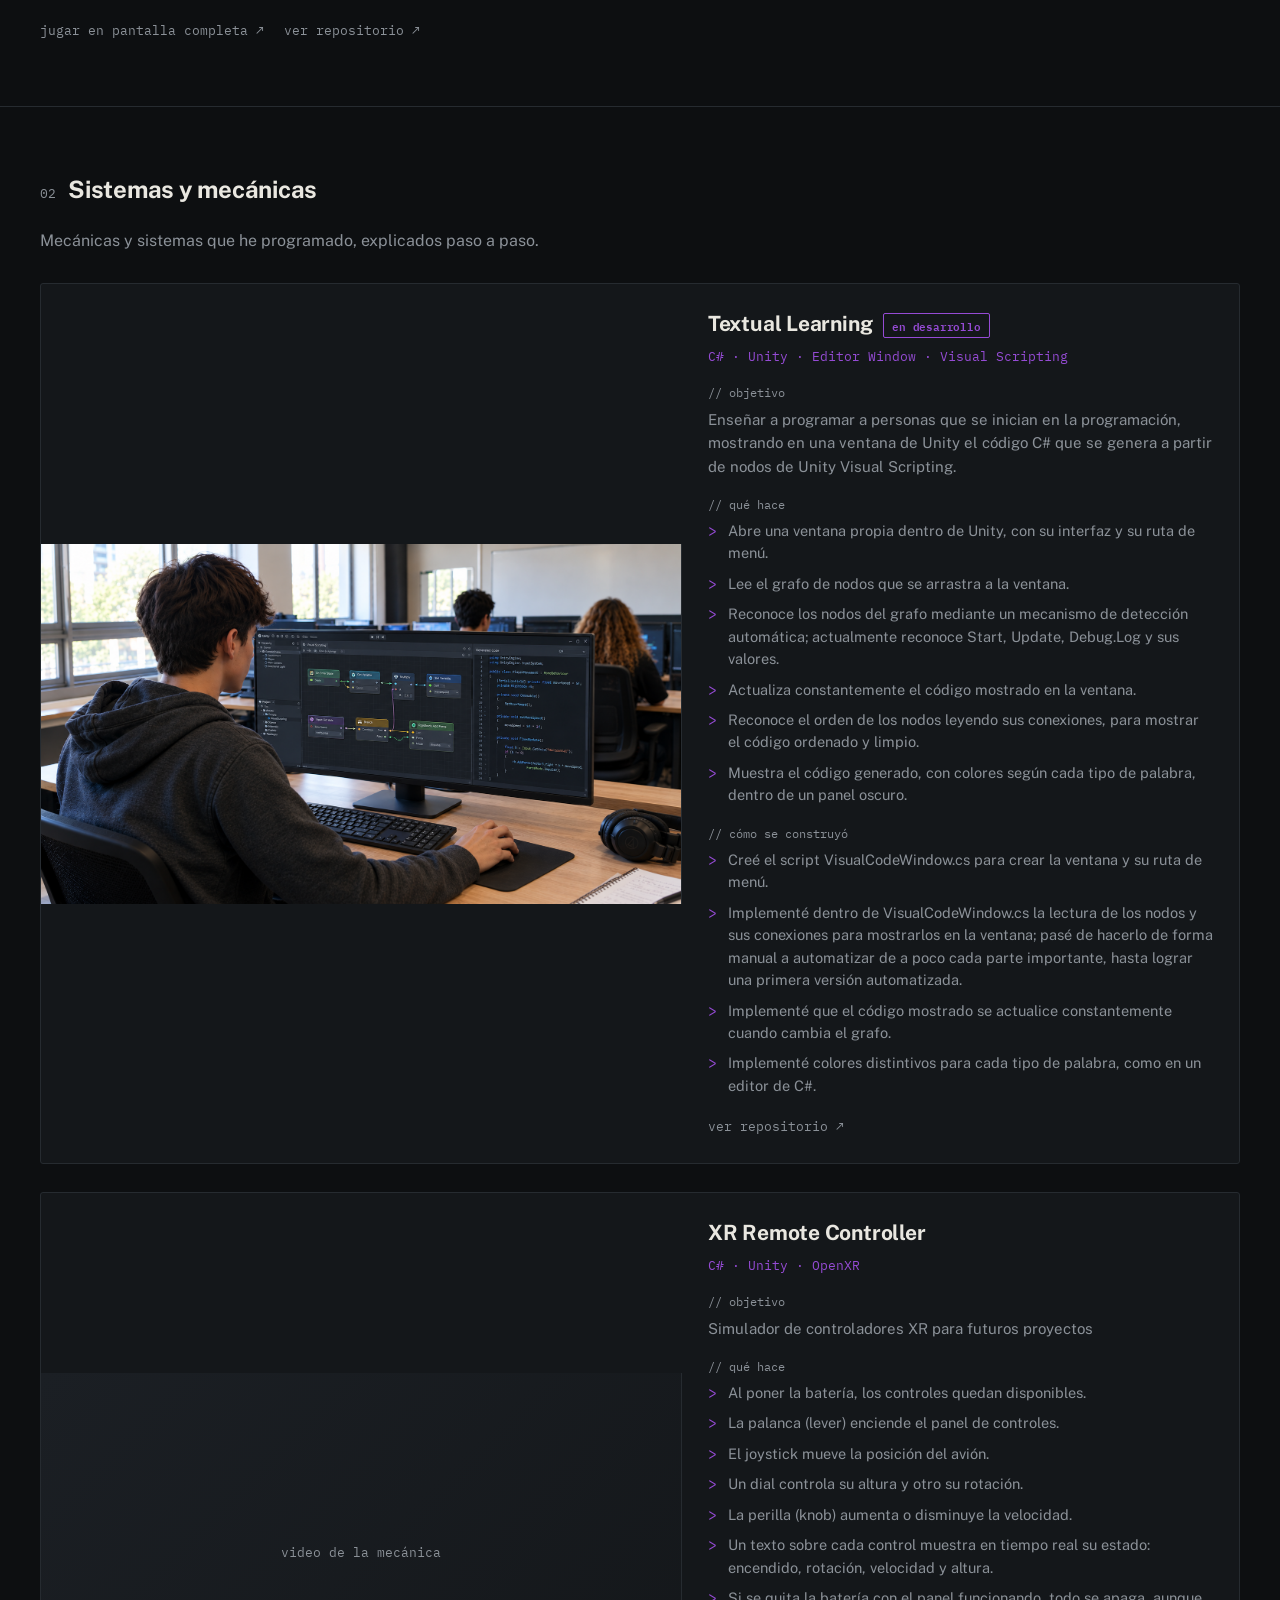
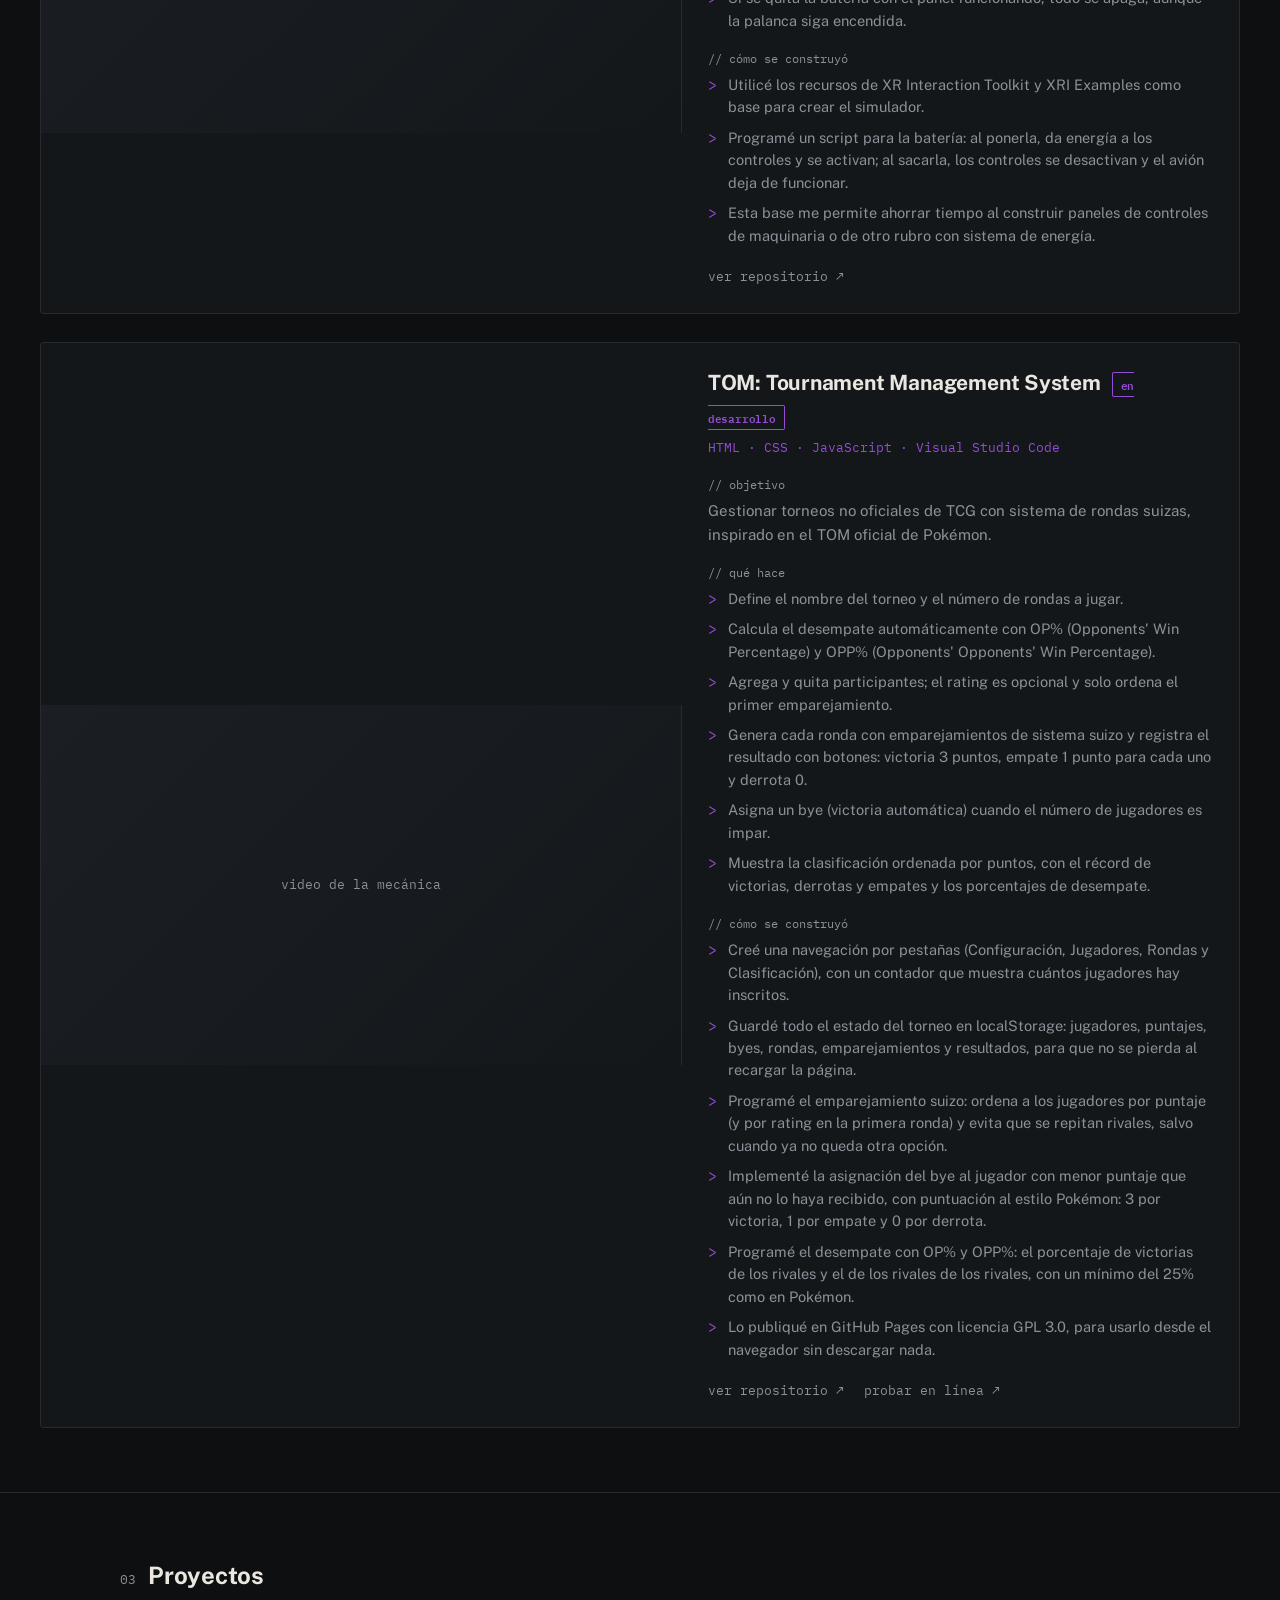
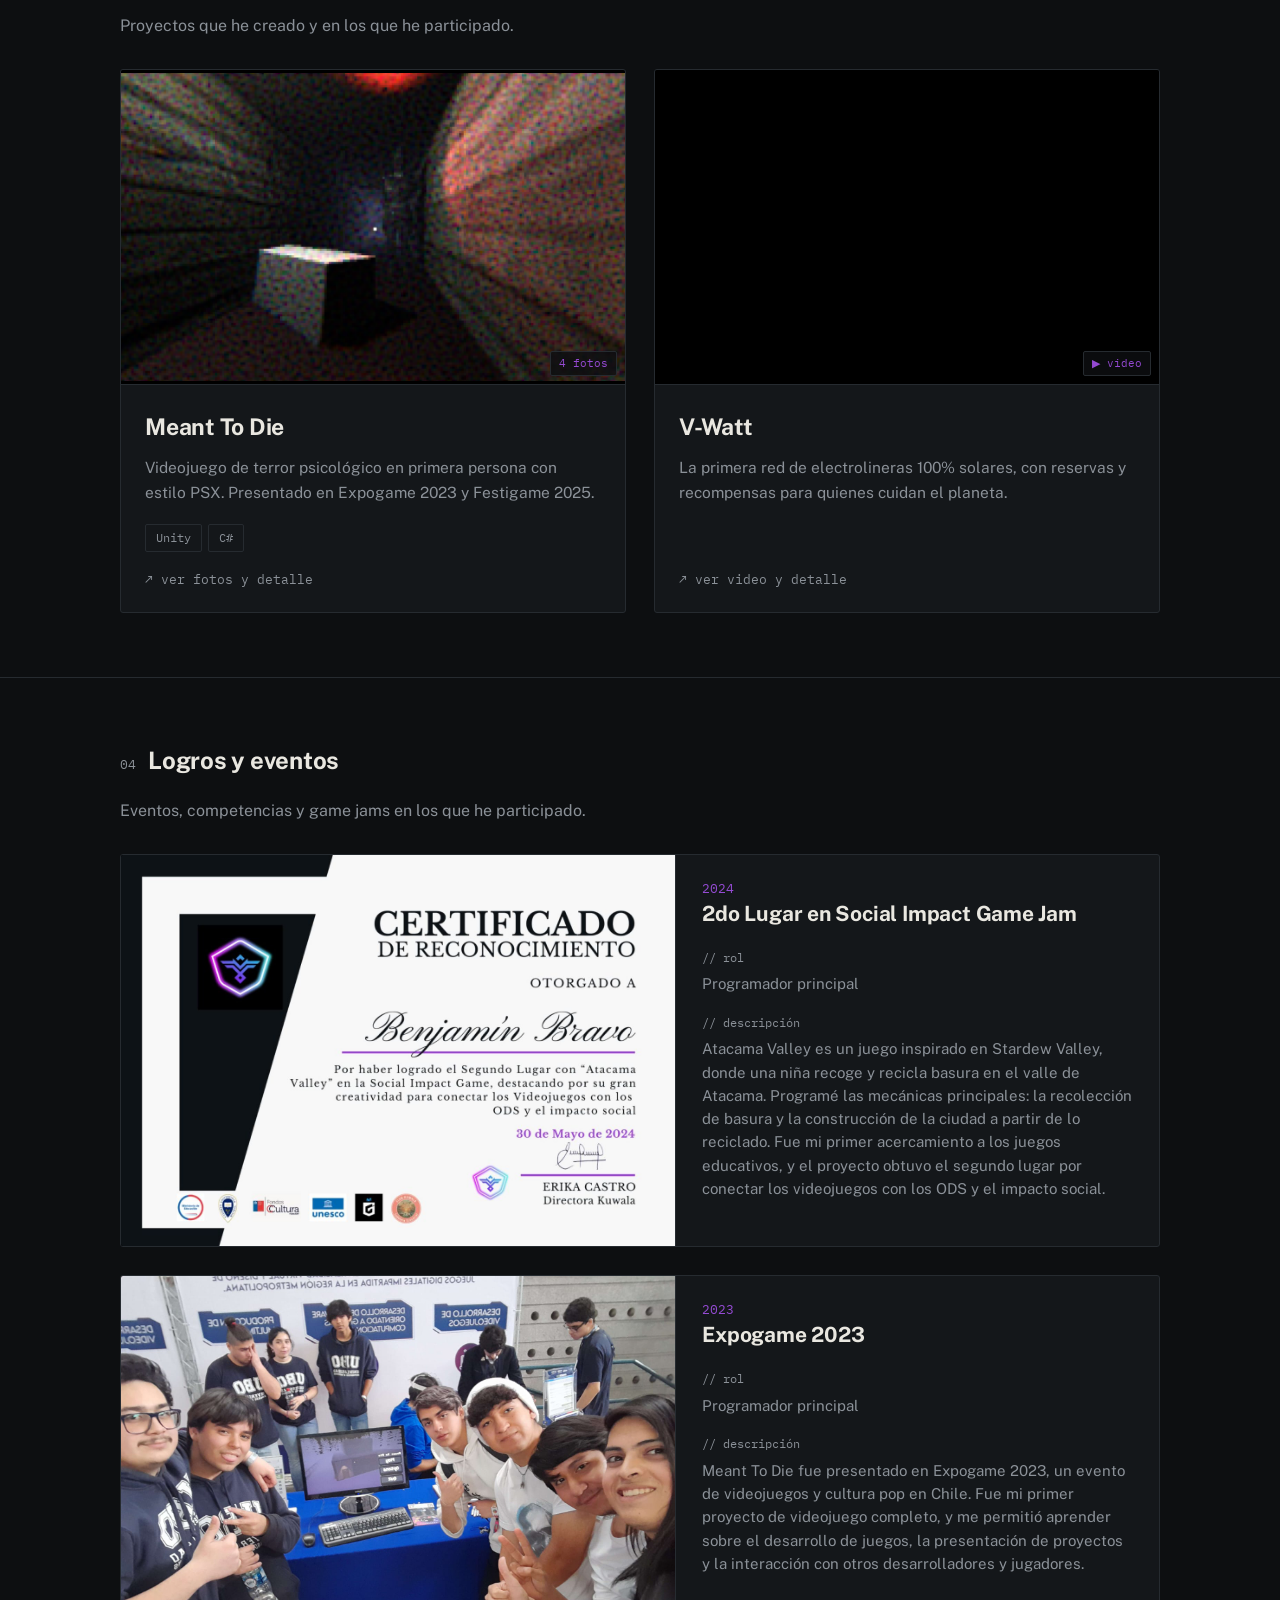
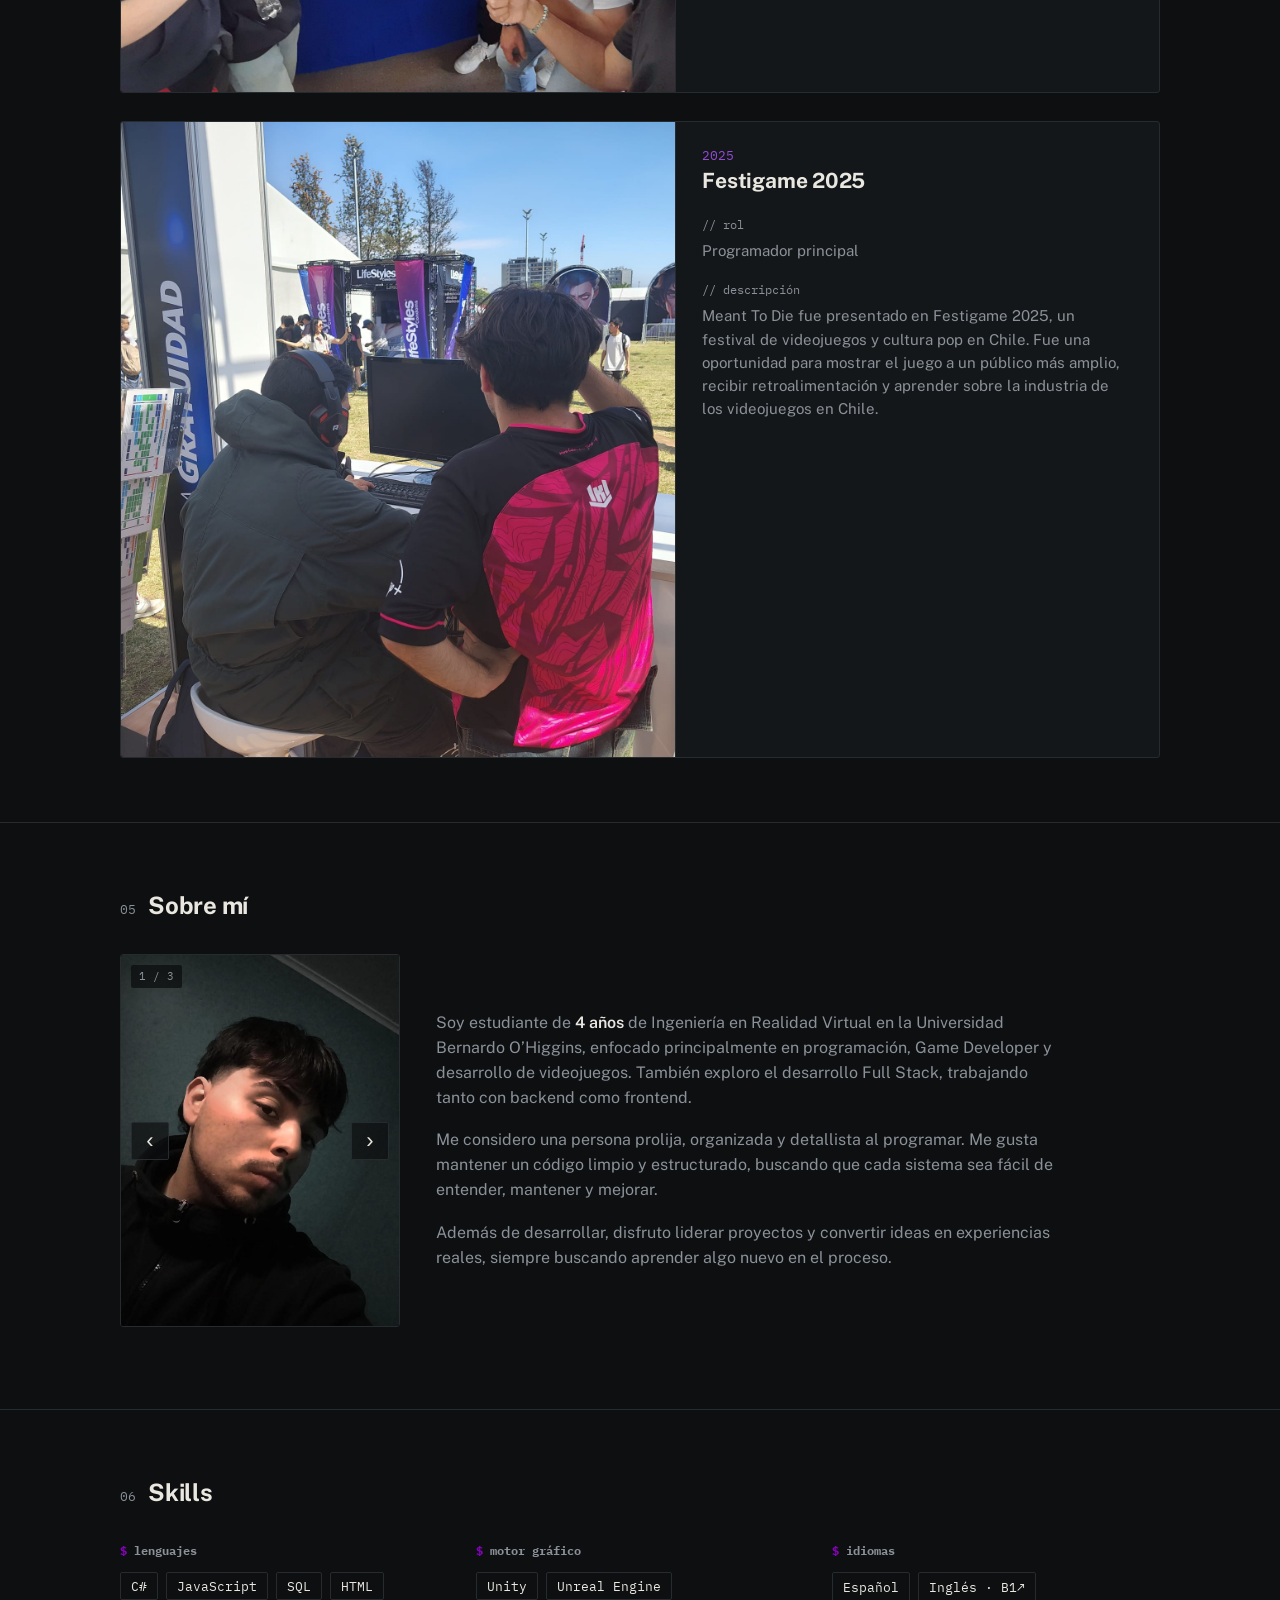
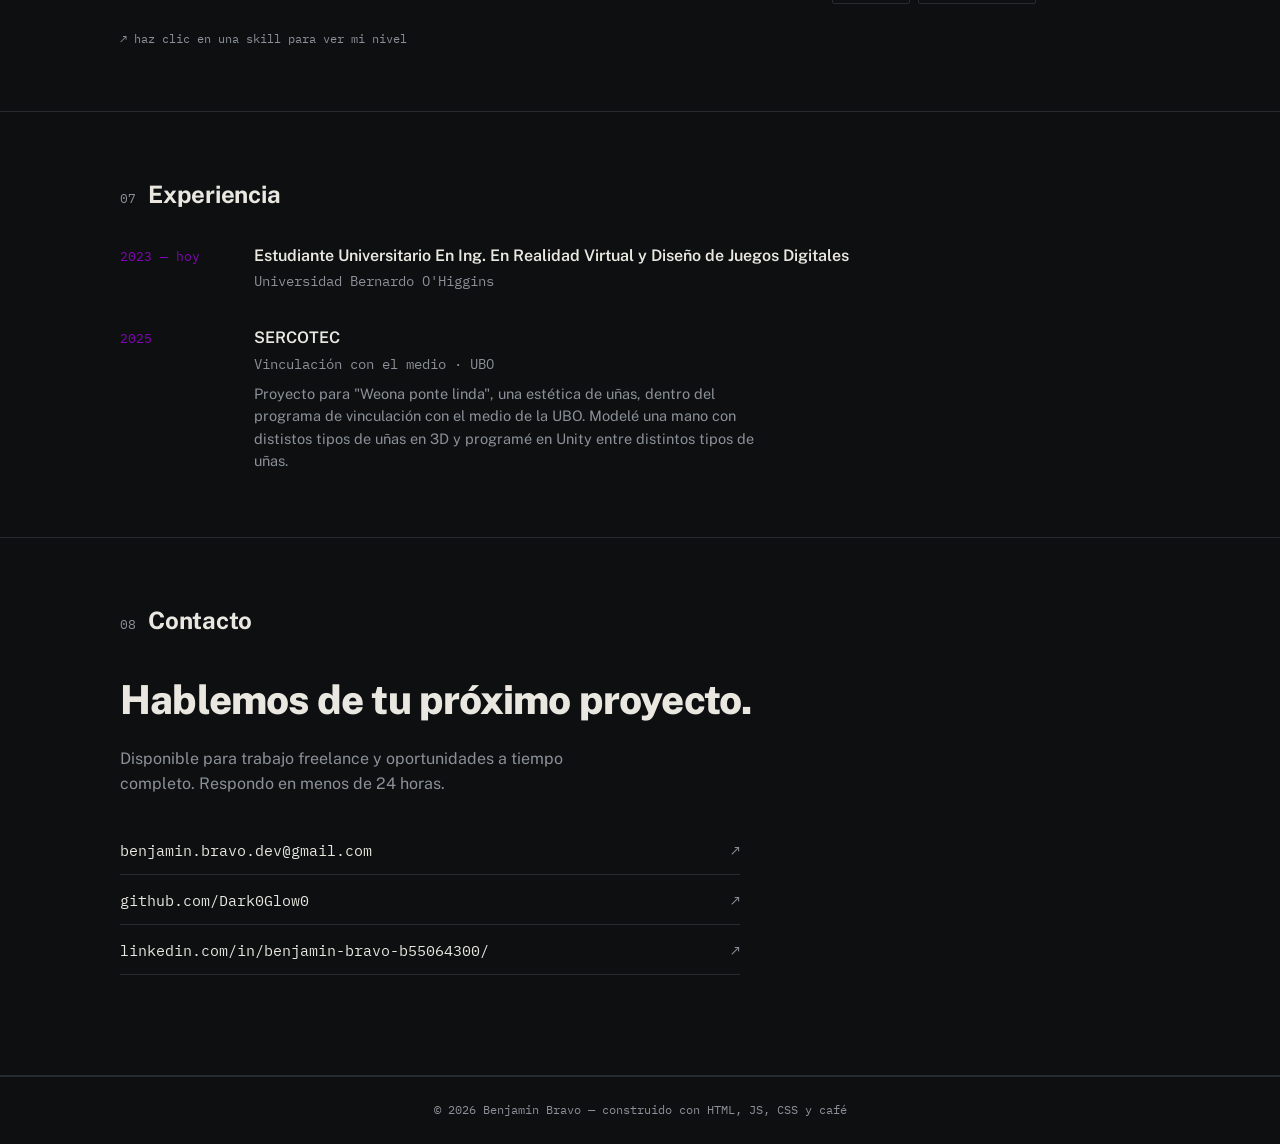
==== commit 5fae3128: "Add animated signature and event photos Replace the topbar dots with a cycling code-style signature," ====
--- a/index.html
+++ b/index.html
@@ -11,7 +11,10 @@
 <body>
 
   <div class="topbar">
-    <div class="dots"><span></span><span></span><span></span></div>
+<a class="firma" href="#inicio">
+  <span id="firma-obj"></span><span id="firma-method"></span><span id="firma-point"></span><span id="firma-prop"></span><span id="firma-equal"></span><span id="firma-valor"></span><span id="firma-comma"></span><span class="cursor">_</span>
+</a>
+
     <nav>
       <a href="#web-game">juego-web</a>
       <a href="#sistemas">sistemas</a>
@@ -49,22 +52,23 @@
       </div>
       <h3 class="sys-title-game">Fin del Mundo</h3>
       <p class="sys-subtitle-game">Leyendas de Norte a Sur</p>
-      <p class="sys-intro">Fin del Mundo es un juego de batallas por turnos donde te enfrentas a Lautaro con tus criaturas basadas en la fauna chilena. Cada día recibes tres criaturas al azar y tú escoges el orden en el cual saldrán a pelear. Solo tienes un intento diario para poder derrotar a Lautaro. </p>
+      <p class="sys-intro">Fin del Mundo es un juego de batallas por turnos donde te enfrentas a Lautaro con tus
+        criaturas basadas en la fauna chilena. Cada día recibes tres criaturas al azar y tú escoges el orden en el cual
+        saldrán a pelear. Solo tienes un intento diario para poder derrotar a Lautaro. </p>
       <p class="sys-stack">three.js · Vite · JavaScript · Web Audio API · GitHub Pages</p>
 
 
       <div class="window-game">
-        <iframe
-        src="https://dark0glow0.github.io/fin-del-mundo/"
-        title="Fin del Mundo: Leyendas de Norte a Sur"
-        loading="lazy"
-        allow="autoplay; fullscreen">
+        <iframe src="https://dark0glow0.github.io/fin-del-mundo/" title="Fin del Mundo: Leyendas de Norte a Sur"
+          loading="lazy" allow="autoplay; fullscreen">
         </iframe>
       </div>
-      
-      <p class="game-mobile">Actualmente el juego solo se puede jugar en PC. Pronto estará disponible para dispositivos móviles.</p>
-
-      <a class="sys-link link-fullscreen" href="https://dark0glow0.github.io/fin-del-mundo/" target="_blank">jugar en pantalla completa ↗</a>
+
+      <p class="game-mobile">Actualmente el juego solo se puede jugar en PC. Pronto estará disponible para dispositivos
+        móviles.</p>
+
+      <a class="sys-link link-fullscreen" href="https://dark0glow0.github.io/fin-del-mundo/" target="_blank">jugar en
+        pantalla completa ↗</a>
       <a class="sys-link" href="https://github.com/Dark0Glow0/fin-del-mundo" target="_blank">ver repositorio ↗</a>
     </div>
   </section>
@@ -278,7 +282,7 @@
 
         <article class="sys-card ach-card">
           <div class="sys-media ach-media" data-name="fotos del evento">
-            <img src="Files/Imagenes/logro2_1.jpg" alt="Foto del evento " onerror="this.remove()">
+            <img src="Files/Imagenes/expo.jpeg" alt="Foto del evento " onerror="this.remove()">
           </div>
           <div class="sys-body">
             <p class="sys-stack">2023</p>
@@ -294,7 +298,7 @@
 
         <article class="sys-card ach-card">
           <div class="sys-media ach-media" data-name="fotos del evento">
-            <img src="Files/Imagenes/logro3_1.jpg" alt="Foto del evento " onerror="this.remove()">
+            <img src="Files/Imagenes/festi.jpeg" alt="Foto del evento " onerror="this.remove()">
           </div>
           <div class="sys-body">
             <p class="sys-stack">2025</p>
@@ -329,12 +333,12 @@
             <span class="g-count"></span>
           </div>
           <div class="gallery-thumbs">
-            <button class="g-thumb" type="button" data-type="image" data-src="Files/Imagenes/Benja_3.jpeg" data-alt="Benja 3"><img
-                src="Files/Imagenes/Benja_3.jpeg" alt="Benja 3"></button>
-            <button class="g-thumb" type="button" data-type="image" data-src="Files/Imagenes/Benja_2.jpeg" data-alt="Benja 2"><img
-                src="Files/Imagenes/Benja_2.jpeg" alt="Benja 2"></button>
-            <button class="g-thumb" type="button" data-type="image" data-src="Files/Imagenes/Benja_1.jpeg" data-alt="Benja 1"><img
-                src="Files/Imagenes/Benja_1.jpeg" alt="Benja 1"></button>
+            <button class="g-thumb" type="button" data-type="image" data-src="Files/Imagenes/Benja_3.jpeg"
+              data-alt="Benja 3"><img src="Files/Imagenes/Benja_3.jpeg" alt="Benja 3"></button>
+            <button class="g-thumb" type="button" data-type="image" data-src="Files/Imagenes/Benja_2.jpeg"
+              data-alt="Benja 2"><img src="Files/Imagenes/Benja_2.jpeg" alt="Benja 2"></button>
+            <button class="g-thumb" type="button" data-type="image" data-src="Files/Imagenes/Benja_1.jpeg"
+              data-alt="Benja 1"><img src="Files/Imagenes/Benja_1.jpeg" alt="Benja 1"></button>
           </div>
         </div>
 
--- a/style.css
+++ b/style.css
@@ -90,30 +90,6 @@
   z-index: 10;
 }
 
-.topbar .dots {
-  display: flex;
-  gap: 7px;
-}
-
-.dots span {
-  width: 10px;
-  height: 10px;
-  border-radius: 50%;
-  display: inline-block;
-}
-
-.dots span:nth-child(1) {
-  background: #d97b7b;
-}
-
-.dots span:nth-child(2) {
-  background: #e6b85c;
-}
-
-.dots span:nth-child(3) {
-  background: #6fbf73;
-}
-
 .topbar nav {
   display: flex;
   gap: 22px;
@@ -1195,4 +1171,55 @@
     .link-fullscreen{
       display: none;
     }
-  }+
+    .topbar nav{
+    overflow-x: auto;
+    white-space: nowrap;
+    gap: 20px;
+    min-width: 0;
+    scrollbar-width: none;
+    }
+
+    .topbar{
+      flex-wrap: wrap;
+      height: auto;
+      padding: 10px 16px;
+      gap: 8px;
+    }
+
+    .firma,
+    .topbar nav {
+      width: 100%;
+    }
+  }
+
+
+  @keyframes parpadeo {
+  50% {
+    opacity: 0;   /* ¿cómo se ve el cursor a la mitad de la animación? */
+  }
+}
+
+.cursor {
+  animation: parpadeo 0.7s steps(1) infinite;
+}
+
+.firma {
+  font-family: 'IBM Plex Mono', monospace;
+  font-size: 13px;
+  background: var(--bg-raised);      
+  border: 1px var(--line);         
+  border-radius: 3px;   
+  padding: 4px 10px;        
+  white-space: nowrap; 
+  min-width: auto; 
+}
+
+#firma-obj   { color: var(--text); }
+#firma-method { color: #0077ff; } 
+#firma-point { color: var(--text); }  
+#firma-prop  { color: var(--amber); } 
+#firma-equal { color: var(--text); } 
+#firma-valor { color: #ffa600; }
+#firma-comma { color: var(--text); }   
+.cursor      { color: #01ad0f; }
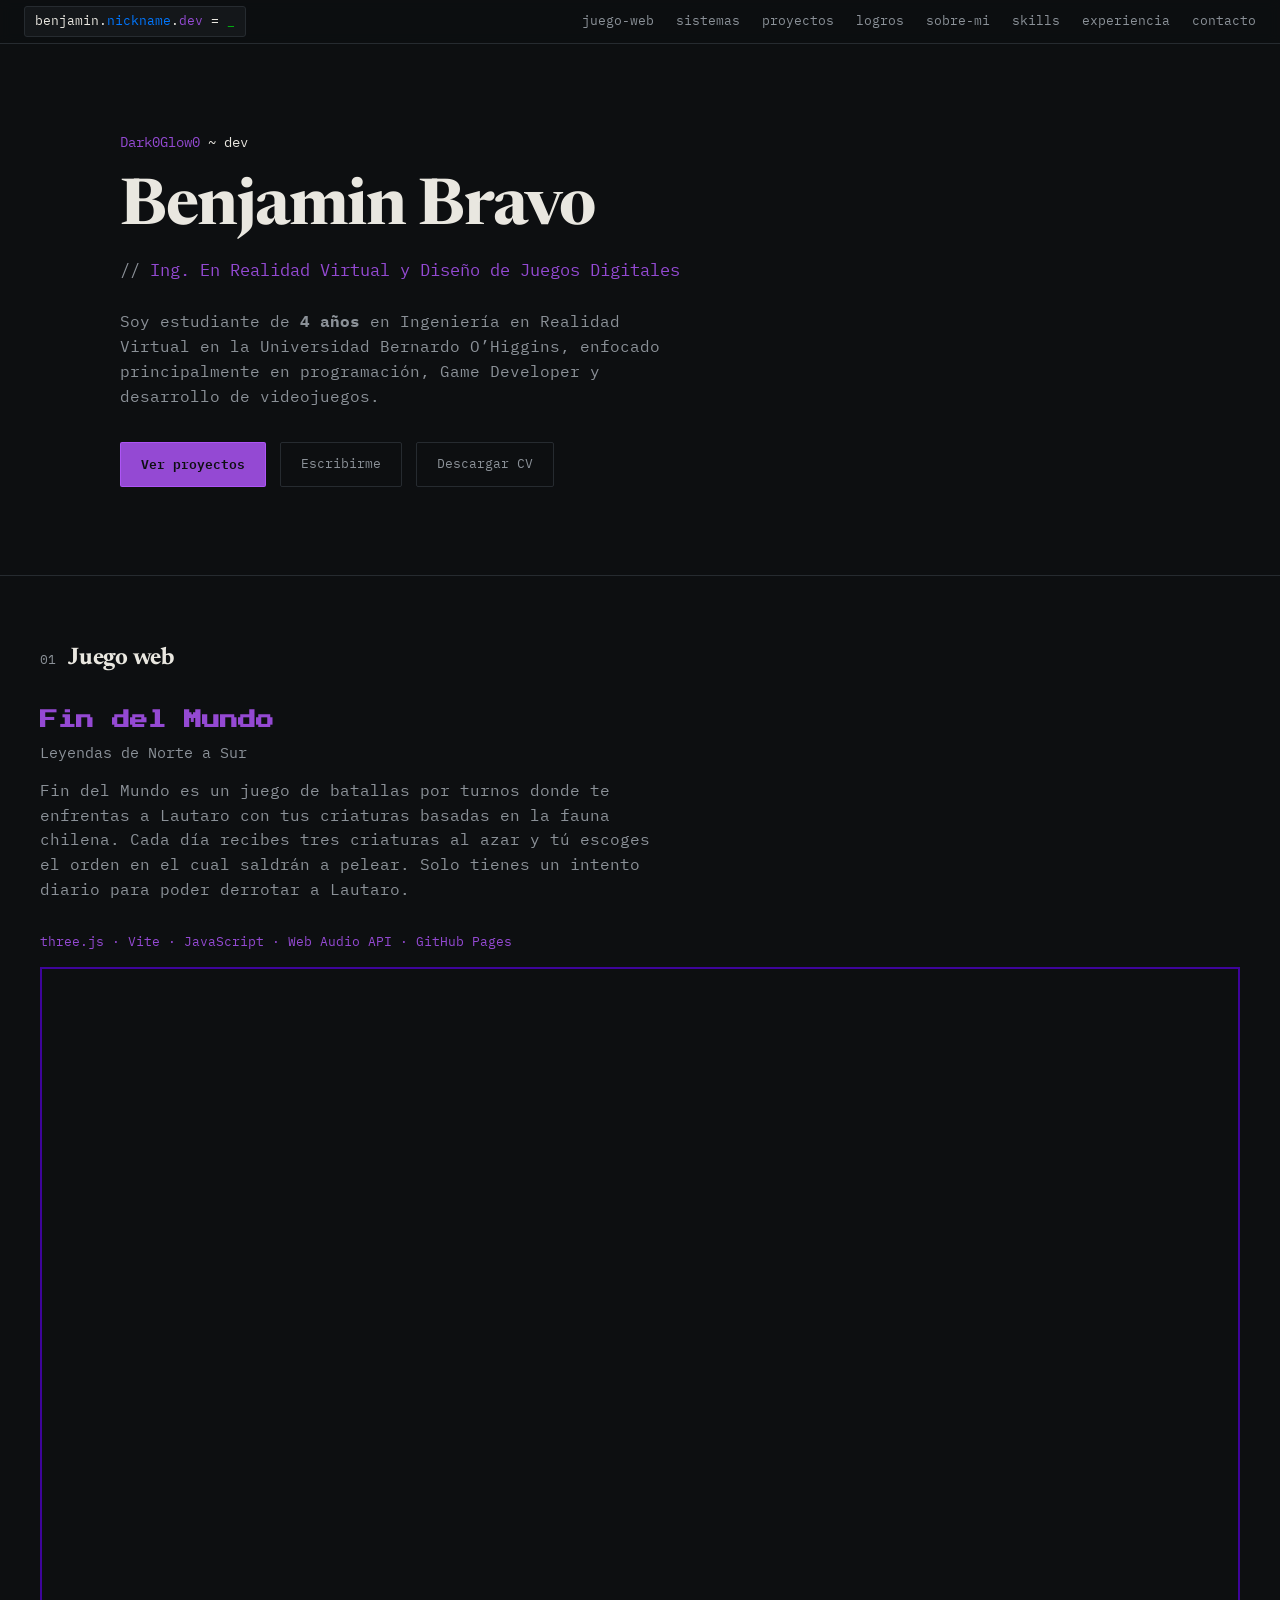
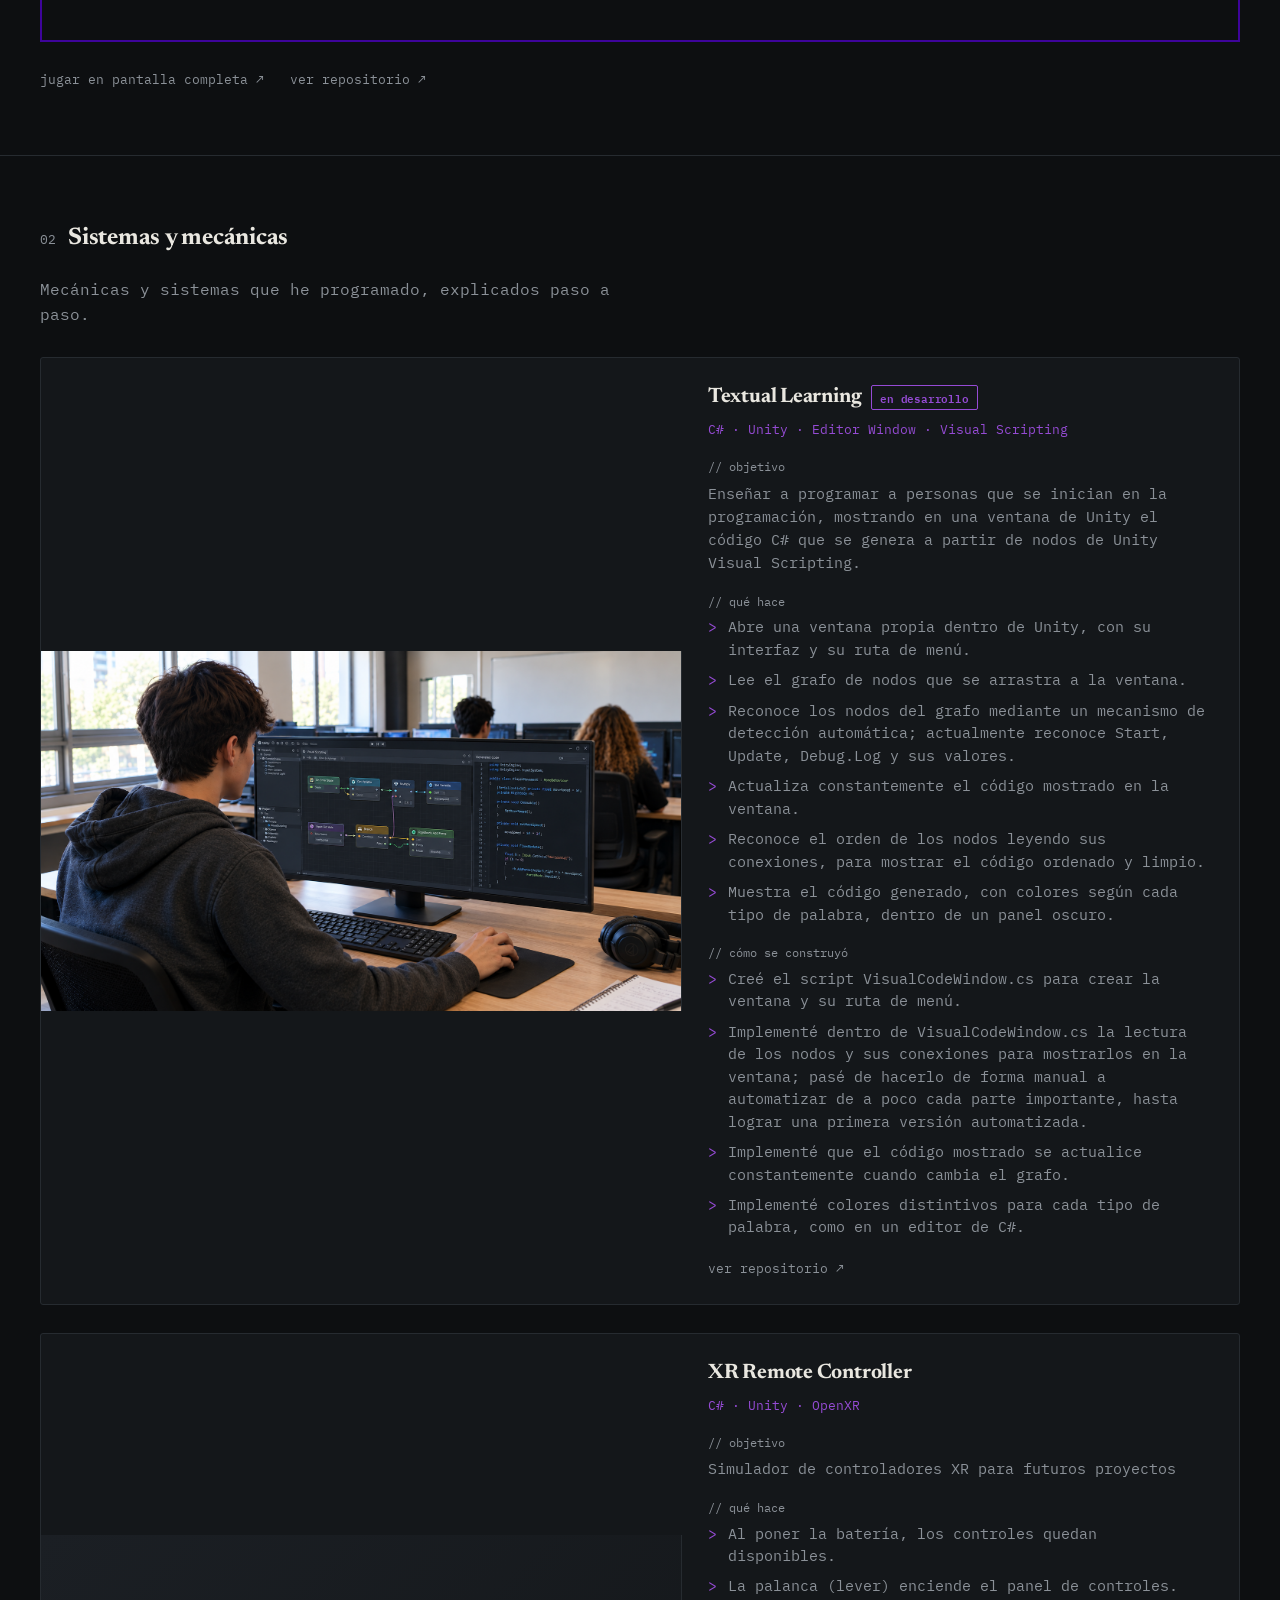
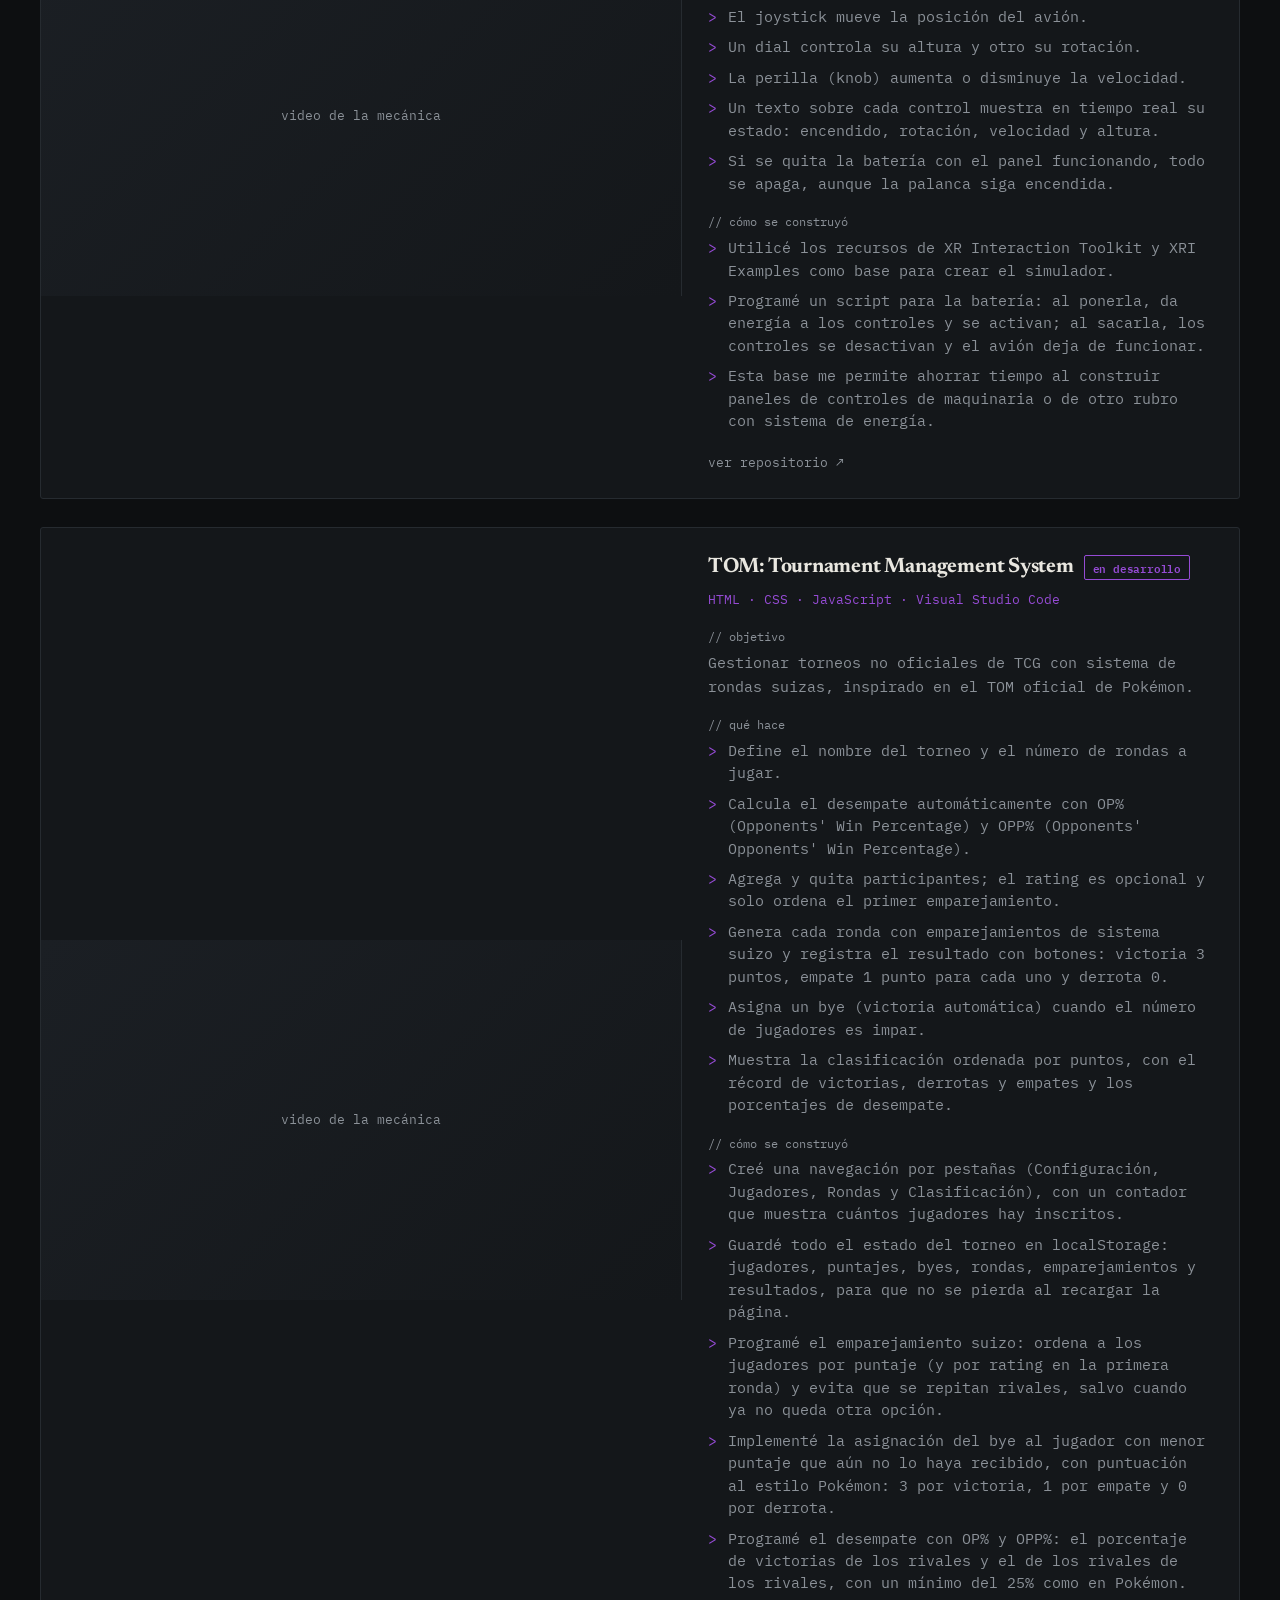
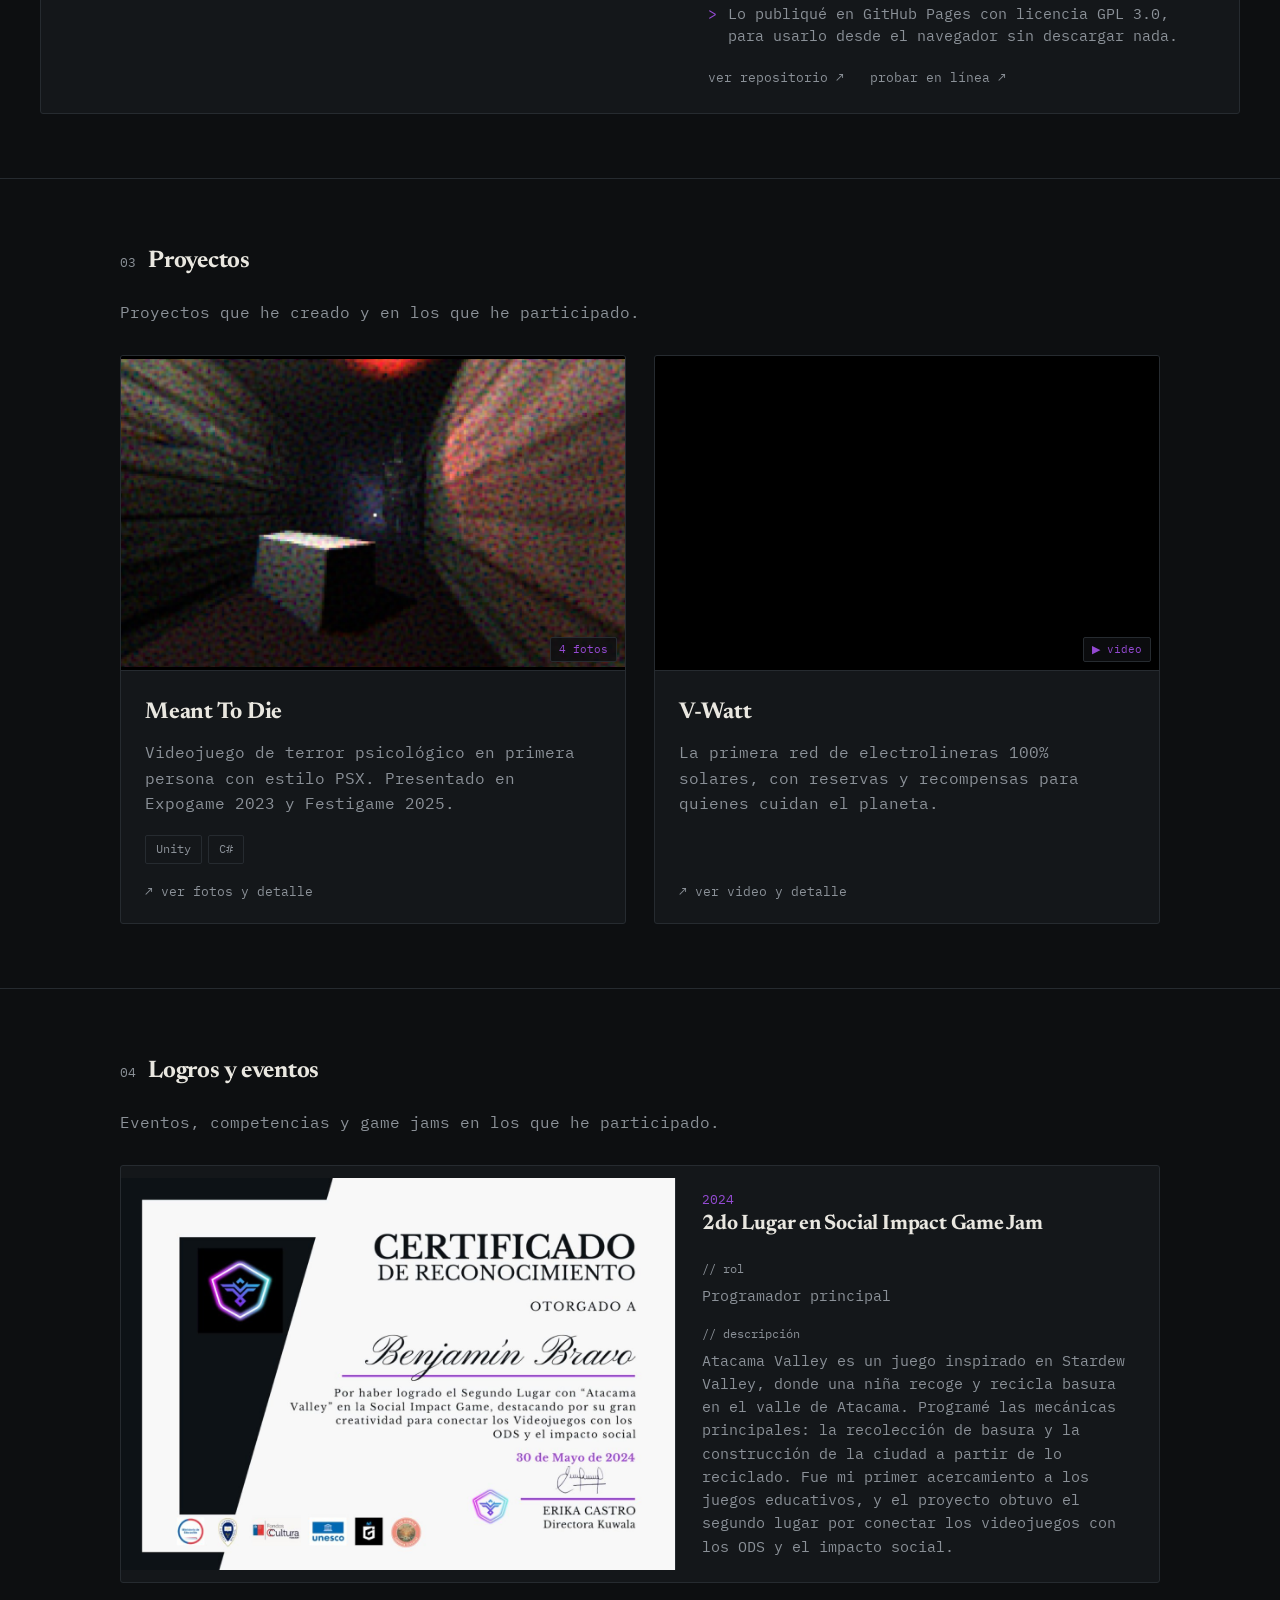
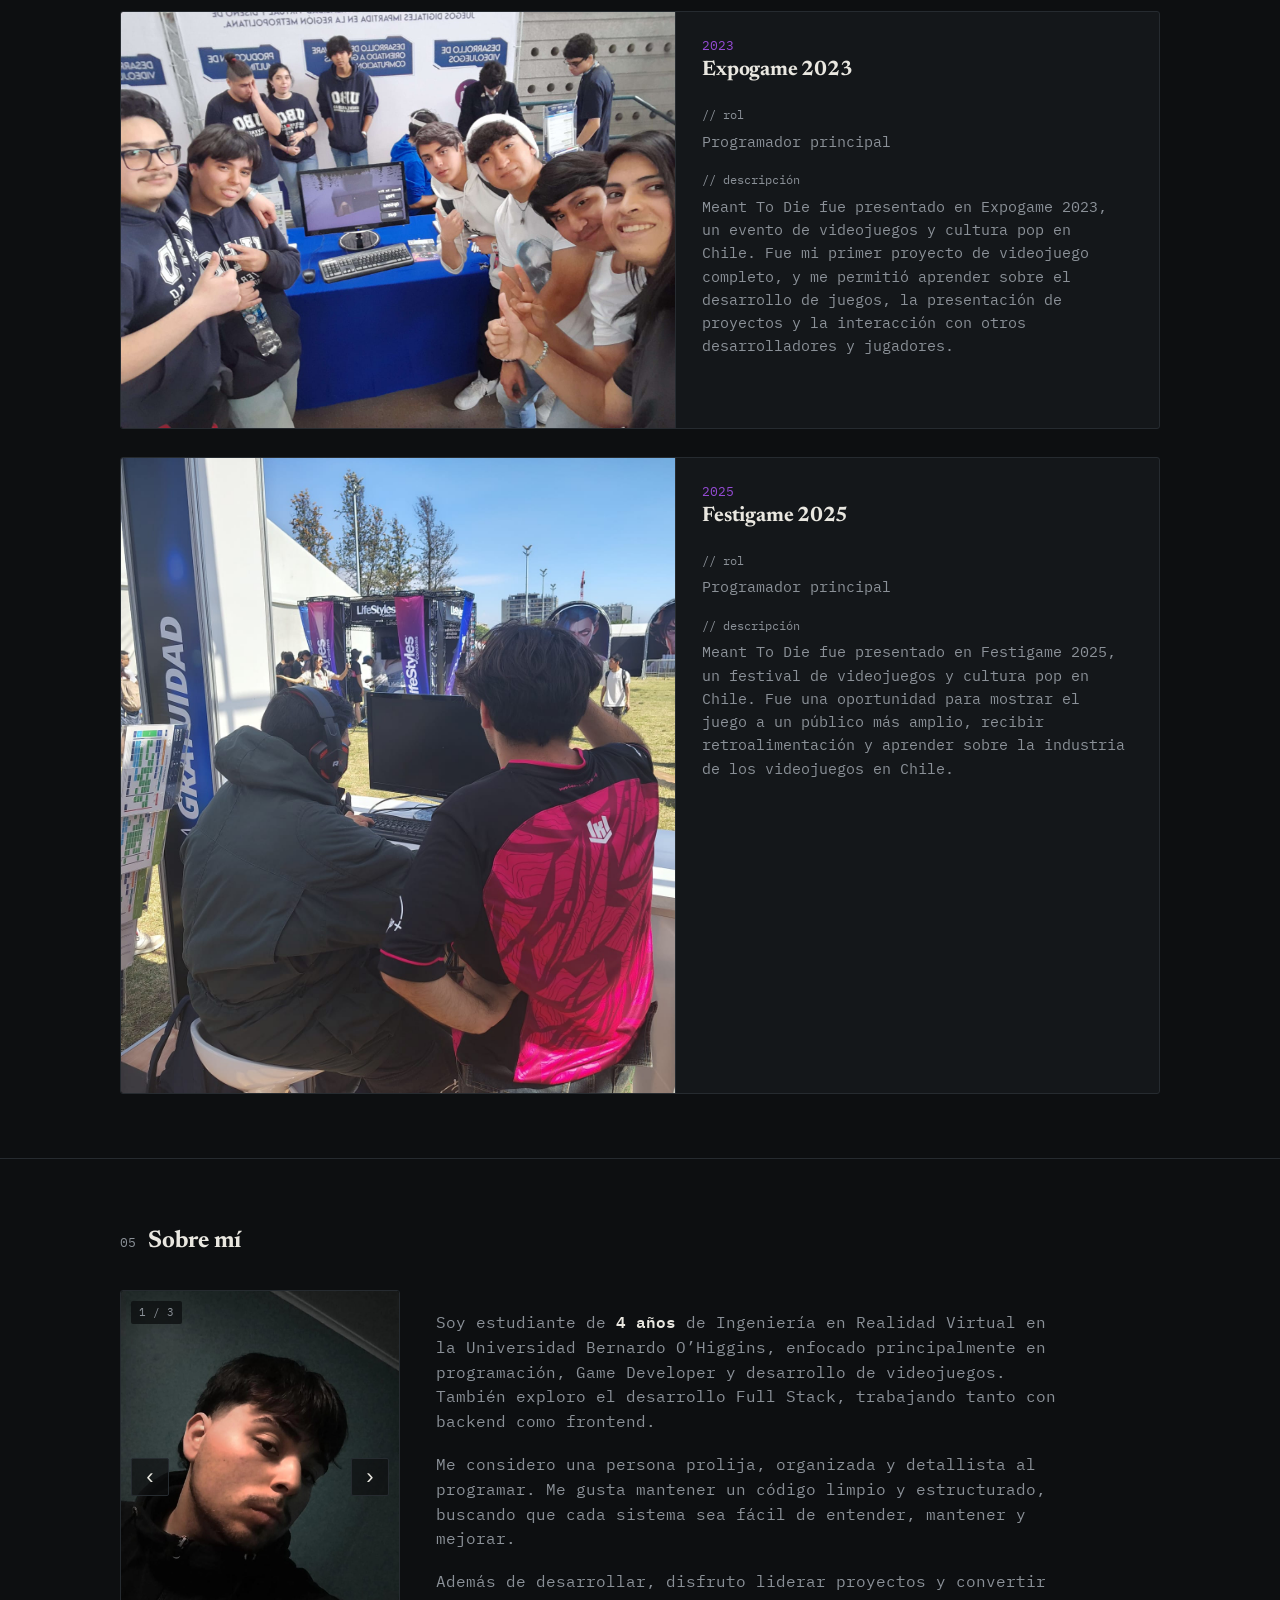
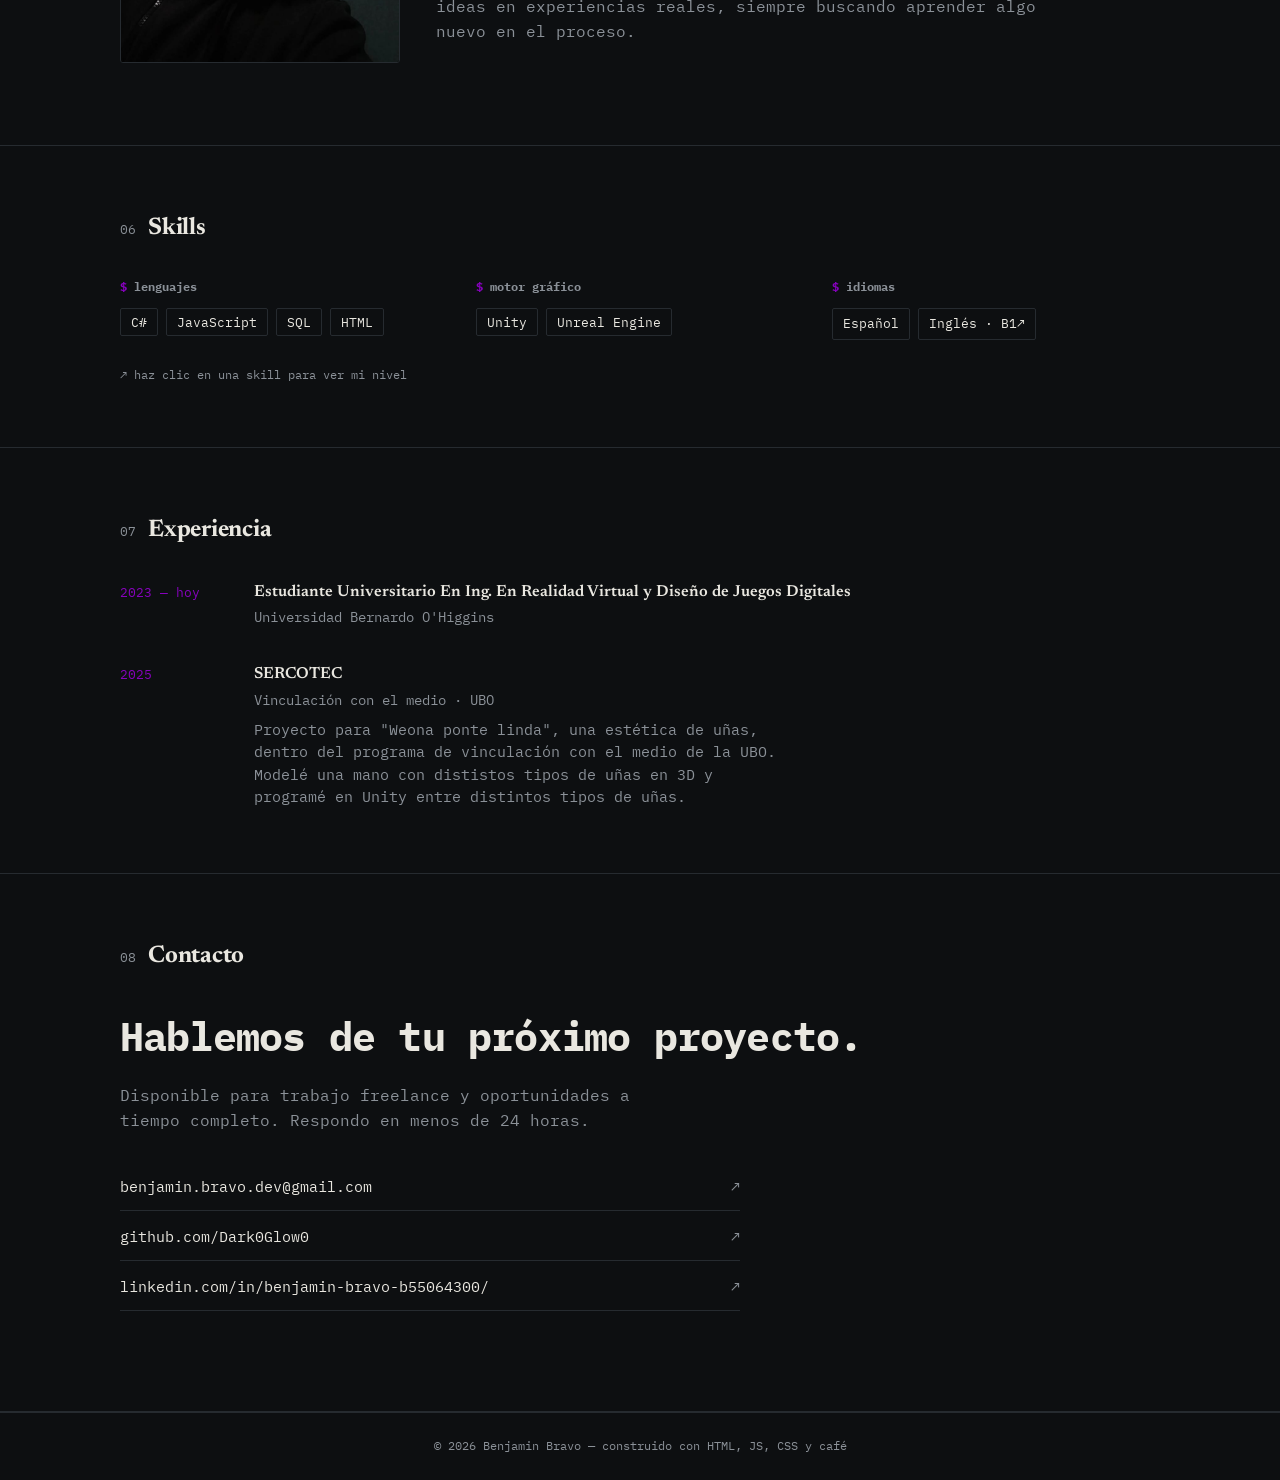
==== commit fe367de6: "Update index.html" ====
--- a/index.html
+++ b/index.html
@@ -9,7 +9,6 @@
 </head>
 
 <body>
-
   <div class="topbar">
 <a class="firma" href="#inicio">
   <span id="firma-obj"></span><span id="firma-method"></span><span id="firma-point"></span><span id="firma-prop"></span><span id="firma-equal"></span><span id="firma-valor"></span><span id="firma-comma"></span><span class="cursor">_</span>
--- a/style.css
+++ b/style.css
@@ -1,4 +1,4 @@
-@import url('https://fonts.googleapis.com/css2?family=IBM+Plex+Mono:wght@400;500;600&family=Public+Sans:wght@400;500;600;700;800&family=Press+Start+2P&display=swap');
+@import url('https://fonts.googleapis.com/css2?family=IBM+Plex+Mono:wght@400;500;600;700&family=Newsreader:wght@400;500;600;700;800&family=Press+Start+2P&display=swap');
 
 :root {
   --bg: #0d0f11;
@@ -26,9 +26,13 @@
 body {
   background: var(--bg);
   color: var(--text);
-  font-family: 'Public Sans', sans-serif;
+  font-family: 'IBM Plex Mono', monospace;
   line-height: 1.55;
   -webkit-font-smoothing: antialiased;
+}
+
+h1, h2, h3, h4 {
+  font-family: 'Newsreader', serif;
 }
 
 ::selection {
@@ -127,7 +131,7 @@
 
 h1.name {
   font-size: clamp(38px, 6vw, 64px);
-  font-weight: 800;
+  font-weight: 700;
   letter-spacing: -0.02em;
   line-height: 1.05;
   margin-bottom: 14px;
@@ -1208,7 +1212,7 @@
   font-family: 'IBM Plex Mono', monospace;
   font-size: 13px;
   background: var(--bg-raised);      
-  border: 1px var(--line);         
+  border: 1px solid var(--line);         
   border-radius: 3px;   
   padding: 4px 10px;        
   white-space: nowrap; 
